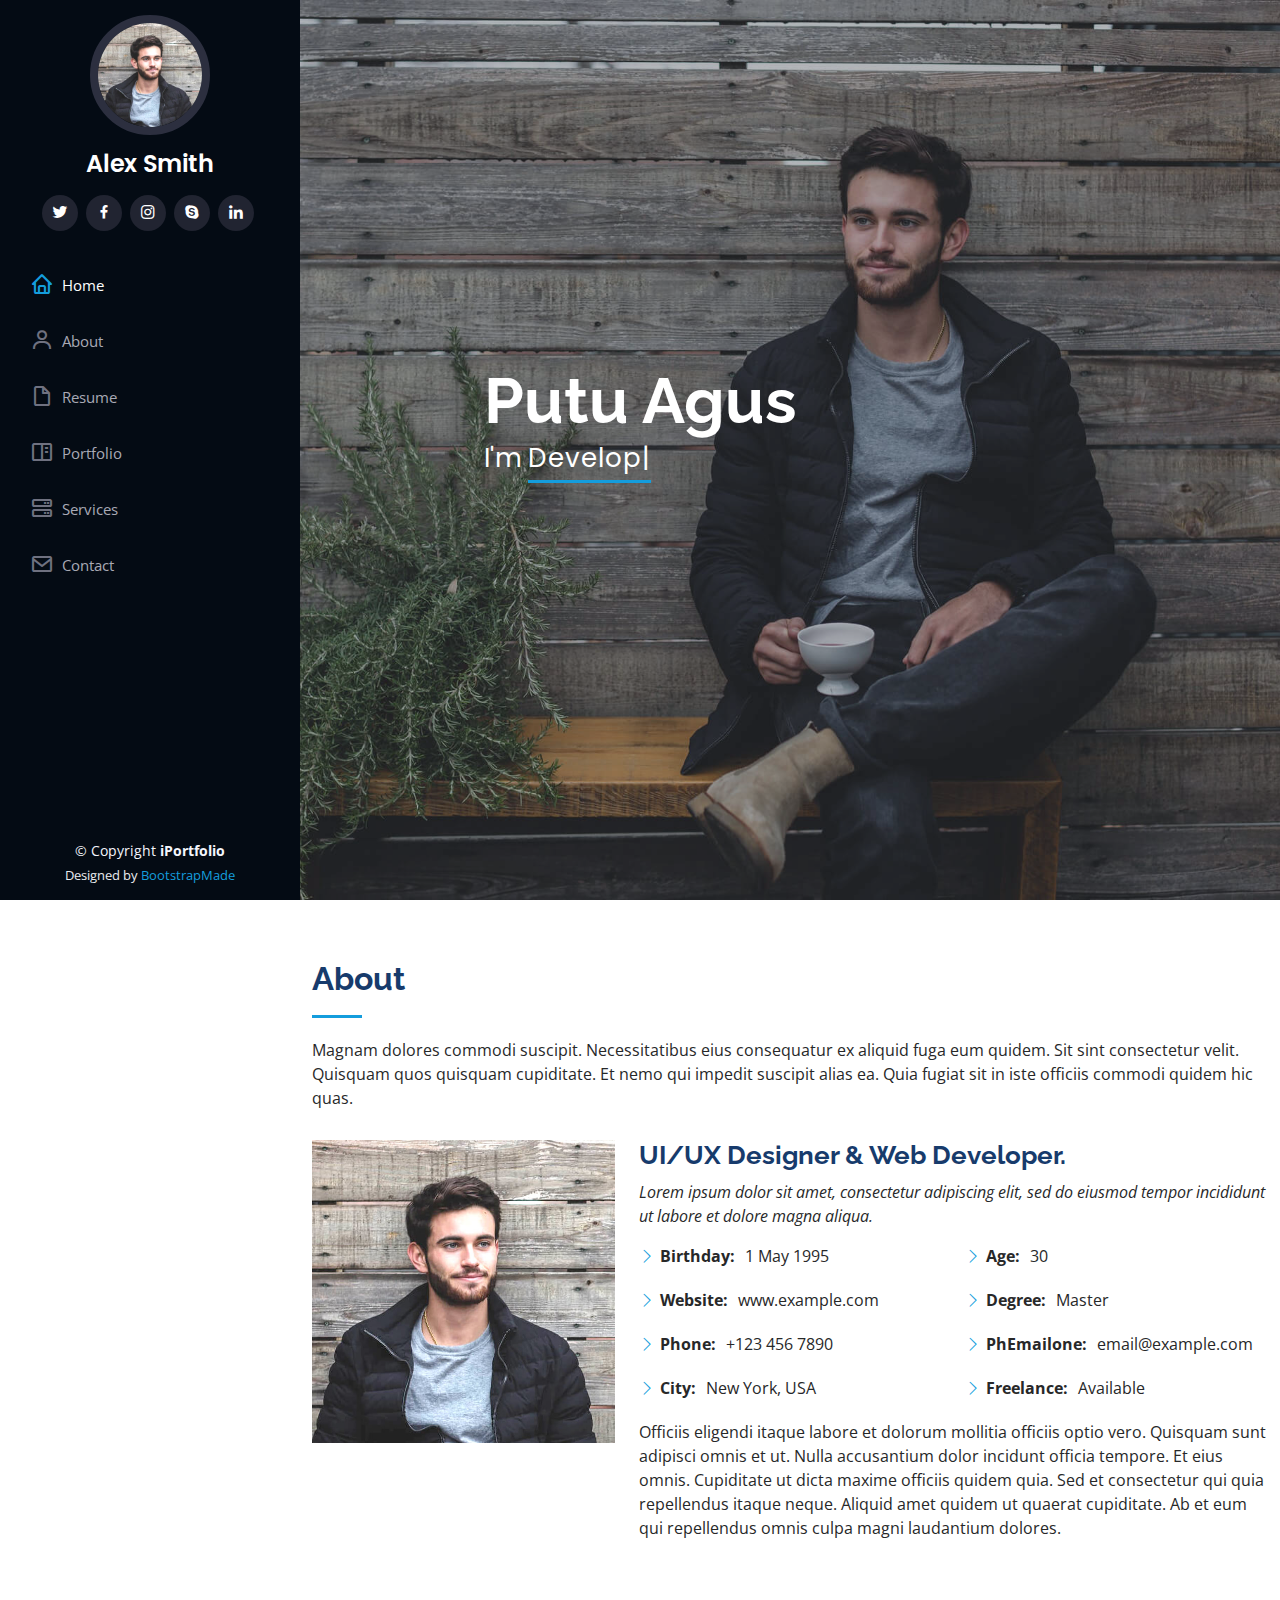
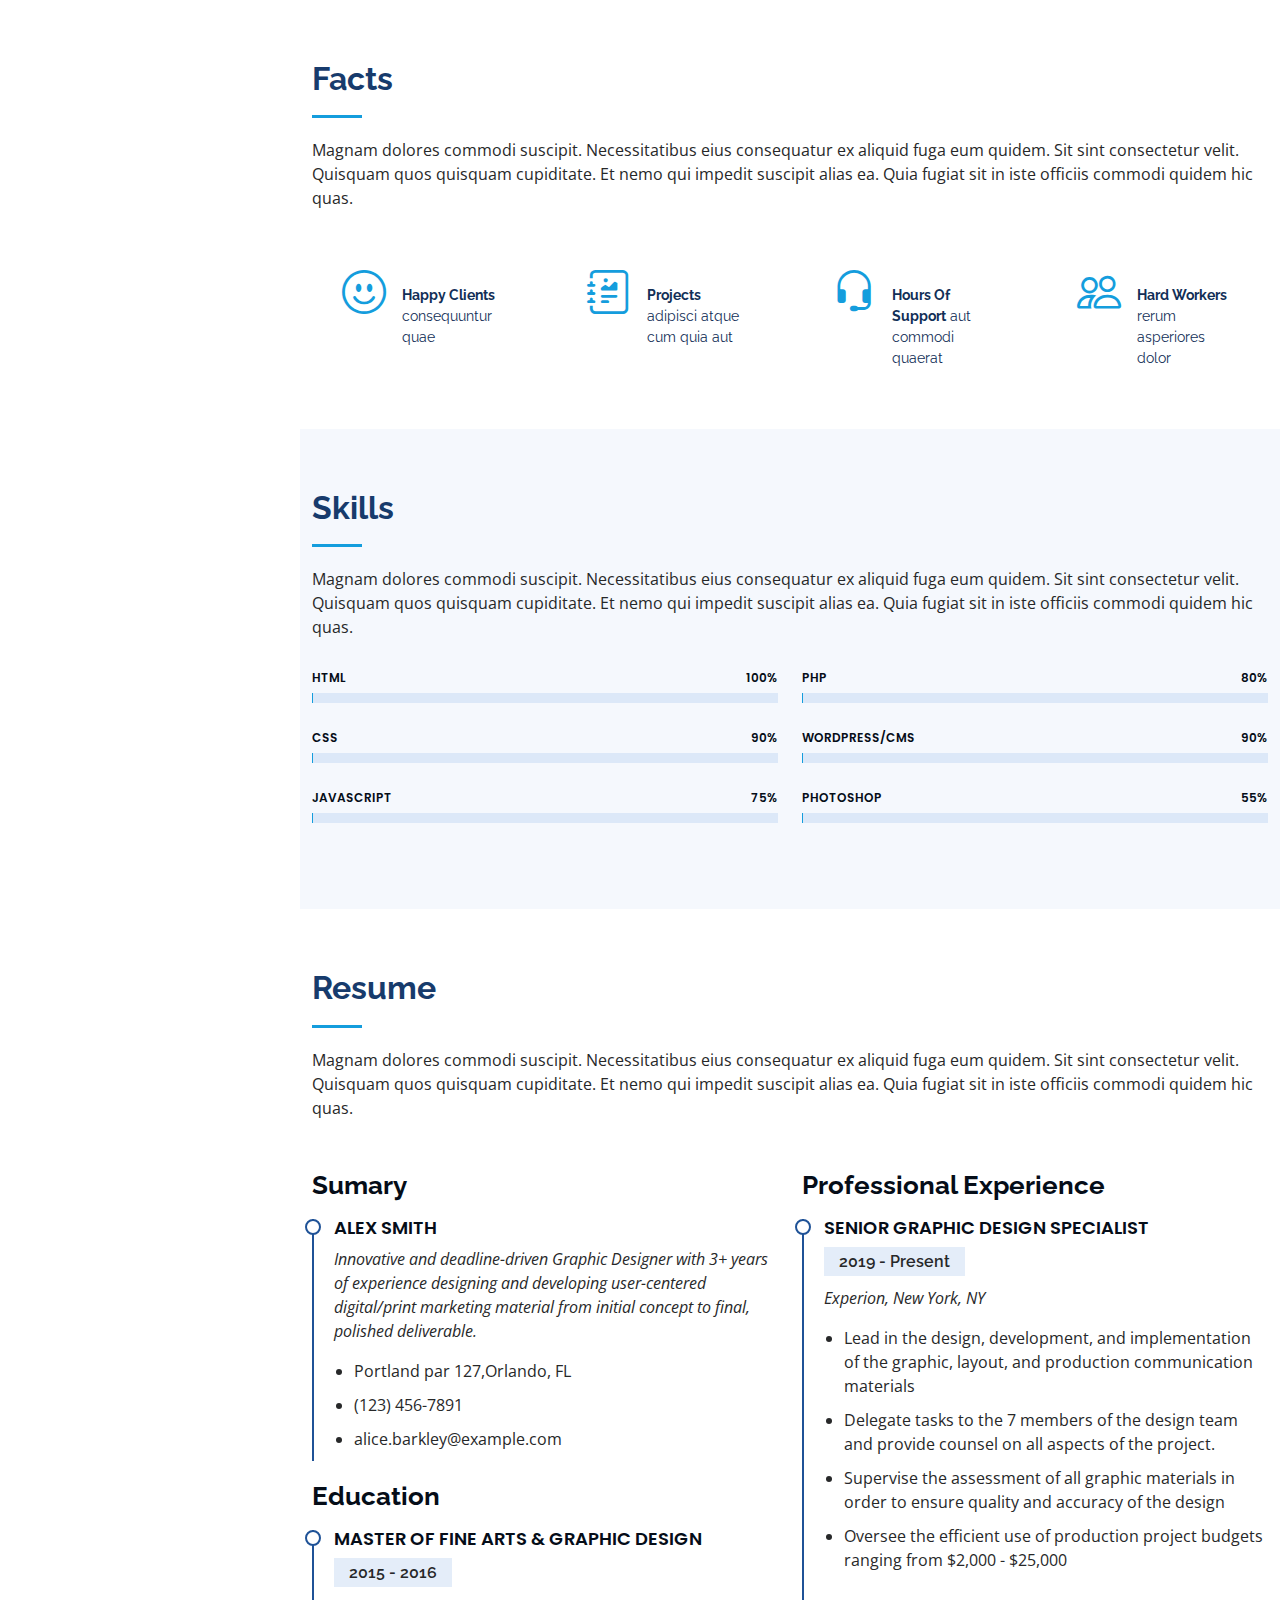
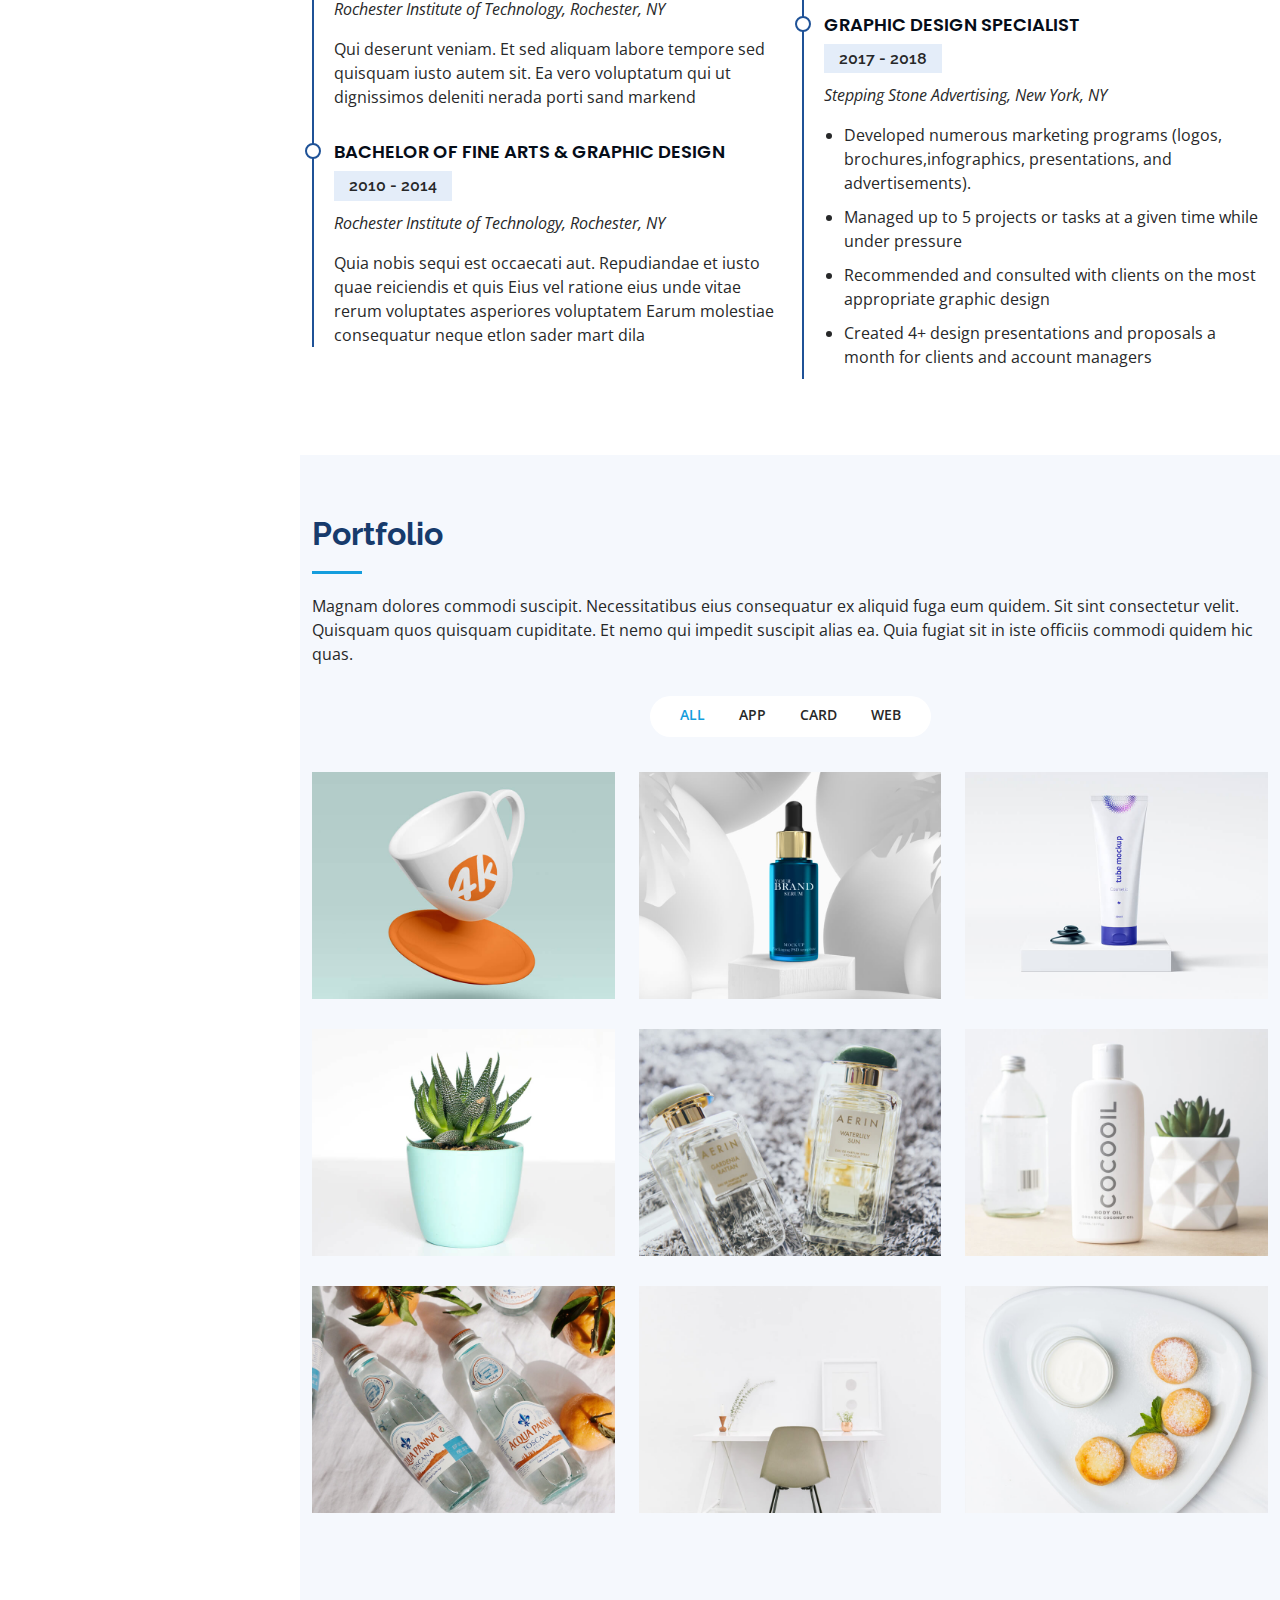
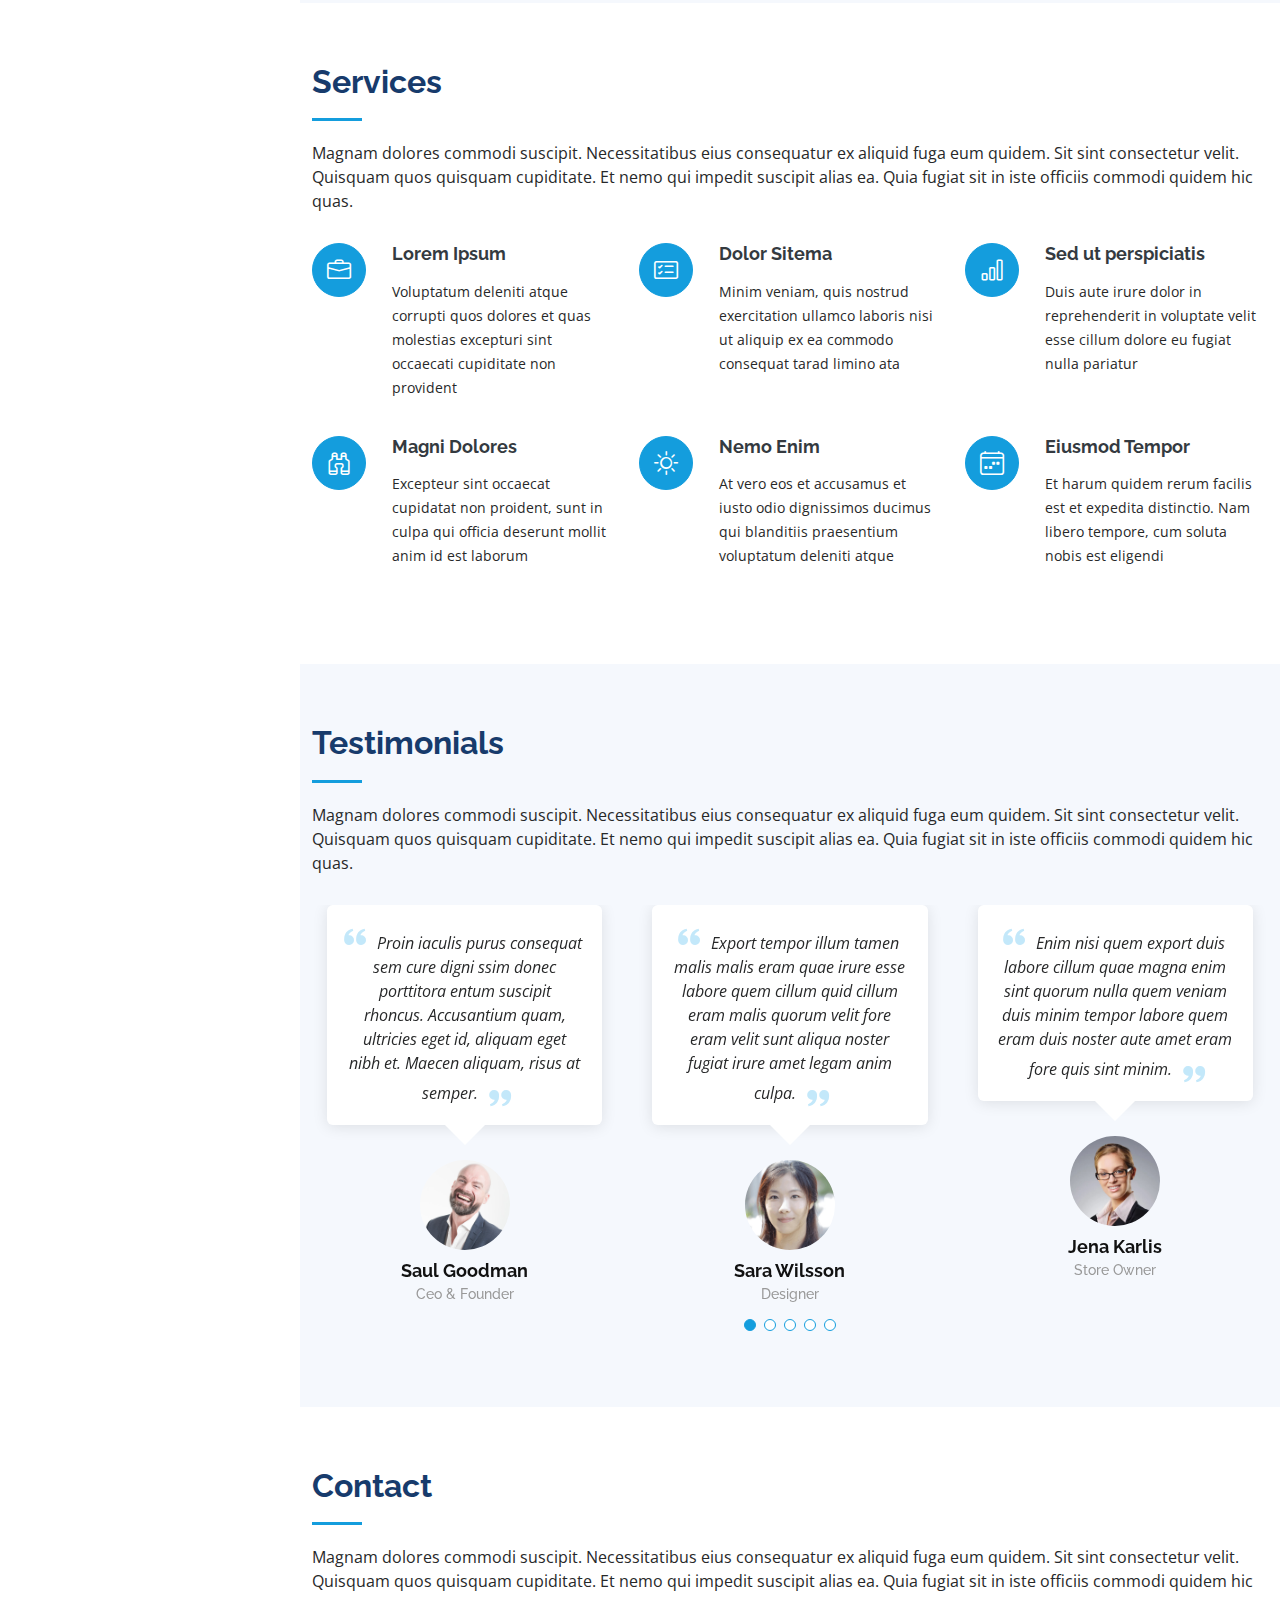
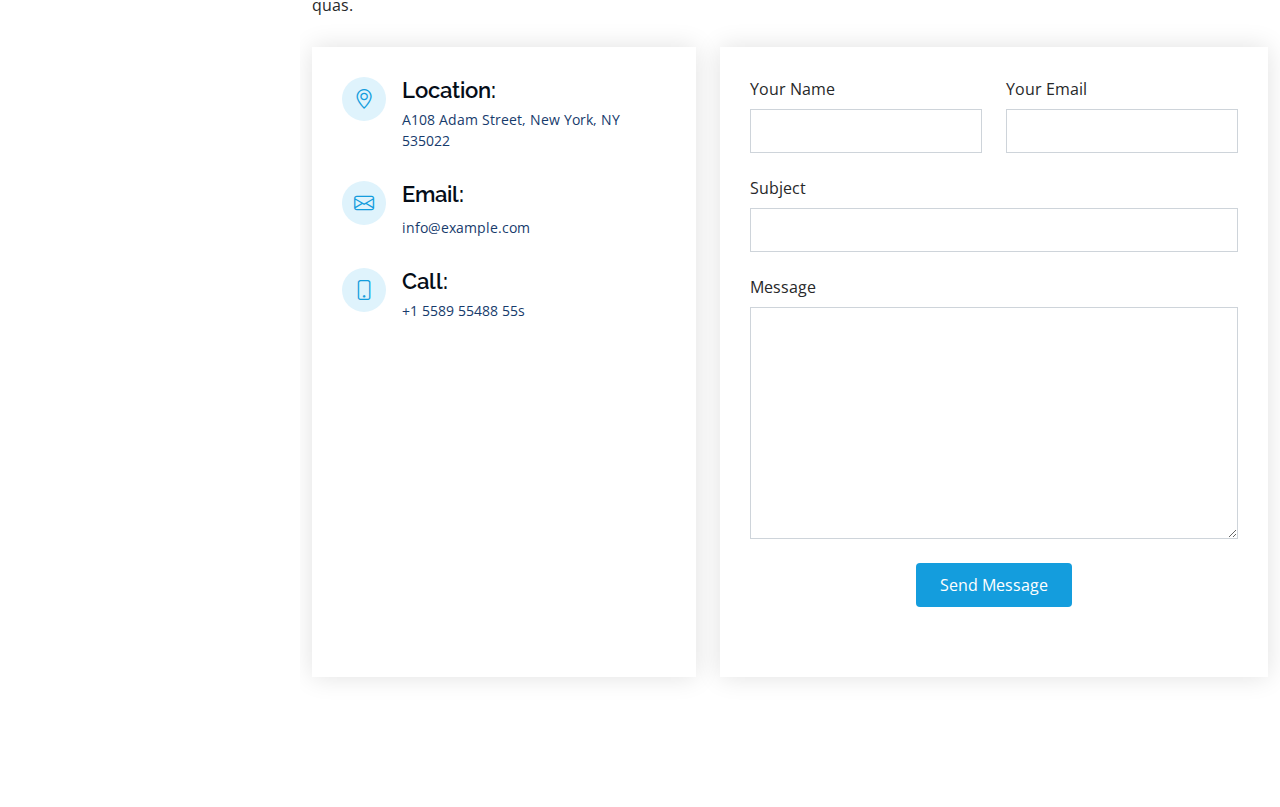
==== index.html @ 7d2d1678 "Update index.html" ====
<!DOCTYPE html>
<html lang="en">

<head>
  <meta charset="utf-8">
  <meta content="width=device-width, initial-scale=1.0" name="viewport">

  <title>iPortfolio Bootstrap Template - Index</title>
  <meta content="" name="description">
  <meta content="" name="keywords">

  <!-- Favicons -->
  <link href="assets/img/favicon.png" rel="icon">
  <link href="assets/img/apple-touch-icon.png" rel="apple-touch-icon">

  <!-- Google Fonts -->
  <link href="https://fonts.googleapis.com/css?family=Open+Sans:300,300i,400,400i,600,600i,700,700i|Raleway:300,300i,400,400i,500,500i,600,600i,700,700i|Poppins:300,300i,400,400i,500,500i,600,600i,700,700i" rel="stylesheet">

  <!-- Vendor CSS Files -->
  <link href="assets/vendor/aos/aos.css" rel="stylesheet">
  <link href="assets/vendor/bootstrap/css/bootstrap.min.css" rel="stylesheet">
  <link href="assets/vendor/bootstrap-icons/bootstrap-icons.css" rel="stylesheet">
  <link href="assets/vendor/boxicons/css/boxicons.min.css" rel="stylesheet">
  <link href="assets/vendor/glightbox/css/glightbox.min.css" rel="stylesheet">
  <link href="assets/vendor/swiper/swiper-bundle.min.css" rel="stylesheet">

  <!-- Template Main CSS File -->
  <link href="assets/css/style.css" rel="stylesheet">

  <!-- =======================================================
  * Template Name: iPortfolio - v3.9.0
  * Template URL: https://bootstrapmade.com/iportfolio-bootstrap-portfolio-websites-template/
  * Author: BootstrapMade.com
  * License: https://bootstrapmade.com/license/
  ======================================================== -->
</head>

<body>

  <!-- ======= Mobile nav toggle button ======= -->
  <i class="bi bi-list mobile-nav-toggle d-xl-none"></i>

  <!-- ======= Header ======= -->
  <header id="header">
    <div class="d-flex flex-column">

      <div class="profile">
        <img src="assets/img/profile-img.jpg" alt="" class="img-fluid rounded-circle">
        <h1 class="text-light"><a href="index.html">Alex Smith</a></h1>
        <div class="social-links mt-3 text-center">
          <a href="#" class="twitter"><i class="bx bxl-twitter"></i></a>
          <a href="#" class="facebook"><i class="bx bxl-facebook"></i></a>
          <a href="#" class="instagram"><i class="bx bxl-instagram"></i></a>
          <a href="#" class="google-plus"><i class="bx bxl-skype"></i></a>
          <a href="#" class="linkedin"><i class="bx bxl-linkedin"></i></a>
        </div>
      </div>

      <nav id="navbar" class="nav-menu navbar">
        <ul>
          <li><a href="#hero" class="nav-link scrollto active"><i class="bx bx-home"></i> <span>Home</span></a></li>
          <li><a href="#about" class="nav-link scrollto"><i class="bx bx-user"></i> <span>About</span></a></li>
          <li><a href="#resume" class="nav-link scrollto"><i class="bx bx-file-blank"></i> <span>Resume</span></a></li>
          <li><a href="#portfolio" class="nav-link scrollto"><i class="bx bx-book-content"></i> <span>Portfolio</span></a></li>
          <li><a href="#services" class="nav-link scrollto"><i class="bx bx-server"></i> <span>Services</span></a></li>
          <li><a href="#contact" class="nav-link scrollto"><i class="bx bx-envelope"></i> <span>Contact</span></a></li>
        </ul>
      </nav><!-- .nav-menu -->
    </div>
  </header><!-- End Header -->

  <!-- ======= Hero Section ======= -->
  <section id="hero" class="d-flex flex-column justify-content-center align-items-center">
    <div class="hero-container" data-aos="fade-in">
      <h1>Putu Agus</h1>
      <p>I'm <span class="typed" data-typed-items="Developer, Freelancer, Programmers"></span></p>
    </div>
  </section><!-- End Hero -->

  <main id="main">

    <!-- ======= About Section ======= -->
    <section id="about" class="about">
      <div class="container">

        <div class="section-title">
          <h2>About</h2>
          <p>Magnam dolores commodi suscipit. Necessitatibus eius consequatur ex aliquid fuga eum quidem. Sit sint consectetur velit. Quisquam quos quisquam cupiditate. Et nemo qui impedit suscipit alias ea. Quia fugiat sit in iste officiis commodi quidem hic quas.</p>
        </div>

        <div class="row">
          <div class="col-lg-4" data-aos="fade-right">
            <img src="assets/img/profile-img.jpg" class="img-fluid" alt="">
          </div>
          <div class="col-lg-8 pt-4 pt-lg-0 content" data-aos="fade-left">
            <h3>UI/UX Designer &amp; Web Developer.</h3>
            <p class="fst-italic">
              Lorem ipsum dolor sit amet, consectetur adipiscing elit, sed do eiusmod tempor incididunt ut labore et dolore
              magna aliqua.
            </p>
            <div class="row">
              <div class="col-lg-6">
                <ul>
                  <li><i class="bi bi-chevron-right"></i> <strong>Birthday:</strong> <span>1 May 1995</span></li>
                  <li><i class="bi bi-chevron-right"></i> <strong>Website:</strong> <span>www.example.com</span></li>
                  <li><i class="bi bi-chevron-right"></i> <strong>Phone:</strong> <span>+123 456 7890</span></li>
                  <li><i class="bi bi-chevron-right"></i> <strong>City:</strong> <span>New York, USA</span></li>
                </ul>
              </div>
              <div class="col-lg-6">
                <ul>
                  <li><i class="bi bi-chevron-right"></i> <strong>Age:</strong> <span>30</span></li>
                  <li><i class="bi bi-chevron-right"></i> <strong>Degree:</strong> <span>Master</span></li>
                  <li><i class="bi bi-chevron-right"></i> <strong>PhEmailone:</strong> <span>email@example.com</span></li>
                  <li><i class="bi bi-chevron-right"></i> <strong>Freelance:</strong> <span>Available</span></li>
                </ul>
              </div>
            </div>
            <p>
              Officiis eligendi itaque labore et dolorum mollitia officiis optio vero. Quisquam sunt adipisci omnis et ut. Nulla accusantium dolor incidunt officia tempore. Et eius omnis.
              Cupiditate ut dicta maxime officiis quidem quia. Sed et consectetur qui quia repellendus itaque neque. Aliquid amet quidem ut quaerat cupiditate. Ab et eum qui repellendus omnis culpa magni laudantium dolores.
            </p>
          </div>
        </div>

      </div>
    </section><!-- End About Section -->

    <!-- ======= Facts Section ======= -->
    <section id="facts" class="facts">
      <div class="container">

        <div class="section-title">
          <h2>Facts</h2>
          <p>Magnam dolores commodi suscipit. Necessitatibus eius consequatur ex aliquid fuga eum quidem. Sit sint consectetur velit. Quisquam quos quisquam cupiditate. Et nemo qui impedit suscipit alias ea. Quia fugiat sit in iste officiis commodi quidem hic quas.</p>
        </div>

        <div class="row no-gutters">

          <div class="col-lg-3 col-md-6 d-md-flex align-items-md-stretch" data-aos="fade-up">
            <div class="count-box">
              <i class="bi bi-emoji-smile"></i>
              <span data-purecounter-start="0" data-purecounter-end="232" data-purecounter-duration="1" class="purecounter"></span>
              <p><strong>Happy Clients</strong> consequuntur quae</p>
            </div>
          </div>

          <div class="col-lg-3 col-md-6 d-md-flex align-items-md-stretch" data-aos="fade-up" data-aos-delay="100">
            <div class="count-box">
              <i class="bi bi-journal-richtext"></i>
              <span data-purecounter-start="0" data-purecounter-end="521" data-purecounter-duration="1" class="purecounter"></span>
              <p><strong>Projects</strong> adipisci atque cum quia aut</p>
            </div>
          </div>

          <div class="col-lg-3 col-md-6 d-md-flex align-items-md-stretch" data-aos="fade-up" data-aos-delay="200">
            <div class="count-box">
              <i class="bi bi-headset"></i>
              <span data-purecounter-start="0" data-purecounter-end="1453" data-purecounter-duration="1" class="purecounter"></span>
              <p><strong>Hours Of Support</strong> aut commodi quaerat</p>
            </div>
          </div>

          <div class="col-lg-3 col-md-6 d-md-flex align-items-md-stretch" data-aos="fade-up" data-aos-delay="300">
            <div class="count-box">
              <i class="bi bi-people"></i>
              <span data-purecounter-start="0" data-purecounter-end="32" data-purecounter-duration="1" class="purecounter"></span>
              <p><strong>Hard Workers</strong> rerum asperiores dolor</p>
            </div>
          </div>

        </div>

      </div>
    </section><!-- End Facts Section -->

    <!-- ======= Skills Section ======= -->
    <section id="skills" class="skills section-bg">
      <div class="container">

        <div class="section-title">
          <h2>Skills</h2>
          <p>Magnam dolores commodi suscipit. Necessitatibus eius consequatur ex aliquid fuga eum quidem. Sit sint consectetur velit. Quisquam quos quisquam cupiditate. Et nemo qui impedit suscipit alias ea. Quia fugiat sit in iste officiis commodi quidem hic quas.</p>
        </div>

        <div class="row skills-content">

          <div class="col-lg-6" data-aos="fade-up">

            <div class="progress">
              <span class="skill">HTML <i class="val">100%</i></span>
              <div class="progress-bar-wrap">
                <div class="progress-bar" role="progressbar" aria-valuenow="100" aria-valuemin="0" aria-valuemax="100"></div>
              </div>
            </div>

            <div class="progress">
              <span class="skill">CSS <i class="val">90%</i></span>
              <div class="progress-bar-wrap">
                <div class="progress-bar" role="progressbar" aria-valuenow="90" aria-valuemin="0" aria-valuemax="100"></div>
              </div>
            </div>

            <div class="progress">
              <span class="skill">JavaScript <i class="val">75%</i></span>
              <div class="progress-bar-wrap">
                <div class="progress-bar" role="progressbar" aria-valuenow="75" aria-valuemin="0" aria-valuemax="100"></div>
              </div>
            </div>

          </div>

          <div class="col-lg-6" data-aos="fade-up" data-aos-delay="100">

            <div class="progress">
              <span class="skill">PHP <i class="val">80%</i></span>
              <div class="progress-bar-wrap">
                <div class="progress-bar" role="progressbar" aria-valuenow="80" aria-valuemin="0" aria-valuemax="100"></div>
              </div>
            </div>

            <div class="progress">
              <span class="skill">WordPress/CMS <i class="val">90%</i></span>
              <div class="progress-bar-wrap">
                <div class="progress-bar" role="progressbar" aria-valuenow="90" aria-valuemin="0" aria-valuemax="100"></div>
              </div>
            </div>

            <div class="progress">
              <span class="skill">Photoshop <i class="val">55%</i></span>
              <div class="progress-bar-wrap">
                <div class="progress-bar" role="progressbar" aria-valuenow="55" aria-valuemin="0" aria-valuemax="100"></div>
              </div>
            </div>

          </div>

        </div>

      </div>
    </section><!-- End Skills Section -->

    <!-- ======= Resume Section ======= -->
    <section id="resume" class="resume">
      <div class="container">

        <div class="section-title">
          <h2>Resume</h2>
          <p>Magnam dolores commodi suscipit. Necessitatibus eius consequatur ex aliquid fuga eum quidem. Sit sint consectetur velit. Quisquam quos quisquam cupiditate. Et nemo qui impedit suscipit alias ea. Quia fugiat sit in iste officiis commodi quidem hic quas.</p>
        </div>

        <div class="row">
          <div class="col-lg-6" data-aos="fade-up">
            <h3 class="resume-title">Sumary</h3>
            <div class="resume-item pb-0">
              <h4>Alex Smith</h4>
              <p><em>Innovative and deadline-driven Graphic Designer with 3+ years of experience designing and developing user-centered digital/print marketing material from initial concept to final, polished deliverable.</em></p>
              <ul>
                <li>Portland par 127,Orlando, FL</li>
                <li>(123) 456-7891</li>
                <li>alice.barkley@example.com</li>
              </ul>
            </div>

            <h3 class="resume-title">Education</h3>
            <div class="resume-item">
              <h4>Master of Fine Arts &amp; Graphic Design</h4>
              <h5>2015 - 2016</h5>
              <p><em>Rochester Institute of Technology, Rochester, NY</em></p>
              <p>Qui deserunt veniam. Et sed aliquam labore tempore sed quisquam iusto autem sit. Ea vero voluptatum qui ut dignissimos deleniti nerada porti sand markend</p>
            </div>
            <div class="resume-item">
              <h4>Bachelor of Fine Arts &amp; Graphic Design</h4>
              <h5>2010 - 2014</h5>
              <p><em>Rochester Institute of Technology, Rochester, NY</em></p>
              <p>Quia nobis sequi est occaecati aut. Repudiandae et iusto quae reiciendis et quis Eius vel ratione eius unde vitae rerum voluptates asperiores voluptatem Earum molestiae consequatur neque etlon sader mart dila</p>
            </div>
          </div>
          <div class="col-lg-6" data-aos="fade-up" data-aos-delay="100">
            <h3 class="resume-title">Professional Experience</h3>
            <div class="resume-item">
              <h4>Senior graphic design specialist</h4>
              <h5>2019 - Present</h5>
              <p><em>Experion, New York, NY </em></p>
              <ul>
                <li>Lead in the design, development, and implementation of the graphic, layout, and production communication materials</li>
                <li>Delegate tasks to the 7 members of the design team and provide counsel on all aspects of the project. </li>
                <li>Supervise the assessment of all graphic materials in order to ensure quality and accuracy of the design</li>
                <li>Oversee the efficient use of production project budgets ranging from $2,000 - $25,000</li>
              </ul>
            </div>
            <div class="resume-item">
              <h4>Graphic design specialist</h4>
              <h5>2017 - 2018</h5>
              <p><em>Stepping Stone Advertising, New York, NY</em></p>
              <ul>
                <li>Developed numerous marketing programs (logos, brochures,infographics, presentations, and advertisements).</li>
                <li>Managed up to 5 projects or tasks at a given time while under pressure</li>
                <li>Recommended and consulted with clients on the most appropriate graphic design</li>
                <li>Created 4+ design presentations and proposals a month for clients and account managers</li>
              </ul>
            </div>
          </div>
        </div>

      </div>
    </section><!-- End Resume Section -->

    <!-- ======= Portfolio Section ======= -->
    <section id="portfolio" class="portfolio section-bg">
      <div class="container">

        <div class="section-title">
          <h2>Portfolio</h2>
          <p>Magnam dolores commodi suscipit. Necessitatibus eius consequatur ex aliquid fuga eum quidem. Sit sint consectetur velit. Quisquam quos quisquam cupiditate. Et nemo qui impedit suscipit alias ea. Quia fugiat sit in iste officiis commodi quidem hic quas.</p>
        </div>

        <div class="row" data-aos="fade-up">
          <div class="col-lg-12 d-flex justify-content-center">
            <ul id="portfolio-flters">
              <li data-filter="*" class="filter-active">All</li>
              <li data-filter=".filter-app">App</li>
              <li data-filter=".filter-card">Card</li>
              <li data-filter=".filter-web">Web</li>
            </ul>
          </div>
        </div>

        <div class="row portfolio-container" data-aos="fade-up" data-aos-delay="100">

          <div class="col-lg-4 col-md-6 portfolio-item filter-app">
            <div class="portfolio-wrap">
              <img src="assets/img/portfolio/portfolio-1.jpg" class="img-fluid" alt="">
              <div class="portfolio-links">
                <a href="assets/img/portfolio/portfolio-1.jpg" data-gallery="portfolioGallery" class="portfolio-lightbox" title="App 1"><i class="bx bx-plus"></i></a>
                <a href="portfolio-details.html" title="More Details"><i class="bx bx-link"></i></a>
              </div>
            </div>
          </div>

          <div class="col-lg-4 col-md-6 portfolio-item filter-web">
            <div class="portfolio-wrap">
              <img src="assets/img/portfolio/portfolio-2.jpg" class="img-fluid" alt="">
              <div class="portfolio-links">
                <a href="assets/img/portfolio/portfolio-2.jpg" data-gallery="portfolioGallery" class="portfolio-lightbox" title="Web 3"><i class="bx bx-plus"></i></a>
                <a href="portfolio-details.html" title="More Details"><i class="bx bx-link"></i></a>
              </div>
            </div>
          </div>

          <div class="col-lg-4 col-md-6 portfolio-item filter-app">
            <div class="portfolio-wrap">
              <img src="assets/img/portfolio/portfolio-3.jpg" class="img-fluid" alt="">
              <div class="portfolio-links">
                <a href="assets/img/portfolio/portfolio-3.jpg" data-gallery="portfolioGallery" class="portfolio-lightbox" title="App 2"><i class="bx bx-plus"></i></a>
                <a href="portfolio-details.html" title="More Details"><i class="bx bx-link"></i></a>
              </div>
            </div>
          </div>

          <div class="col-lg-4 col-md-6 portfolio-item filter-card">
            <div class="portfolio-wrap">
              <img src="assets/img/portfolio/portfolio-4.jpg" class="img-fluid" alt="">
              <div class="portfolio-links">
                <a href="assets/img/portfolio/portfolio-4.jpg" data-gallery="portfolioGallery" class="portfolio-lightbox" title="Card 2"><i class="bx bx-plus"></i></a>
                <a href="portfolio-details.html" title="More Details"><i class="bx bx-link"></i></a>
              </div>
            </div>
          </div>

          <div class="col-lg-4 col-md-6 portfolio-item filter-web">
            <div class="portfolio-wrap">
              <img src="assets/img/portfolio/portfolio-5.jpg" class="img-fluid" alt="">
              <div class="portfolio-links">
                <a href="assets/img/portfolio/portfolio-5.jpg" data-gallery="portfolioGallery" class="portfolio-lightbox" title="Web 2"><i class="bx bx-plus"></i></a>
                <a href="portfolio-details.html" title="More Details"><i class="bx bx-link"></i></a>
              </div>
            </div>
          </div>

          <div class="col-lg-4 col-md-6 portfolio-item filter-app">
            <div class="portfolio-wrap">
              <img src="assets/img/portfolio/portfolio-6.jpg" class="img-fluid" alt="">
              <div class="portfolio-links">
                <a href="assets/img/portfolio/portfolio-6.jpg" data-gallery="portfolioGallery" class="portfolio-lightbox" title="App 3"><i class="bx bx-plus"></i></a>
                <a href="portfolio-details.html" title="More Details"><i class="bx bx-link"></i></a>
              </div>
            </div>
          </div>

          <div class="col-lg-4 col-md-6 portfolio-item filter-card">
            <div class="portfolio-wrap">
              <img src="assets/img/portfolio/portfolio-7.jpg" class="img-fluid" alt="">
              <div class="portfolio-links">
                <a href="assets/img/portfolio/portfolio-7.jpg" data-gallery="portfolioGallery" class="portfolio-lightbox" title="Card 1"><i class="bx bx-plus"></i></a>
                <a href="portfolio-details.html" title="More Details"><i class="bx bx-link"></i></a>
              </div>
            </div>
          </div>

          <div class="col-lg-4 col-md-6 portfolio-item filter-card">
            <div class="portfolio-wrap">
              <img src="assets/img/portfolio/portfolio-8.jpg" class="img-fluid" alt="">
              <div class="portfolio-links">
                <a href="assets/img/portfolio/portfolio-8.jpg" data-gallery="portfolioGallery" class="portfolio-lightbox" title="Card 3"><i class="bx bx-plus"></i></a>
                <a href="portfolio-details.html" title="More Details"><i class="bx bx-link"></i></a>
              </div>
            </div>
          </div>

          <div class="col-lg-4 col-md-6 portfolio-item filter-web">
            <div class="portfolio-wrap">
              <img src="assets/img/portfolio/portfolio-9.jpg" class="img-fluid" alt="">
              <div class="portfolio-links">
                <a href="assets/img/portfolio/portfolio-9.jpg" data-gallery="portfolioGallery" class="portfolio-lightbox" title="Web 3"><i class="bx bx-plus"></i></a>
                <a href="portfolio-details.html" title="More Details"><i class="bx bx-link"></i></a>
              </div>
            </div>
          </div>

        </div>

      </div>
    </section><!-- End Portfolio Section -->

    <!-- ======= Services Section ======= -->
    <section id="services" class="services">
      <div class="container">

        <div class="section-title">
          <h2>Services</h2>
          <p>Magnam dolores commodi suscipit. Necessitatibus eius consequatur ex aliquid fuga eum quidem. Sit sint consectetur velit. Quisquam quos quisquam cupiditate. Et nemo qui impedit suscipit alias ea. Quia fugiat sit in iste officiis commodi quidem hic quas.</p>
        </div>

        <div class="row">
          <div class="col-lg-4 col-md-6 icon-box" data-aos="fade-up">
            <div class="icon"><i class="bi bi-briefcase"></i></div>
            <h4 class="title"><a href="">Lorem Ipsum</a></h4>
            <p class="description">Voluptatum deleniti atque corrupti quos dolores et quas molestias excepturi sint occaecati cupiditate non provident</p>
          </div>
          <div class="col-lg-4 col-md-6 icon-box" data-aos="fade-up" data-aos-delay="100">
            <div class="icon"><i class="bi bi-card-checklist"></i></div>
            <h4 class="title"><a href="">Dolor Sitema</a></h4>
            <p class="description">Minim veniam, quis nostrud exercitation ullamco laboris nisi ut aliquip ex ea commodo consequat tarad limino ata</p>
          </div>
          <div class="col-lg-4 col-md-6 icon-box" data-aos="fade-up" data-aos-delay="200">
            <div class="icon"><i class="bi bi-bar-chart"></i></div>
            <h4 class="title"><a href="">Sed ut perspiciatis</a></h4>
            <p class="description">Duis aute irure dolor in reprehenderit in voluptate velit esse cillum dolore eu fugiat nulla pariatur</p>
          </div>
          <div class="col-lg-4 col-md-6 icon-box" data-aos="fade-up" data-aos-delay="300">
            <div class="icon"><i class="bi bi-binoculars"></i></div>
            <h4 class="title"><a href="">Magni Dolores</a></h4>
            <p class="description">Excepteur sint occaecat cupidatat non proident, sunt in culpa qui officia deserunt mollit anim id est laborum</p>
          </div>
          <div class="col-lg-4 col-md-6 icon-box" data-aos="fade-up" data-aos-delay="400">
            <div class="icon"><i class="bi bi-brightness-high"></i></div>
            <h4 class="title"><a href="">Nemo Enim</a></h4>
            <p class="description">At vero eos et accusamus et iusto odio dignissimos ducimus qui blanditiis praesentium voluptatum deleniti atque</p>
          </div>
          <div class="col-lg-4 col-md-6 icon-box" data-aos="fade-up" data-aos-delay="500">
            <div class="icon"><i class="bi bi-calendar4-week"></i></div>
            <h4 class="title"><a href="">Eiusmod Tempor</a></h4>
            <p class="description">Et harum quidem rerum facilis est et expedita distinctio. Nam libero tempore, cum soluta nobis est eligendi</p>
          </div>
        </div>

      </div>
    </section><!-- End Services Section -->

    <!-- ======= Testimonials Section ======= -->
    <section id="testimonials" class="testimonials section-bg">
      <div class="container">

        <div class="section-title">
          <h2>Testimonials</h2>
          <p>Magnam dolores commodi suscipit. Necessitatibus eius consequatur ex aliquid fuga eum quidem. Sit sint consectetur velit. Quisquam quos quisquam cupiditate. Et nemo qui impedit suscipit alias ea. Quia fugiat sit in iste officiis commodi quidem hic quas.</p>
        </div>

        <div class="testimonials-slider swiper" data-aos="fade-up" data-aos-delay="100">
          <div class="swiper-wrapper">

            <div class="swiper-slide">
              <div class="testimonial-item" data-aos="fade-up">
                <p>
                  <i class="bx bxs-quote-alt-left quote-icon-left"></i>
                  Proin iaculis purus consequat sem cure digni ssim donec porttitora entum suscipit rhoncus. Accusantium quam, ultricies eget id, aliquam eget nibh et. Maecen aliquam, risus at semper.
                  <i class="bx bxs-quote-alt-right quote-icon-right"></i>
                </p>
                <img src="assets/img/testimonials/testimonials-1.jpg" class="testimonial-img" alt="">
                <h3>Saul Goodman</h3>
                <h4>Ceo &amp; Founder</h4>
              </div>
            </div><!-- End testimonial item -->

            <div class="swiper-slide">
              <div class="testimonial-item" data-aos="fade-up" data-aos-delay="100">
                <p>
                  <i class="bx bxs-quote-alt-left quote-icon-left"></i>
                  Export tempor illum tamen malis malis eram quae irure esse labore quem cillum quid cillum eram malis quorum velit fore eram velit sunt aliqua noster fugiat irure amet legam anim culpa.
                  <i class="bx bxs-quote-alt-right quote-icon-right"></i>
                </p>
                <img src="assets/img/testimonials/testimonials-2.jpg" class="testimonial-img" alt="">
                <h3>Sara Wilsson</h3>
                <h4>Designer</h4>
              </div>
            </div><!-- End testimonial item -->

            <div class="swiper-slide">
              <div class="testimonial-item" data-aos="fade-up" data-aos-delay="200">
                <p>
                  <i class="bx bxs-quote-alt-left quote-icon-left"></i>
                  Enim nisi quem export duis labore cillum quae magna enim sint quorum nulla quem veniam duis minim tempor labore quem eram duis noster aute amet eram fore quis sint minim.
                  <i class="bx bxs-quote-alt-right quote-icon-right"></i>
                </p>
                <img src="assets/img/testimonials/testimonials-3.jpg" class="testimonial-img" alt="">
                <h3>Jena Karlis</h3>
                <h4>Store Owner</h4>
              </div>
            </div><!-- End testimonial item -->

            <div class="swiper-slide">
              <div class="testimonial-item" data-aos="fade-up" data-aos-delay="300">
                <p>
                  <i class="bx bxs-quote-alt-left quote-icon-left"></i>
                  Fugiat enim eram quae cillum dolore dolor amet nulla culpa multos export minim fugiat minim velit minim dolor enim duis veniam ipsum anim magna sunt elit fore quem dolore labore illum veniam.
                  <i class="bx bxs-quote-alt-right quote-icon-right"></i>
                </p>
                <img src="assets/img/testimonials/testimonials-4.jpg" class="testimonial-img" alt="">
                <h3>Matt Brandon</h3>
                <h4>Freelancer</h4>
              </div>
            </div><!-- End testimonial item -->

            <div class="swiper-slide">
              <div class="testimonial-item" data-aos="fade-up" data-aos-delay="400">
                <p>
                  <i class="bx bxs-quote-alt-left quote-icon-left"></i>
                  Quis quorum aliqua sint quem legam fore sunt eram irure aliqua veniam tempor noster veniam enim culpa labore duis sunt culpa nulla illum cillum fugiat legam esse veniam culpa fore nisi cillum quid.
                  <i class="bx bxs-quote-alt-right quote-icon-right"></i>
                </p>
                <img src="assets/img/testimonials/testimonials-5.jpg" class="testimonial-img" alt="">
                <h3>John Larson</h3>
                <h4>Entrepreneur</h4>
              </div>
            </div><!-- End testimonial item -->

          </div>
          <div class="swiper-pagination"></div>
        </div>

      </div>
    </section><!-- End Testimonials Section -->

    <!-- ======= Contact Section ======= -->
    <section id="contact" class="contact">
      <div class="container">

        <div class="section-title">
          <h2>Contact</h2>
          <p>Magnam dolores commodi suscipit. Necessitatibus eius consequatur ex aliquid fuga eum quidem. Sit sint consectetur velit. Quisquam quos quisquam cupiditate. Et nemo qui impedit suscipit alias ea. Quia fugiat sit in iste officiis commodi quidem hic quas.</p>
        </div>

        <div class="row" data-aos="fade-in">

          <div class="col-lg-5 d-flex align-items-stretch">
            <div class="info">
              <div class="address">
                <i class="bi bi-geo-alt"></i>
                <h4>Location:</h4>
                <p>A108 Adam Street, New York, NY 535022</p>
              </div>

              <div class="email">
                <i class="bi bi-envelope"></i>
                <h4>Email:</h4>
                <p>info@example.com</p>
              </div>

              <div class="phone">
                <i class="bi bi-phone"></i>
                <h4>Call:</h4>
                <p>+1 5589 55488 55s</p>
              </div>

              <iframe src="https://www.google.com/maps/embed?pb=!1m14!1m8!1m3!1d12097.433213460943!2d-74.0062269!3d40.7101282!3m2!1i1024!2i768!4f13.1!3m3!1m2!1s0x0%3A0xb89d1fe6bc499443!2sDowntown+Conference+Center!5e0!3m2!1smk!2sbg!4v1539943755621" frameborder="0" style="border:0; width: 100%; height: 290px;" allowfullscreen></iframe>
            </div>

          </div>

          <div class="col-lg-7 mt-5 mt-lg-0 d-flex align-items-stretch">
            <form action="forms/contact.php" method="post" role="form" class="php-email-form">
              <div class="row">
                <div class="form-group col-md-6">
                  <label for="name">Your Name</label>
                  <input type="text" name="name" class="form-control" id="name" required>
                </div>
                <div class="form-group col-md-6">
                  <label for="name">Your Email</label>
                  <input type="email" class="form-control" name="email" id="email" required>
                </div>
              </div>
              <div class="form-group">
                <label for="name">Subject</label>
                <input type="text" class="form-control" name="subject" id="subject" required>
              </div>
              <div class="form-group">
                <label for="name">Message</label>
                <textarea class="form-control" name="message" rows="10" required></textarea>
              </div>
              <div class="my-3">
                <div class="loading">Loading</div>
                <div class="error-message"></div>
                <div class="sent-message">Your message has been sent. Thank you!</div>
              </div>
              <div class="text-center"><button type="submit">Send Message</button></div>
            </form>
          </div>

        </div>

      </div>
    </section><!-- End Contact Section -->

  </main><!-- End #main -->

  <!-- ======= Footer ======= -->
  <footer id="footer">
    <div class="container">
      <div class="copyright">
        &copy; Copyright <strong><span>iPortfolio</span></strong>
      </div>
      <div class="credits">
        <!-- All the links in the footer should remain intact. -->
        <!-- You can delete the links only if you purchased the pro version. -->
        <!-- Licensing information: https://bootstrapmade.com/license/ -->
        <!-- Purchase the pro version with working PHP/AJAX contact form: https://bootstrapmade.com/iportfolio-bootstrap-portfolio-websites-template/ -->
        Designed by <a href="https://bootstrapmade.com/">BootstrapMade</a>
      </div>
    </div>
  </footer><!-- End  Footer -->

  <a href="#" class="back-to-top d-flex align-items-center justify-content-center"><i class="bi bi-arrow-up-short"></i></a>

  <!-- Vendor JS Files -->
  <script src="assets/vendor/purecounter/purecounter_vanilla.js"></script>
  <script src="assets/vendor/aos/aos.js"></script>
  <script src="assets/vendor/bootstrap/js/bootstrap.bundle.min.js"></script>
  <script src="assets/vendor/glightbox/js/glightbox.min.js"></script>
  <script src="assets/vendor/isotope-layout/isotope.pkgd.min.js"></script>
  <script src="assets/vendor/swiper/swiper-bundle.min.js"></script>
  <script src="assets/vendor/typed.js/typed.min.js"></script>
  <script src="assets/vendor/waypoints/noframework.waypoints.js"></script>
  <script src="assets/vendor/php-email-form/validate.js"></script>

  <!-- Template Main JS File -->
  <script src="assets/js/main.js"></script>

</body>

</html>
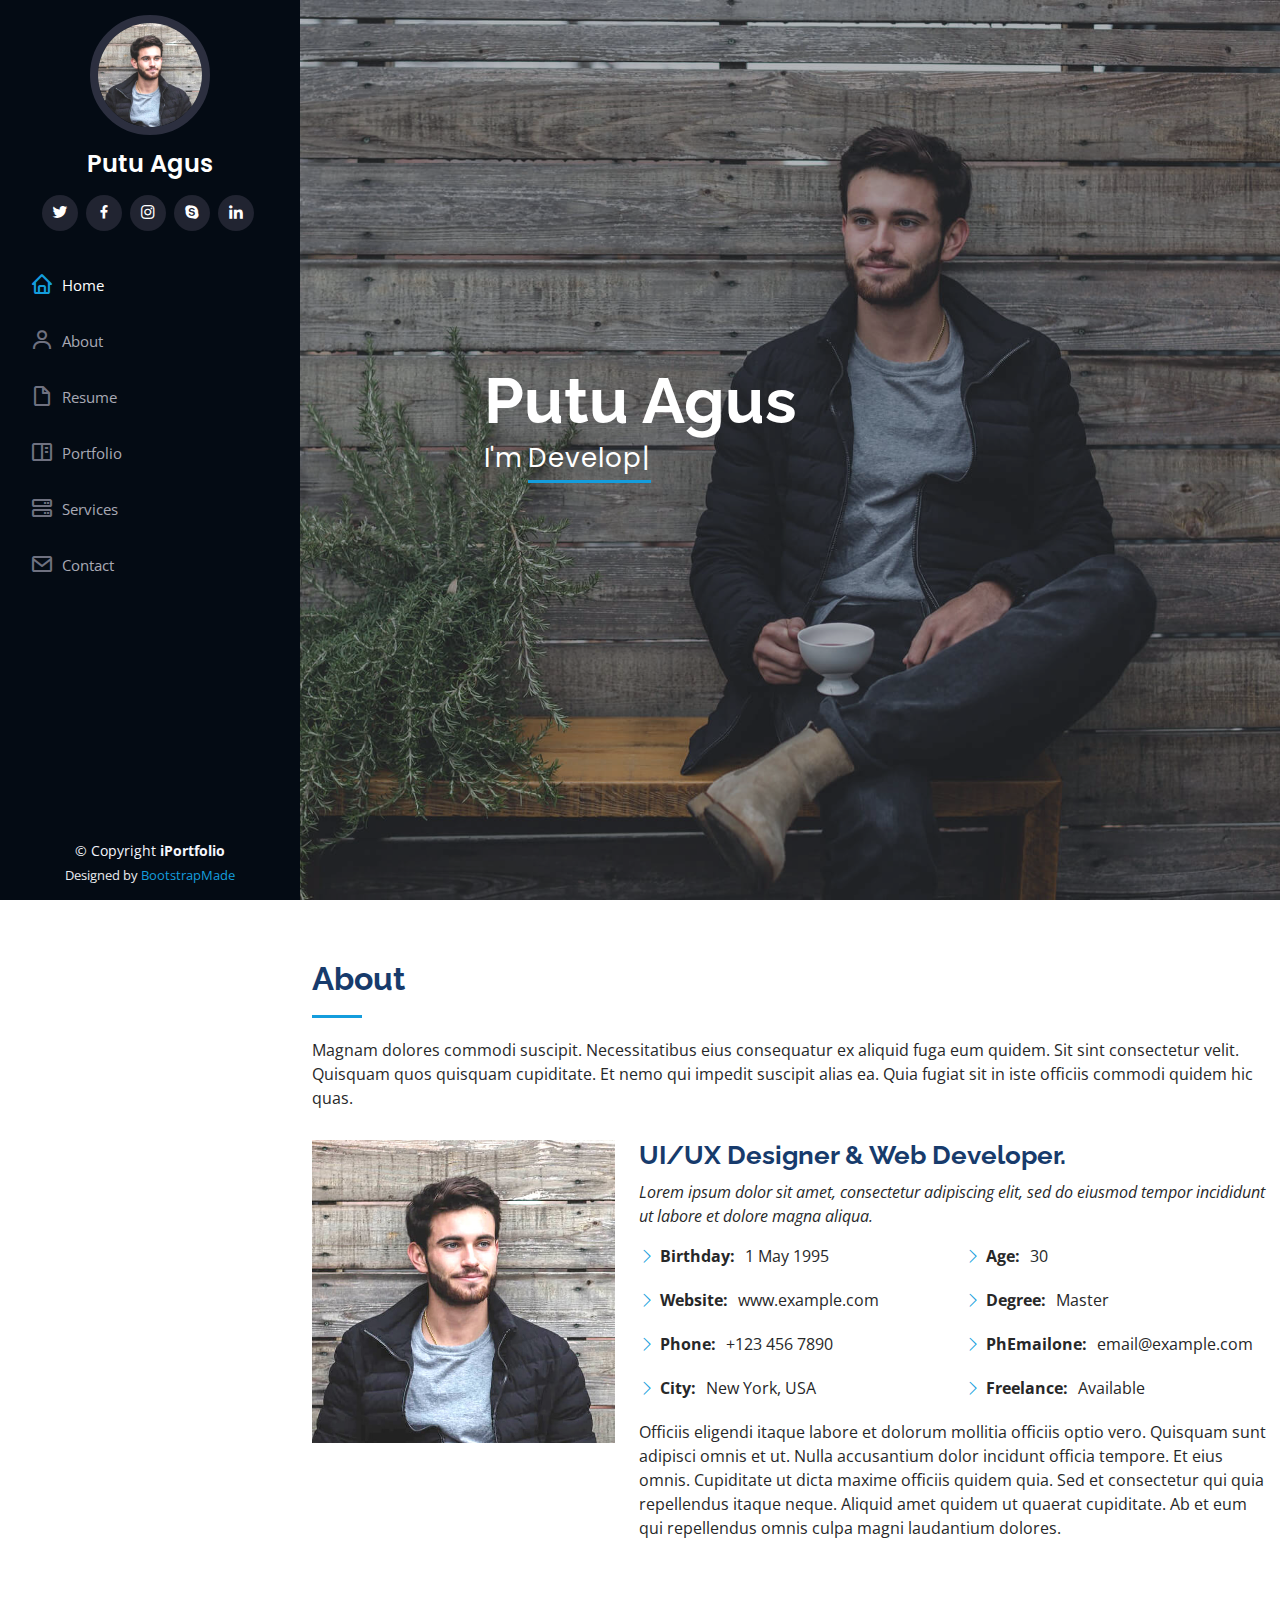
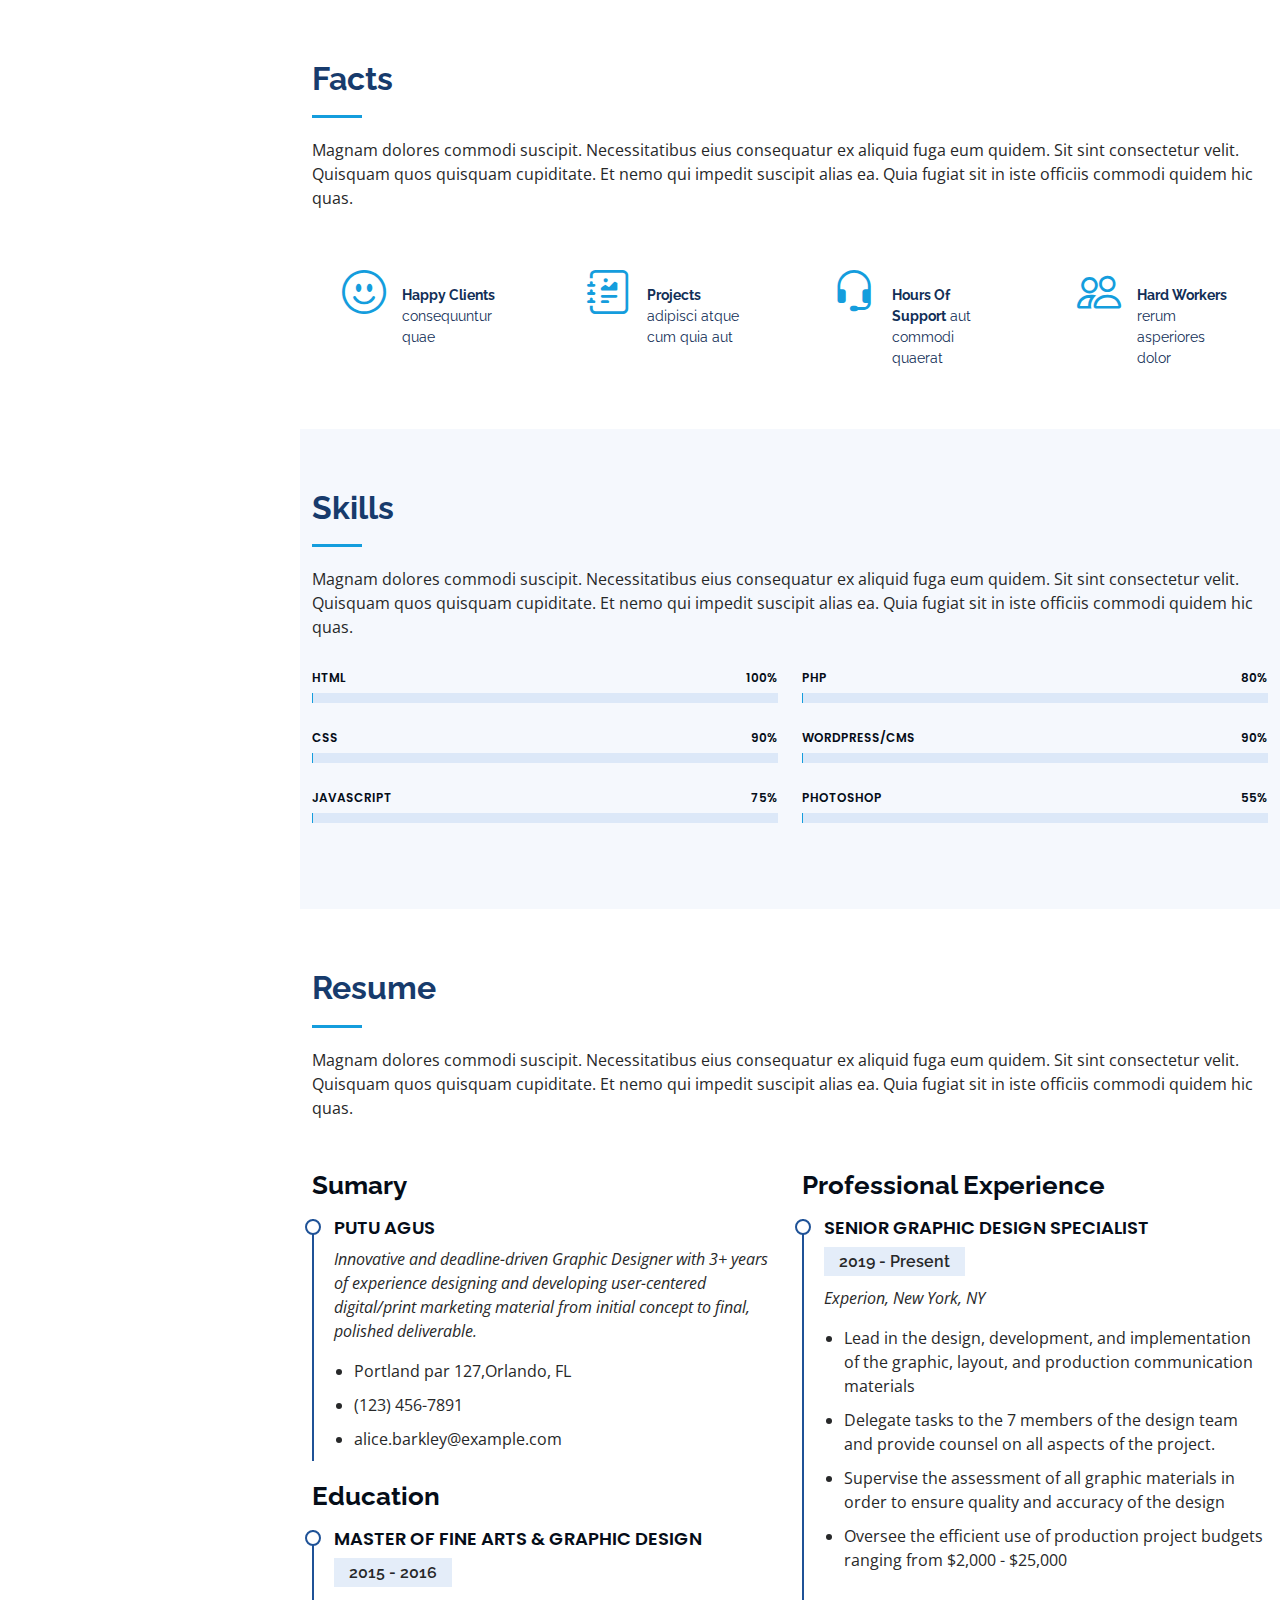
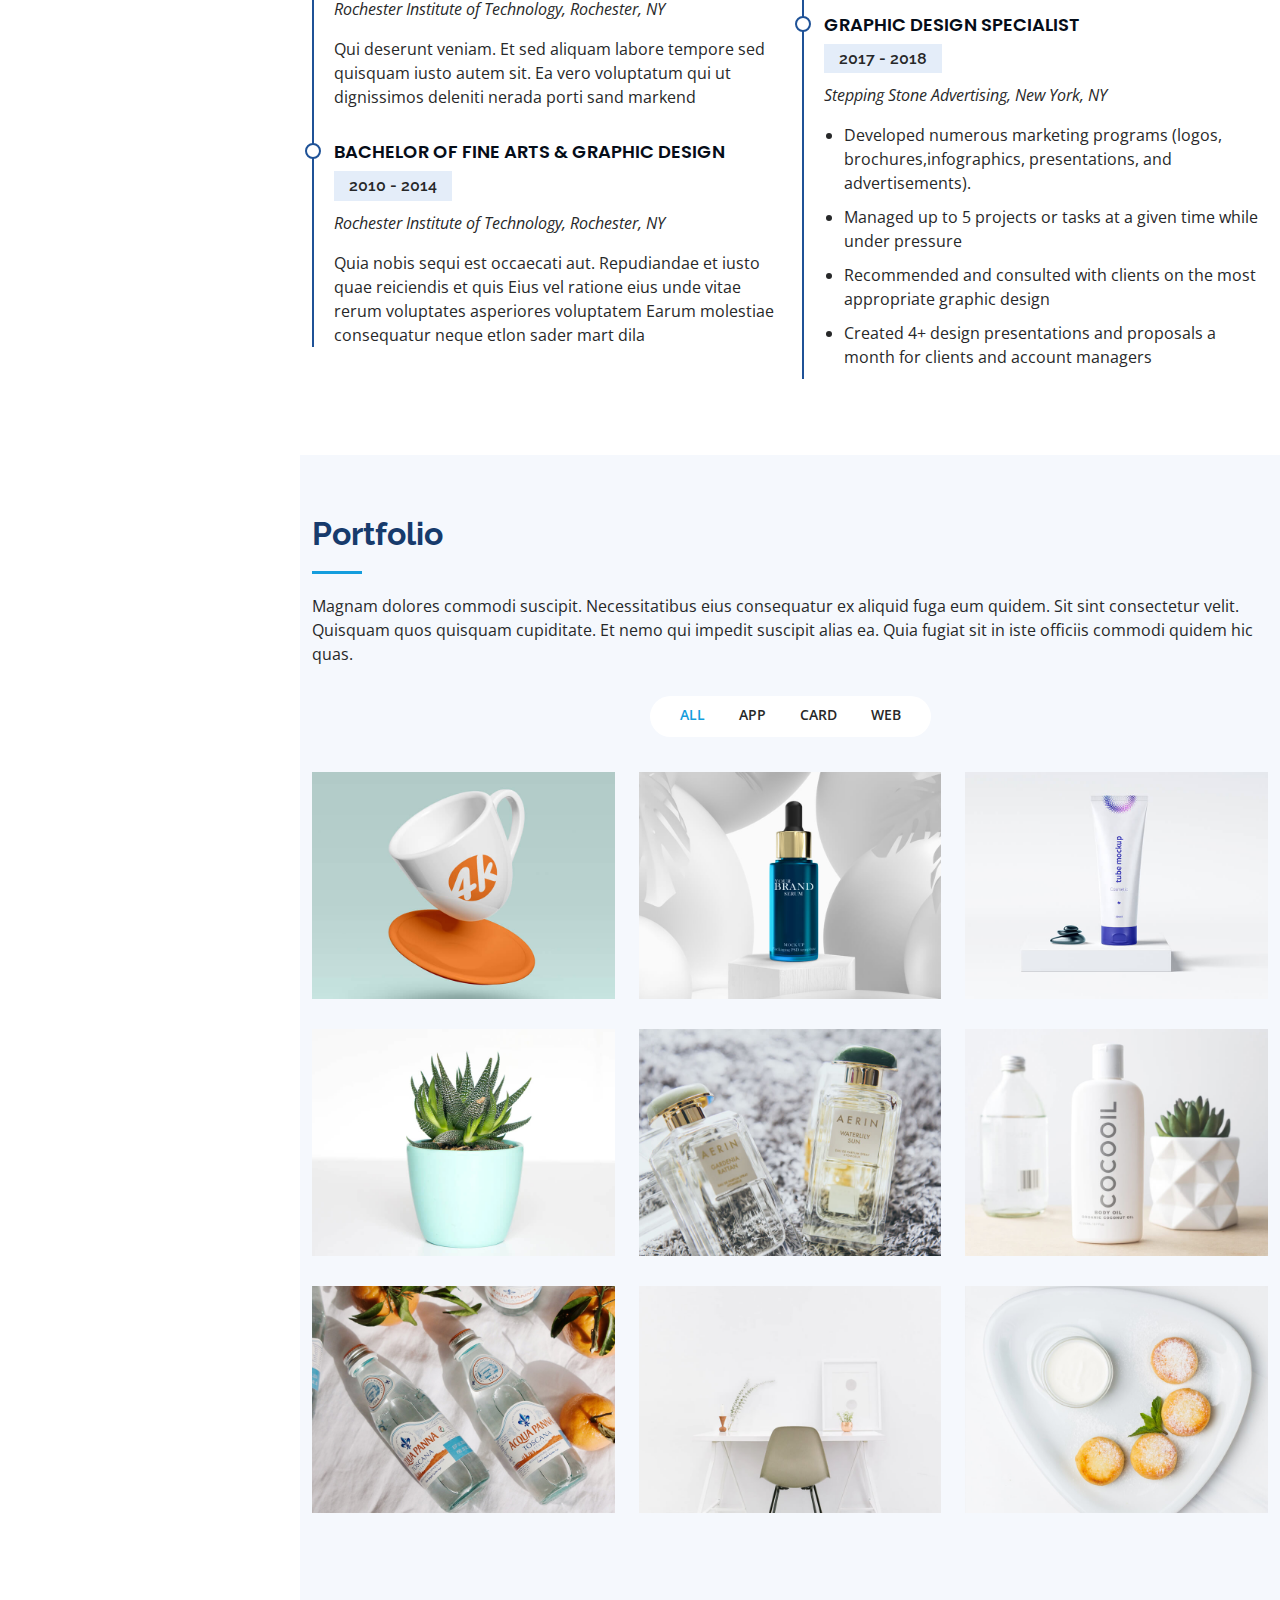
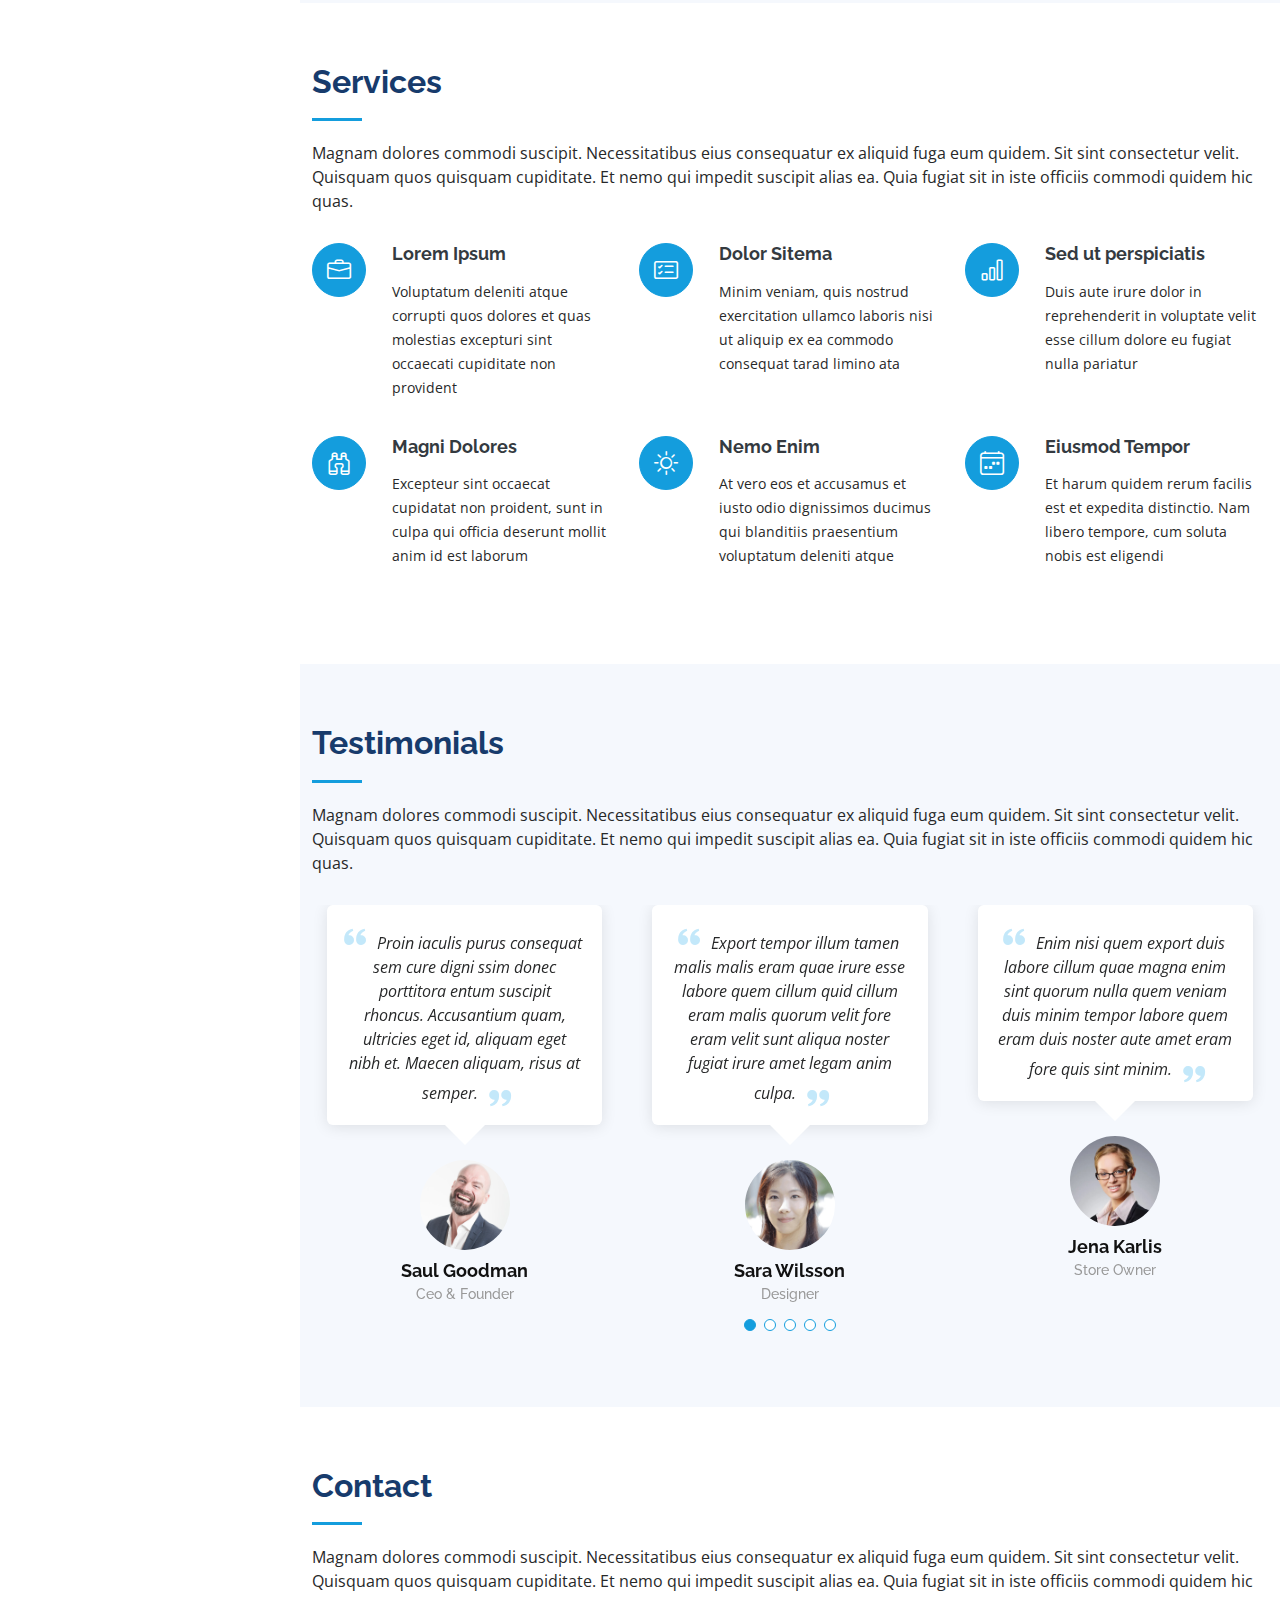
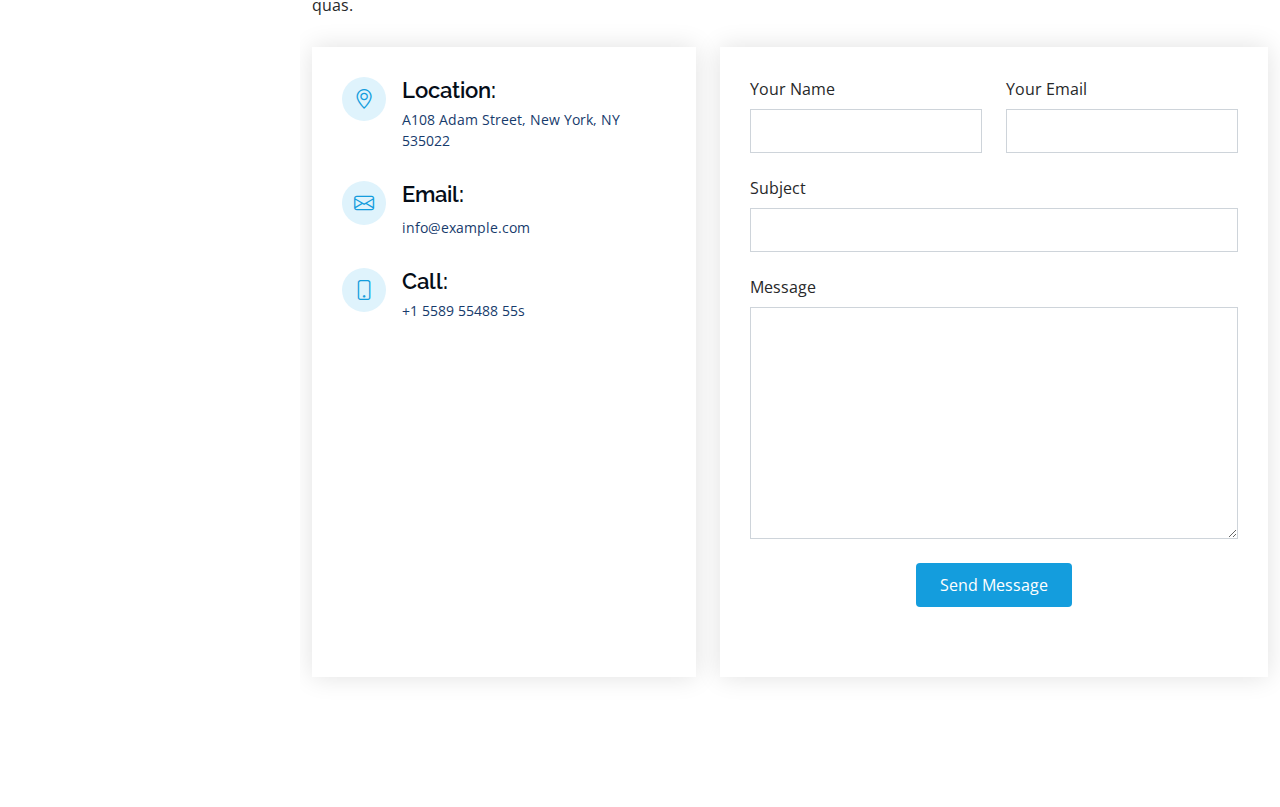
==== commit c93ff4d7: "rubah lagi" ====
--- a/index.html
+++ b/index.html
@@ -1,661 +1,1116 @@
 <!DOCTYPE html>
 <html lang="en">
-
-<head>
-  <meta charset="utf-8">
-  <meta content="width=device-width, initial-scale=1.0" name="viewport">
-
-  <title>iPortfolio Bootstrap Template - Index</title>
-  <meta content="" name="description">
-  <meta content="" name="keywords">
-
-  <!-- Favicons -->
-  <link href="assets/img/favicon.png" rel="icon">
-  <link href="assets/img/apple-touch-icon.png" rel="apple-touch-icon">
-
-  <!-- Google Fonts -->
-  <link href="https://fonts.googleapis.com/css?family=Open+Sans:300,300i,400,400i,600,600i,700,700i|Raleway:300,300i,400,400i,500,500i,600,600i,700,700i|Poppins:300,300i,400,400i,500,500i,600,600i,700,700i" rel="stylesheet">
-
-  <!-- Vendor CSS Files -->
-  <link href="assets/vendor/aos/aos.css" rel="stylesheet">
-  <link href="assets/vendor/bootstrap/css/bootstrap.min.css" rel="stylesheet">
-  <link href="assets/vendor/bootstrap-icons/bootstrap-icons.css" rel="stylesheet">
-  <link href="assets/vendor/boxicons/css/boxicons.min.css" rel="stylesheet">
-  <link href="assets/vendor/glightbox/css/glightbox.min.css" rel="stylesheet">
-  <link href="assets/vendor/swiper/swiper-bundle.min.css" rel="stylesheet">
-
-  <!-- Template Main CSS File -->
-  <link href="assets/css/style.css" rel="stylesheet">
-
-  <!-- =======================================================
+  <head>
+    <meta charset="utf-8" />
+    <meta content="width=device-width, initial-scale=1.0" name="viewport" />
+
+    <title>Portfolio - Putu Agus Aditya</title>
+    <meta content="" name="description" />
+    <meta content="" name="keywords" />
+
+    <!-- Favicons -->
+    <link href="assets/img/favicon.png" rel="icon" />
+    <link href="assets/img/apple-touch-icon.png" rel="apple-touch-icon" />
+
+    <!-- Google Fonts -->
+    <link
+      href="https://fonts.googleapis.com/css?family=Open+Sans:300,300i,400,400i,600,600i,700,700i|Raleway:300,300i,400,400i,500,500i,600,600i,700,700i|Poppins:300,300i,400,400i,500,500i,600,600i,700,700i"
+      rel="stylesheet"
+    />
+
+    <!-- Vendor CSS Files -->
+    <link href="assets/vendor/aos/aos.css" rel="stylesheet" />
+    <link
+      href="assets/vendor/bootstrap/css/bootstrap.min.css"
+      rel="stylesheet"
+    />
+    <link
+      href="assets/vendor/bootstrap-icons/bootstrap-icons.css"
+      rel="stylesheet"
+    />
+    <link href="assets/vendor/boxicons/css/boxicons.min.css" rel="stylesheet" />
+    <link
+      href="assets/vendor/glightbox/css/glightbox.min.css"
+      rel="stylesheet"
+    />
+    <link href="assets/vendor/swiper/swiper-bundle.min.css" rel="stylesheet" />
+
+    <!-- Template Main CSS File -->
+    <link href="assets/css/style.css" rel="stylesheet" />
+
+    <!-- =======================================================
   * Template Name: iPortfolio - v3.9.0
   * Template URL: https://bootstrapmade.com/iportfolio-bootstrap-portfolio-websites-template/
   * Author: BootstrapMade.com
   * License: https://bootstrapmade.com/license/
   ======================================================== -->
-</head>
-
-<body>
-
-  <!-- ======= Mobile nav toggle button ======= -->
-  <i class="bi bi-list mobile-nav-toggle d-xl-none"></i>
-
-  <!-- ======= Header ======= -->
-  <header id="header">
-    <div class="d-flex flex-column">
-
-      <div class="profile">
-        <img src="assets/img/profile-img.jpg" alt="" class="img-fluid rounded-circle">
-        <h1 class="text-light"><a href="index.html">Alex Smith</a></h1>
-        <div class="social-links mt-3 text-center">
-          <a href="#" class="twitter"><i class="bx bxl-twitter"></i></a>
-          <a href="#" class="facebook"><i class="bx bxl-facebook"></i></a>
-          <a href="#" class="instagram"><i class="bx bxl-instagram"></i></a>
-          <a href="#" class="google-plus"><i class="bx bxl-skype"></i></a>
-          <a href="#" class="linkedin"><i class="bx bxl-linkedin"></i></a>
+  </head>
+
+  <body>
+    <!-- ======= Mobile nav toggle button ======= -->
+    <i class="bi bi-list mobile-nav-toggle d-xl-none"></i>
+
+    <!-- ======= Header ======= -->
+    <header id="header">
+      <div class="d-flex flex-column">
+        <div class="profile">
+          <img
+            src="assets/img/profile-img.jpg"
+            alt=""
+            class="img-fluid rounded-circle"
+          />
+          <h1 class="text-light"><a href="index.html">Putu Agus</a></h1>
+          <div class="social-links mt-3 text-center">
+            <a href="#" class="twitter"><i class="bx bxl-twitter"></i></a>
+            <a href="#" class="facebook"><i class="bx bxl-facebook"></i></a>
+            <a href="#" class="instagram"><i class="bx bxl-instagram"></i></a>
+            <a href="#" class="google-plus"><i class="bx bxl-skype"></i></a>
+            <a href="#" class="linkedin"><i class="bx bxl-linkedin"></i></a>
+          </div>
+        </div>
+
+        <nav id="navbar" class="nav-menu navbar">
+          <ul>
+            <li>
+              <a href="#hero" class="nav-link scrollto active"
+                ><i class="bx bx-home"></i> <span>Home</span></a
+              >
+            </li>
+            <li>
+              <a href="#about" class="nav-link scrollto"
+                ><i class="bx bx-user"></i> <span>About</span></a
+              >
+            </li>
+            <li>
+              <a href="#resume" class="nav-link scrollto"
+                ><i class="bx bx-file-blank"></i> <span>Resume</span></a
+              >
+            </li>
+            <li>
+              <a href="#portfolio" class="nav-link scrollto"
+                ><i class="bx bx-book-content"></i> <span>Portfolio</span></a
+              >
+            </li>
+            <li>
+              <a href="#services" class="nav-link scrollto"
+                ><i class="bx bx-server"></i> <span>Services</span></a
+              >
+            </li>
+            <li>
+              <a href="#contact" class="nav-link scrollto"
+                ><i class="bx bx-envelope"></i> <span>Contact</span></a
+              >
+            </li>
+          </ul>
+        </nav>
+        <!-- .nav-menu -->
+      </div>
+    </header>
+    <!-- End Header -->
+
+    <!-- ======= Hero Section ======= -->
+    <section
+      id="hero"
+      class="d-flex flex-column justify-content-center align-items-center"
+    >
+      <div class="hero-container" data-aos="fade-in">
+        <h1>Putu Agus</h1>
+        <p>
+          I'm
+          <span
+            class="typed"
+            data-typed-items="Developer, Freelancer, Programmers"
+          ></span>
+        </p>
+      </div>
+    </section>
+    <!-- End Hero -->
+
+    <main id="main">
+      <!-- ======= About Section ======= -->
+      <section id="about" class="about">
+        <div class="container">
+          <div class="section-title">
+            <h2>About</h2>
+            <p>
+              Magnam dolores commodi suscipit. Necessitatibus eius consequatur
+              ex aliquid fuga eum quidem. Sit sint consectetur velit. Quisquam
+              quos quisquam cupiditate. Et nemo qui impedit suscipit alias ea.
+              Quia fugiat sit in iste officiis commodi quidem hic quas.
+            </p>
+          </div>
+
+          <div class="row">
+            <div class="col-lg-4" data-aos="fade-right">
+              <img src="assets/img/profile-img.jpg" class="img-fluid" alt="" />
+            </div>
+            <div class="col-lg-8 pt-4 pt-lg-0 content" data-aos="fade-left">
+              <h3>UI/UX Designer &amp; Web Developer.</h3>
+              <p class="fst-italic">
+                Lorem ipsum dolor sit amet, consectetur adipiscing elit, sed do
+                eiusmod tempor incididunt ut labore et dolore magna aliqua.
+              </p>
+              <div class="row">
+                <div class="col-lg-6">
+                  <ul>
+                    <li>
+                      <i class="bi bi-chevron-right"></i>
+                      <strong>Birthday:</strong> <span>1 May 1995</span>
+                    </li>
+                    <li>
+                      <i class="bi bi-chevron-right"></i>
+                      <strong>Website:</strong> <span>www.example.com</span>
+                    </li>
+                    <li>
+                      <i class="bi bi-chevron-right"></i>
+                      <strong>Phone:</strong> <span>+123 456 7890</span>
+                    </li>
+                    <li>
+                      <i class="bi bi-chevron-right"></i>
+                      <strong>City:</strong> <span>New York, USA</span>
+                    </li>
+                  </ul>
+                </div>
+                <div class="col-lg-6">
+                  <ul>
+                    <li>
+                      <i class="bi bi-chevron-right"></i> <strong>Age:</strong>
+                      <span>30</span>
+                    </li>
+                    <li>
+                      <i class="bi bi-chevron-right"></i>
+                      <strong>Degree:</strong> <span>Master</span>
+                    </li>
+                    <li>
+                      <i class="bi bi-chevron-right"></i>
+                      <strong>PhEmailone:</strong>
+                      <span>email@example.com</span>
+                    </li>
+                    <li>
+                      <i class="bi bi-chevron-right"></i>
+                      <strong>Freelance:</strong> <span>Available</span>
+                    </li>
+                  </ul>
+                </div>
+              </div>
+              <p>
+                Officiis eligendi itaque labore et dolorum mollitia officiis
+                optio vero. Quisquam sunt adipisci omnis et ut. Nulla
+                accusantium dolor incidunt officia tempore. Et eius omnis.
+                Cupiditate ut dicta maxime officiis quidem quia. Sed et
+                consectetur qui quia repellendus itaque neque. Aliquid amet
+                quidem ut quaerat cupiditate. Ab et eum qui repellendus omnis
+                culpa magni laudantium dolores.
+              </p>
+            </div>
+          </div>
+        </div>
+      </section>
+      <!-- End About Section -->
+
+      <!-- ======= Facts Section ======= -->
+      <section id="facts" class="facts">
+        <div class="container">
+          <div class="section-title">
+            <h2>Facts</h2>
+            <p>
+              Magnam dolores commodi suscipit. Necessitatibus eius consequatur
+              ex aliquid fuga eum quidem. Sit sint consectetur velit. Quisquam
+              quos quisquam cupiditate. Et nemo qui impedit suscipit alias ea.
+              Quia fugiat sit in iste officiis commodi quidem hic quas.
+            </p>
+          </div>
+
+          <div class="row no-gutters">
+            <div
+              class="col-lg-3 col-md-6 d-md-flex align-items-md-stretch"
+              data-aos="fade-up"
+            >
+              <div class="count-box">
+                <i class="bi bi-emoji-smile"></i>
+                <span
+                  data-purecounter-start="0"
+                  data-purecounter-end="232"
+                  data-purecounter-duration="1"
+                  class="purecounter"
+                ></span>
+                <p><strong>Happy Clients</strong> consequuntur quae</p>
+              </div>
+            </div>
+
+            <div
+              class="col-lg-3 col-md-6 d-md-flex align-items-md-stretch"
+              data-aos="fade-up"
+              data-aos-delay="100"
+            >
+              <div class="count-box">
+                <i class="bi bi-journal-richtext"></i>
+                <span
+                  data-purecounter-start="0"
+                  data-purecounter-end="521"
+                  data-purecounter-duration="1"
+                  class="purecounter"
+                ></span>
+                <p><strong>Projects</strong> adipisci atque cum quia aut</p>
+              </div>
+            </div>
+
+            <div
+              class="col-lg-3 col-md-6 d-md-flex align-items-md-stretch"
+              data-aos="fade-up"
+              data-aos-delay="200"
+            >
+              <div class="count-box">
+                <i class="bi bi-headset"></i>
+                <span
+                  data-purecounter-start="0"
+                  data-purecounter-end="1453"
+                  data-purecounter-duration="1"
+                  class="purecounter"
+                ></span>
+                <p><strong>Hours Of Support</strong> aut commodi quaerat</p>
+              </div>
+            </div>
+
+            <div
+              class="col-lg-3 col-md-6 d-md-flex align-items-md-stretch"
+              data-aos="fade-up"
+              data-aos-delay="300"
+            >
+              <div class="count-box">
+                <i class="bi bi-people"></i>
+                <span
+                  data-purecounter-start="0"
+                  data-purecounter-end="32"
+                  data-purecounter-duration="1"
+                  class="purecounter"
+                ></span>
+                <p><strong>Hard Workers</strong> rerum asperiores dolor</p>
+              </div>
+            </div>
+          </div>
+        </div>
+      </section>
+      <!-- End Facts Section -->
+
+      <!-- ======= Skills Section ======= -->
+      <section id="skills" class="skills section-bg">
+        <div class="container">
+          <div class="section-title">
+            <h2>Skills</h2>
+            <p>
+              Magnam dolores commodi suscipit. Necessitatibus eius consequatur
+              ex aliquid fuga eum quidem. Sit sint consectetur velit. Quisquam
+              quos quisquam cupiditate. Et nemo qui impedit suscipit alias ea.
+              Quia fugiat sit in iste officiis commodi quidem hic quas.
+            </p>
+          </div>
+
+          <div class="row skills-content">
+            <div class="col-lg-6" data-aos="fade-up">
+              <div class="progress">
+                <span class="skill">HTML <i class="val">100%</i></span>
+                <div class="progress-bar-wrap">
+                  <div
+                    class="progress-bar"
+                    role="progressbar"
+                    aria-valuenow="100"
+                    aria-valuemin="0"
+                    aria-valuemax="100"
+                  ></div>
+                </div>
+              </div>
+
+              <div class="progress">
+                <span class="skill">CSS <i class="val">90%</i></span>
+                <div class="progress-bar-wrap">
+                  <div
+                    class="progress-bar"
+                    role="progressbar"
+                    aria-valuenow="90"
+                    aria-valuemin="0"
+                    aria-valuemax="100"
+                  ></div>
+                </div>
+              </div>
+
+              <div class="progress">
+                <span class="skill">JavaScript <i class="val">75%</i></span>
+                <div class="progress-bar-wrap">
+                  <div
+                    class="progress-bar"
+                    role="progressbar"
+                    aria-valuenow="75"
+                    aria-valuemin="0"
+                    aria-valuemax="100"
+                  ></div>
+                </div>
+              </div>
+            </div>
+
+            <div class="col-lg-6" data-aos="fade-up" data-aos-delay="100">
+              <div class="progress">
+                <span class="skill">PHP <i class="val">80%</i></span>
+                <div class="progress-bar-wrap">
+                  <div
+                    class="progress-bar"
+                    role="progressbar"
+                    aria-valuenow="80"
+                    aria-valuemin="0"
+                    aria-valuemax="100"
+                  ></div>
+                </div>
+              </div>
+
+              <div class="progress">
+                <span class="skill">WordPress/CMS <i class="val">90%</i></span>
+                <div class="progress-bar-wrap">
+                  <div
+                    class="progress-bar"
+                    role="progressbar"
+                    aria-valuenow="90"
+                    aria-valuemin="0"
+                    aria-valuemax="100"
+                  ></div>
+                </div>
+              </div>
+
+              <div class="progress">
+                <span class="skill">Photoshop <i class="val">55%</i></span>
+                <div class="progress-bar-wrap">
+                  <div
+                    class="progress-bar"
+                    role="progressbar"
+                    aria-valuenow="55"
+                    aria-valuemin="0"
+                    aria-valuemax="100"
+                  ></div>
+                </div>
+              </div>
+            </div>
+          </div>
+        </div>
+      </section>
+      <!-- End Skills Section -->
+
+      <!-- ======= Resume Section ======= -->
+      <section id="resume" class="resume">
+        <div class="container">
+          <div class="section-title">
+            <h2>Resume</h2>
+            <p>
+              Magnam dolores commodi suscipit. Necessitatibus eius consequatur
+              ex aliquid fuga eum quidem. Sit sint consectetur velit. Quisquam
+              quos quisquam cupiditate. Et nemo qui impedit suscipit alias ea.
+              Quia fugiat sit in iste officiis commodi quidem hic quas.
+            </p>
+          </div>
+
+          <div class="row">
+            <div class="col-lg-6" data-aos="fade-up">
+              <h3 class="resume-title">Sumary</h3>
+              <div class="resume-item pb-0">
+                <h4>Putu Agus</h4>
+                <p>
+                  <em
+                    >Innovative and deadline-driven Graphic Designer with 3+
+                    years of experience designing and developing user-centered
+                    digital/print marketing material from initial concept to
+                    final, polished deliverable.</em
+                  >
+                </p>
+                <ul>
+                  <li>Portland par 127,Orlando, FL</li>
+                  <li>(123) 456-7891</li>
+                  <li>alice.barkley@example.com</li>
+                </ul>
+              </div>
+
+              <h3 class="resume-title">Education</h3>
+              <div class="resume-item">
+                <h4>Master of Fine Arts &amp; Graphic Design</h4>
+                <h5>2015 - 2016</h5>
+                <p><em>Rochester Institute of Technology, Rochester, NY</em></p>
+                <p>
+                  Qui deserunt veniam. Et sed aliquam labore tempore sed
+                  quisquam iusto autem sit. Ea vero voluptatum qui ut
+                  dignissimos deleniti nerada porti sand markend
+                </p>
+              </div>
+              <div class="resume-item">
+                <h4>Bachelor of Fine Arts &amp; Graphic Design</h4>
+                <h5>2010 - 2014</h5>
+                <p><em>Rochester Institute of Technology, Rochester, NY</em></p>
+                <p>
+                  Quia nobis sequi est occaecati aut. Repudiandae et iusto quae
+                  reiciendis et quis Eius vel ratione eius unde vitae rerum
+                  voluptates asperiores voluptatem Earum molestiae consequatur
+                  neque etlon sader mart dila
+                </p>
+              </div>
+            </div>
+            <div class="col-lg-6" data-aos="fade-up" data-aos-delay="100">
+              <h3 class="resume-title">Professional Experience</h3>
+              <div class="resume-item">
+                <h4>Senior graphic design specialist</h4>
+                <h5>2019 - Present</h5>
+                <p><em>Experion, New York, NY </em></p>
+                <ul>
+                  <li>
+                    Lead in the design, development, and implementation of the
+                    graphic, layout, and production communication materials
+                  </li>
+                  <li>
+                    Delegate tasks to the 7 members of the design team and
+                    provide counsel on all aspects of the project.
+                  </li>
+                  <li>
+                    Supervise the assessment of all graphic materials in order
+                    to ensure quality and accuracy of the design
+                  </li>
+                  <li>
+                    Oversee the efficient use of production project budgets
+                    ranging from $2,000 - $25,000
+                  </li>
+                </ul>
+              </div>
+              <div class="resume-item">
+                <h4>Graphic design specialist</h4>
+                <h5>2017 - 2018</h5>
+                <p><em>Stepping Stone Advertising, New York, NY</em></p>
+                <ul>
+                  <li>
+                    Developed numerous marketing programs (logos,
+                    brochures,infographics, presentations, and advertisements).
+                  </li>
+                  <li>
+                    Managed up to 5 projects or tasks at a given time while
+                    under pressure
+                  </li>
+                  <li>
+                    Recommended and consulted with clients on the most
+                    appropriate graphic design
+                  </li>
+                  <li>
+                    Created 4+ design presentations and proposals a month for
+                    clients and account managers
+                  </li>
+                </ul>
+              </div>
+            </div>
+          </div>
+        </div>
+      </section>
+      <!-- End Resume Section -->
+
+      <!-- ======= Portfolio Section ======= -->
+      <section id="portfolio" class="portfolio section-bg">
+        <div class="container">
+          <div class="section-title">
+            <h2>Portfolio</h2>
+            <p>
+              Magnam dolores commodi suscipit. Necessitatibus eius consequatur
+              ex aliquid fuga eum quidem. Sit sint consectetur velit. Quisquam
+              quos quisquam cupiditate. Et nemo qui impedit suscipit alias ea.
+              Quia fugiat sit in iste officiis commodi quidem hic quas.
+            </p>
+          </div>
+
+          <div class="row" data-aos="fade-up">
+            <div class="col-lg-12 d-flex justify-content-center">
+              <ul id="portfolio-flters">
+                <li data-filter="*" class="filter-active">All</li>
+                <li data-filter=".filter-app">App</li>
+                <li data-filter=".filter-card">Card</li>
+                <li data-filter=".filter-web">Web</li>
+              </ul>
+            </div>
+          </div>
+
+          <div
+            class="row portfolio-container"
+            data-aos="fade-up"
+            data-aos-delay="100"
+          >
+            <div class="col-lg-4 col-md-6 portfolio-item filter-app">
+              <div class="portfolio-wrap">
+                <img
+                  src="assets/img/portfolio/portfolio-1.jpg"
+                  class="img-fluid"
+                  alt=""
+                />
+                <div class="portfolio-links">
+                  <a
+                    href="assets/img/portfolio/portfolio-1.jpg"
+                    data-gallery="portfolioGallery"
+                    class="portfolio-lightbox"
+                    title="App 1"
+                    ><i class="bx bx-plus"></i
+                  ></a>
+                  <a href="portfolio-details.html" title="More Details"
+                    ><i class="bx bx-link"></i
+                  ></a>
+                </div>
+              </div>
+            </div>
+
+            <div class="col-lg-4 col-md-6 portfolio-item filter-web">
+              <div class="portfolio-wrap">
+                <img
+                  src="assets/img/portfolio/portfolio-2.jpg"
+                  class="img-fluid"
+                  alt=""
+                />
+                <div class="portfolio-links">
+                  <a
+                    href="assets/img/portfolio/portfolio-2.jpg"
+                    data-gallery="portfolioGallery"
+                    class="portfolio-lightbox"
+                    title="Web 3"
+                    ><i class="bx bx-plus"></i
+                  ></a>
+                  <a href="portfolio-details.html" title="More Details"
+                    ><i class="bx bx-link"></i
+                  ></a>
+                </div>
+              </div>
+            </div>
+
+            <div class="col-lg-4 col-md-6 portfolio-item filter-app">
+              <div class="portfolio-wrap">
+                <img
+                  src="assets/img/portfolio/portfolio-3.jpg"
+                  class="img-fluid"
+                  alt=""
+                />
+                <div class="portfolio-links">
+                  <a
+                    href="assets/img/portfolio/portfolio-3.jpg"
+                    data-gallery="portfolioGallery"
+                    class="portfolio-lightbox"
+                    title="App 2"
+                    ><i class="bx bx-plus"></i
+                  ></a>
+                  <a href="portfolio-details.html" title="More Details"
+                    ><i class="bx bx-link"></i
+                  ></a>
+                </div>
+              </div>
+            </div>
+
+            <div class="col-lg-4 col-md-6 portfolio-item filter-card">
+              <div class="portfolio-wrap">
+                <img
+                  src="assets/img/portfolio/portfolio-4.jpg"
+                  class="img-fluid"
+                  alt=""
+                />
+                <div class="portfolio-links">
+                  <a
+                    href="assets/img/portfolio/portfolio-4.jpg"
+                    data-gallery="portfolioGallery"
+                    class="portfolio-lightbox"
+                    title="Card 2"
+                    ><i class="bx bx-plus"></i
+                  ></a>
+                  <a href="portfolio-details.html" title="More Details"
+                    ><i class="bx bx-link"></i
+                  ></a>
+                </div>
+              </div>
+            </div>
+
+            <div class="col-lg-4 col-md-6 portfolio-item filter-web">
+              <div class="portfolio-wrap">
+                <img
+                  src="assets/img/portfolio/portfolio-5.jpg"
+                  class="img-fluid"
+                  alt=""
+                />
+                <div class="portfolio-links">
+                  <a
+                    href="assets/img/portfolio/portfolio-5.jpg"
+                    data-gallery="portfolioGallery"
+                    class="portfolio-lightbox"
+                    title="Web 2"
+                    ><i class="bx bx-plus"></i
+                  ></a>
+                  <a href="portfolio-details.html" title="More Details"
+                    ><i class="bx bx-link"></i
+                  ></a>
+                </div>
+              </div>
+            </div>
+
+            <div class="col-lg-4 col-md-6 portfolio-item filter-app">
+              <div class="portfolio-wrap">
+                <img
+                  src="assets/img/portfolio/portfolio-6.jpg"
+                  class="img-fluid"
+                  alt=""
+                />
+                <div class="portfolio-links">
+                  <a
+                    href="assets/img/portfolio/portfolio-6.jpg"
+                    data-gallery="portfolioGallery"
+                    class="portfolio-lightbox"
+                    title="App 3"
+                    ><i class="bx bx-plus"></i
+                  ></a>
+                  <a href="portfolio-details.html" title="More Details"
+                    ><i class="bx bx-link"></i
+                  ></a>
+                </div>
+              </div>
+            </div>
+
+            <div class="col-lg-4 col-md-6 portfolio-item filter-card">
+              <div class="portfolio-wrap">
+                <img
+                  src="assets/img/portfolio/portfolio-7.jpg"
+                  class="img-fluid"
+                  alt=""
+                />
+                <div class="portfolio-links">
+                  <a
+                    href="assets/img/portfolio/portfolio-7.jpg"
+                    data-gallery="portfolioGallery"
+                    class="portfolio-lightbox"
+                    title="Card 1"
+                    ><i class="bx bx-plus"></i
+                  ></a>
+                  <a href="portfolio-details.html" title="More Details"
+                    ><i class="bx bx-link"></i
+                  ></a>
+                </div>
+              </div>
+            </div>
+
+            <div class="col-lg-4 col-md-6 portfolio-item filter-card">
+              <div class="portfolio-wrap">
+                <img
+                  src="assets/img/portfolio/portfolio-8.jpg"
+                  class="img-fluid"
+                  alt=""
+                />
+                <div class="portfolio-links">
+                  <a
+                    href="assets/img/portfolio/portfolio-8.jpg"
+                    data-gallery="portfolioGallery"
+                    class="portfolio-lightbox"
+                    title="Card 3"
+                    ><i class="bx bx-plus"></i
+                  ></a>
+                  <a href="portfolio-details.html" title="More Details"
+                    ><i class="bx bx-link"></i
+                  ></a>
+                </div>
+              </div>
+            </div>
+
+            <div class="col-lg-4 col-md-6 portfolio-item filter-web">
+              <div class="portfolio-wrap">
+                <img
+                  src="assets/img/portfolio/portfolio-9.jpg"
+                  class="img-fluid"
+                  alt=""
+                />
+                <div class="portfolio-links">
+                  <a
+                    href="assets/img/portfolio/portfolio-9.jpg"
+                    data-gallery="portfolioGallery"
+                    class="portfolio-lightbox"
+                    title="Web 3"
+                    ><i class="bx bx-plus"></i
+                  ></a>
+                  <a href="portfolio-details.html" title="More Details"
+                    ><i class="bx bx-link"></i
+                  ></a>
+                </div>
+              </div>
+            </div>
+          </div>
+        </div>
+      </section>
+      <!-- End Portfolio Section -->
+
+      <!-- ======= Services Section ======= -->
+      <section id="services" class="services">
+        <div class="container">
+          <div class="section-title">
+            <h2>Services</h2>
+            <p>
+              Magnam dolores commodi suscipit. Necessitatibus eius consequatur
+              ex aliquid fuga eum quidem. Sit sint consectetur velit. Quisquam
+              quos quisquam cupiditate. Et nemo qui impedit suscipit alias ea.
+              Quia fugiat sit in iste officiis commodi quidem hic quas.
+            </p>
+          </div>
+
+          <div class="row">
+            <div class="col-lg-4 col-md-6 icon-box" data-aos="fade-up">
+              <div class="icon"><i class="bi bi-briefcase"></i></div>
+              <h4 class="title"><a href="">Lorem Ipsum</a></h4>
+              <p class="description">
+                Voluptatum deleniti atque corrupti quos dolores et quas
+                molestias excepturi sint occaecati cupiditate non provident
+              </p>
+            </div>
+            <div
+              class="col-lg-4 col-md-6 icon-box"
+              data-aos="fade-up"
+              data-aos-delay="100"
+            >
+              <div class="icon"><i class="bi bi-card-checklist"></i></div>
+              <h4 class="title"><a href="">Dolor Sitema</a></h4>
+              <p class="description">
+                Minim veniam, quis nostrud exercitation ullamco laboris nisi ut
+                aliquip ex ea commodo consequat tarad limino ata
+              </p>
+            </div>
+            <div
+              class="col-lg-4 col-md-6 icon-box"
+              data-aos="fade-up"
+              data-aos-delay="200"
+            >
+              <div class="icon"><i class="bi bi-bar-chart"></i></div>
+              <h4 class="title"><a href="">Sed ut perspiciatis</a></h4>
+              <p class="description">
+                Duis aute irure dolor in reprehenderit in voluptate velit esse
+                cillum dolore eu fugiat nulla pariatur
+              </p>
+            </div>
+            <div
+              class="col-lg-4 col-md-6 icon-box"
+              data-aos="fade-up"
+              data-aos-delay="300"
+            >
+              <div class="icon"><i class="bi bi-binoculars"></i></div>
+              <h4 class="title"><a href="">Magni Dolores</a></h4>
+              <p class="description">
+                Excepteur sint occaecat cupidatat non proident, sunt in culpa
+                qui officia deserunt mollit anim id est laborum
+              </p>
+            </div>
+            <div
+              class="col-lg-4 col-md-6 icon-box"
+              data-aos="fade-up"
+              data-aos-delay="400"
+            >
+              <div class="icon"><i class="bi bi-brightness-high"></i></div>
+              <h4 class="title"><a href="">Nemo Enim</a></h4>
+              <p class="description">
+                At vero eos et accusamus et iusto odio dignissimos ducimus qui
+                blanditiis praesentium voluptatum deleniti atque
+              </p>
+            </div>
+            <div
+              class="col-lg-4 col-md-6 icon-box"
+              data-aos="fade-up"
+              data-aos-delay="500"
+            >
+              <div class="icon"><i class="bi bi-calendar4-week"></i></div>
+              <h4 class="title"><a href="">Eiusmod Tempor</a></h4>
+              <p class="description">
+                Et harum quidem rerum facilis est et expedita distinctio. Nam
+                libero tempore, cum soluta nobis est eligendi
+              </p>
+            </div>
+          </div>
+        </div>
+      </section>
+      <!-- End Services Section -->
+
+      <!-- ======= Testimonials Section ======= -->
+      <section id="testimonials" class="testimonials section-bg">
+        <div class="container">
+          <div class="section-title">
+            <h2>Testimonials</h2>
+            <p>
+              Magnam dolores commodi suscipit. Necessitatibus eius consequatur
+              ex aliquid fuga eum quidem. Sit sint consectetur velit. Quisquam
+              quos quisquam cupiditate. Et nemo qui impedit suscipit alias ea.
+              Quia fugiat sit in iste officiis commodi quidem hic quas.
+            </p>
+          </div>
+
+          <div
+            class="testimonials-slider swiper"
+            data-aos="fade-up"
+            data-aos-delay="100"
+          >
+            <div class="swiper-wrapper">
+              <div class="swiper-slide">
+                <div class="testimonial-item" data-aos="fade-up">
+                  <p>
+                    <i class="bx bxs-quote-alt-left quote-icon-left"></i>
+                    Proin iaculis purus consequat sem cure digni ssim donec
+                    porttitora entum suscipit rhoncus. Accusantium quam,
+                    ultricies eget id, aliquam eget nibh et. Maecen aliquam,
+                    risus at semper.
+                    <i class="bx bxs-quote-alt-right quote-icon-right"></i>
+                  </p>
+                  <img
+                    src="assets/img/testimonials/testimonials-1.jpg"
+                    class="testimonial-img"
+                    alt=""
+                  />
+                  <h3>Saul Goodman</h3>
+                  <h4>Ceo &amp; Founder</h4>
+                </div>
+              </div>
+              <!-- End testimonial item -->
+
+              <div class="swiper-slide">
+                <div
+                  class="testimonial-item"
+                  data-aos="fade-up"
+                  data-aos-delay="100"
+                >
+                  <p>
+                    <i class="bx bxs-quote-alt-left quote-icon-left"></i>
+                    Export tempor illum tamen malis malis eram quae irure esse
+                    labore quem cillum quid cillum eram malis quorum velit fore
+                    eram velit sunt aliqua noster fugiat irure amet legam anim
+                    culpa.
+                    <i class="bx bxs-quote-alt-right quote-icon-right"></i>
+                  </p>
+                  <img
+                    src="assets/img/testimonials/testimonials-2.jpg"
+                    class="testimonial-img"
+                    alt=""
+                  />
+                  <h3>Sara Wilsson</h3>
+                  <h4>Designer</h4>
+                </div>
+              </div>
+              <!-- End testimonial item -->
+
+              <div class="swiper-slide">
+                <div
+                  class="testimonial-item"
+                  data-aos="fade-up"
+                  data-aos-delay="200"
+                >
+                  <p>
+                    <i class="bx bxs-quote-alt-left quote-icon-left"></i>
+                    Enim nisi quem export duis labore cillum quae magna enim
+                    sint quorum nulla quem veniam duis minim tempor labore quem
+                    eram duis noster aute amet eram fore quis sint minim.
+                    <i class="bx bxs-quote-alt-right quote-icon-right"></i>
+                  </p>
+                  <img
+                    src="assets/img/testimonials/testimonials-3.jpg"
+                    class="testimonial-img"
+                    alt=""
+                  />
+                  <h3>Jena Karlis</h3>
+                  <h4>Store Owner</h4>
+                </div>
+              </div>
+              <!-- End testimonial item -->
+
+              <div class="swiper-slide">
+                <div
+                  class="testimonial-item"
+                  data-aos="fade-up"
+                  data-aos-delay="300"
+                >
+                  <p>
+                    <i class="bx bxs-quote-alt-left quote-icon-left"></i>
+                    Fugiat enim eram quae cillum dolore dolor amet nulla culpa
+                    multos export minim fugiat minim velit minim dolor enim duis
+                    veniam ipsum anim magna sunt elit fore quem dolore labore
+                    illum veniam.
+                    <i class="bx bxs-quote-alt-right quote-icon-right"></i>
+                  </p>
+                  <img
+                    src="assets/img/testimonials/testimonials-4.jpg"
+                    class="testimonial-img"
+                    alt=""
+                  />
+                  <h3>Matt Brandon</h3>
+                  <h4>Freelancer</h4>
+                </div>
+              </div>
+              <!-- End testimonial item -->
+
+              <div class="swiper-slide">
+                <div
+                  class="testimonial-item"
+                  data-aos="fade-up"
+                  data-aos-delay="400"
+                >
+                  <p>
+                    <i class="bx bxs-quote-alt-left quote-icon-left"></i>
+                    Quis quorum aliqua sint quem legam fore sunt eram irure
+                    aliqua veniam tempor noster veniam enim culpa labore duis
+                    sunt culpa nulla illum cillum fugiat legam esse veniam culpa
+                    fore nisi cillum quid.
+                    <i class="bx bxs-quote-alt-right quote-icon-right"></i>
+                  </p>
+                  <img
+                    src="assets/img/testimonials/testimonials-5.jpg"
+                    class="testimonial-img"
+                    alt=""
+                  />
+                  <h3>John Larson</h3>
+                  <h4>Entrepreneur</h4>
+                </div>
+              </div>
+              <!-- End testimonial item -->
+            </div>
+            <div class="swiper-pagination"></div>
+          </div>
+        </div>
+      </section>
+      <!-- End Testimonials Section -->
+
+      <!-- ======= Contact Section ======= -->
+      <section id="contact" class="contact">
+        <div class="container">
+          <div class="section-title">
+            <h2>Contact</h2>
+            <p>
+              Magnam dolores commodi suscipit. Necessitatibus eius consequatur
+              ex aliquid fuga eum quidem. Sit sint consectetur velit. Quisquam
+              quos quisquam cupiditate. Et nemo qui impedit suscipit alias ea.
+              Quia fugiat sit in iste officiis commodi quidem hic quas.
+            </p>
+          </div>
+
+          <div class="row" data-aos="fade-in">
+            <div class="col-lg-5 d-flex align-items-stretch">
+              <div class="info">
+                <div class="address">
+                  <i class="bi bi-geo-alt"></i>
+                  <h4>Location:</h4>
+                  <p>A108 Adam Street, New York, NY 535022</p>
+                </div>
+
+                <div class="email">
+                  <i class="bi bi-envelope"></i>
+                  <h4>Email:</h4>
+                  <p>info@example.com</p>
+                </div>
+
+                <div class="phone">
+                  <i class="bi bi-phone"></i>
+                  <h4>Call:</h4>
+                  <p>+1 5589 55488 55s</p>
+                </div>
+
+                <iframe
+                  src="https://www.google.com/maps/embed?pb=!1m14!1m8!1m3!1d12097.433213460943!2d-74.0062269!3d40.7101282!3m2!1i1024!2i768!4f13.1!3m3!1m2!1s0x0%3A0xb89d1fe6bc499443!2sDowntown+Conference+Center!5e0!3m2!1smk!2sbg!4v1539943755621"
+                  frameborder="0"
+                  style="border: 0; width: 100%; height: 290px"
+                  allowfullscreen
+                ></iframe>
+              </div>
+            </div>
+
+            <div class="col-lg-7 mt-5 mt-lg-0 d-flex align-items-stretch">
+              <form
+                action="forms/contact.php"
+                method="post"
+                role="form"
+                class="php-email-form"
+              >
+                <div class="row">
+                  <div class="form-group col-md-6">
+                    <label for="name">Your Name</label>
+                    <input
+                      type="text"
+                      name="name"
+                      class="form-control"
+                      id="name"
+                      required
+                    />
+                  </div>
+                  <div class="form-group col-md-6">
+                    <label for="name">Your Email</label>
+                    <input
+                      type="email"
+                      class="form-control"
+                      name="email"
+                      id="email"
+                      required
+                    />
+                  </div>
+                </div>
+                <div class="form-group">
+                  <label for="name">Subject</label>
+                  <input
+                    type="text"
+                    class="form-control"
+                    name="subject"
+                    id="subject"
+                    required
+                  />
+                </div>
+                <div class="form-group">
+                  <label for="name">Message</label>
+                  <textarea
+                    class="form-control"
+                    name="message"
+                    rows="10"
+                    required
+                  ></textarea>
+                </div>
+                <div class="my-3">
+                  <div class="loading">Loading</div>
+                  <div class="error-message"></div>
+                  <div class="sent-message">
+                    Your message has been sent. Thank you!
+                  </div>
+                </div>
+                <div class="text-center">
+                  <button type="submit">Send Message</button>
+                </div>
+              </form>
+            </div>
+          </div>
+        </div>
+      </section>
+      <!-- End Contact Section -->
+    </main>
+    <!-- End #main -->
+
+    <!-- ======= Footer ======= -->
+    <footer id="footer">
+      <div class="container">
+        <div class="copyright">
+          &copy; Copyright <strong><span>iPortfolio</span></strong>
+        </div>
+        <div class="credits">
+          <!-- All the links in the footer should remain intact. -->
+          <!-- You can delete the links only if you purchased the pro version. -->
+          <!-- Licensing information: https://bootstrapmade.com/license/ -->
+          <!-- Purchase the pro version with working PHP/AJAX contact form: https://bootstrapmade.com/iportfolio-bootstrap-portfolio-websites-template/ -->
+          Designed by <a href="https://bootstrapmade.com/">BootstrapMade</a>
         </div>
       </div>
-
-      <nav id="navbar" class="nav-menu navbar">
-        <ul>
-          <li><a href="#hero" class="nav-link scrollto active"><i class="bx bx-home"></i> <span>Home</span></a></li>
-          <li><a href="#about" class="nav-link scrollto"><i class="bx bx-user"></i> <span>About</span></a></li>
-          <li><a href="#resume" class="nav-link scrollto"><i class="bx bx-file-blank"></i> <span>Resume</span></a></li>
-          <li><a href="#portfolio" class="nav-link scrollto"><i class="bx bx-book-content"></i> <span>Portfolio</span></a></li>
-          <li><a href="#services" class="nav-link scrollto"><i class="bx bx-server"></i> <span>Services</span></a></li>
-          <li><a href="#contact" class="nav-link scrollto"><i class="bx bx-envelope"></i> <span>Contact</span></a></li>
-        </ul>
-      </nav><!-- .nav-menu -->
-    </div>
-  </header><!-- End Header -->
-
-  <!-- ======= Hero Section ======= -->
-  <section id="hero" class="d-flex flex-column justify-content-center align-items-center">
-    <div class="hero-container" data-aos="fade-in">
-      <h1>Putu Agus</h1>
-      <p>I'm <span class="typed" data-typed-items="Developer, Freelancer, Programmers"></span></p>
-    </div>
-  </section><!-- End Hero -->
-
-  <main id="main">
-
-    <!-- ======= About Section ======= -->
-    <section id="about" class="about">
-      <div class="container">
-
-        <div class="section-title">
-          <h2>About</h2>
-          <p>Magnam dolores commodi suscipit. Necessitatibus eius consequatur ex aliquid fuga eum quidem. Sit sint consectetur velit. Quisquam quos quisquam cupiditate. Et nemo qui impedit suscipit alias ea. Quia fugiat sit in iste officiis commodi quidem hic quas.</p>
-        </div>
-
-        <div class="row">
-          <div class="col-lg-4" data-aos="fade-right">
-            <img src="assets/img/profile-img.jpg" class="img-fluid" alt="">
-          </div>
-          <div class="col-lg-8 pt-4 pt-lg-0 content" data-aos="fade-left">
-            <h3>UI/UX Designer &amp; Web Developer.</h3>
-            <p class="fst-italic">
-              Lorem ipsum dolor sit amet, consectetur adipiscing elit, sed do eiusmod tempor incididunt ut labore et dolore
-              magna aliqua.
-            </p>
-            <div class="row">
-              <div class="col-lg-6">
-                <ul>
-                  <li><i class="bi bi-chevron-right"></i> <strong>Birthday:</strong> <span>1 May 1995</span></li>
-                  <li><i class="bi bi-chevron-right"></i> <strong>Website:</strong> <span>www.example.com</span></li>
-                  <li><i class="bi bi-chevron-right"></i> <strong>Phone:</strong> <span>+123 456 7890</span></li>
-                  <li><i class="bi bi-chevron-right"></i> <strong>City:</strong> <span>New York, USA</span></li>
-                </ul>
-              </div>
-              <div class="col-lg-6">
-                <ul>
-                  <li><i class="bi bi-chevron-right"></i> <strong>Age:</strong> <span>30</span></li>
-                  <li><i class="bi bi-chevron-right"></i> <strong>Degree:</strong> <span>Master</span></li>
-                  <li><i class="bi bi-chevron-right"></i> <strong>PhEmailone:</strong> <span>email@example.com</span></li>
-                  <li><i class="bi bi-chevron-right"></i> <strong>Freelance:</strong> <span>Available</span></li>
-                </ul>
-              </div>
-            </div>
-            <p>
-              Officiis eligendi itaque labore et dolorum mollitia officiis optio vero. Quisquam sunt adipisci omnis et ut. Nulla accusantium dolor incidunt officia tempore. Et eius omnis.
-              Cupiditate ut dicta maxime officiis quidem quia. Sed et consectetur qui quia repellendus itaque neque. Aliquid amet quidem ut quaerat cupiditate. Ab et eum qui repellendus omnis culpa magni laudantium dolores.
-            </p>
-          </div>
-        </div>
-
-      </div>
-    </section><!-- End About Section -->
-
-    <!-- ======= Facts Section ======= -->
-    <section id="facts" class="facts">
-      <div class="container">
-
-        <div class="section-title">
-          <h2>Facts</h2>
-          <p>Magnam dolores commodi suscipit. Necessitatibus eius consequatur ex aliquid fuga eum quidem. Sit sint consectetur velit. Quisquam quos quisquam cupiditate. Et nemo qui impedit suscipit alias ea. Quia fugiat sit in iste officiis commodi quidem hic quas.</p>
-        </div>
-
-        <div class="row no-gutters">
-
-          <div class="col-lg-3 col-md-6 d-md-flex align-items-md-stretch" data-aos="fade-up">
-            <div class="count-box">
-              <i class="bi bi-emoji-smile"></i>
-              <span data-purecounter-start="0" data-purecounter-end="232" data-purecounter-duration="1" class="purecounter"></span>
-              <p><strong>Happy Clients</strong> consequuntur quae</p>
-            </div>
-          </div>
-
-          <div class="col-lg-3 col-md-6 d-md-flex align-items-md-stretch" data-aos="fade-up" data-aos-delay="100">
-            <div class="count-box">
-              <i class="bi bi-journal-richtext"></i>
-              <span data-purecounter-start="0" data-purecounter-end="521" data-purecounter-duration="1" class="purecounter"></span>
-              <p><strong>Projects</strong> adipisci atque cum quia aut</p>
-            </div>
-          </div>
-
-          <div class="col-lg-3 col-md-6 d-md-flex align-items-md-stretch" data-aos="fade-up" data-aos-delay="200">
-            <div class="count-box">
-              <i class="bi bi-headset"></i>
-              <span data-purecounter-start="0" data-purecounter-end="1453" data-purecounter-duration="1" class="purecounter"></span>
-              <p><strong>Hours Of Support</strong> aut commodi quaerat</p>
-            </div>
-          </div>
-
-          <div class="col-lg-3 col-md-6 d-md-flex align-items-md-stretch" data-aos="fade-up" data-aos-delay="300">
-            <div class="count-box">
-              <i class="bi bi-people"></i>
-              <span data-purecounter-start="0" data-purecounter-end="32" data-purecounter-duration="1" class="purecounter"></span>
-              <p><strong>Hard Workers</strong> rerum asperiores dolor</p>
-            </div>
-          </div>
-
-        </div>
-
-      </div>
-    </section><!-- End Facts Section -->
-
-    <!-- ======= Skills Section ======= -->
-    <section id="skills" class="skills section-bg">
-      <div class="container">
-
-        <div class="section-title">
-          <h2>Skills</h2>
-          <p>Magnam dolores commodi suscipit. Necessitatibus eius consequatur ex aliquid fuga eum quidem. Sit sint consectetur velit. Quisquam quos quisquam cupiditate. Et nemo qui impedit suscipit alias ea. Quia fugiat sit in iste officiis commodi quidem hic quas.</p>
-        </div>
-
-        <div class="row skills-content">
-
-          <div class="col-lg-6" data-aos="fade-up">
-
-            <div class="progress">
-              <span class="skill">HTML <i class="val">100%</i></span>
-              <div class="progress-bar-wrap">
-                <div class="progress-bar" role="progressbar" aria-valuenow="100" aria-valuemin="0" aria-valuemax="100"></div>
-              </div>
-            </div>
-
-            <div class="progress">
-              <span class="skill">CSS <i class="val">90%</i></span>
-              <div class="progress-bar-wrap">
-                <div class="progress-bar" role="progressbar" aria-valuenow="90" aria-valuemin="0" aria-valuemax="100"></div>
-              </div>
-            </div>
-
-            <div class="progress">
-              <span class="skill">JavaScript <i class="val">75%</i></span>
-              <div class="progress-bar-wrap">
-                <div class="progress-bar" role="progressbar" aria-valuenow="75" aria-valuemin="0" aria-valuemax="100"></div>
-              </div>
-            </div>
-
-          </div>
-
-          <div class="col-lg-6" data-aos="fade-up" data-aos-delay="100">
-
-            <div class="progress">
-              <span class="skill">PHP <i class="val">80%</i></span>
-              <div class="progress-bar-wrap">
-                <div class="progress-bar" role="progressbar" aria-valuenow="80" aria-valuemin="0" aria-valuemax="100"></div>
-              </div>
-            </div>
-
-            <div class="progress">
-              <span class="skill">WordPress/CMS <i class="val">90%</i></span>
-              <div class="progress-bar-wrap">
-                <div class="progress-bar" role="progressbar" aria-valuenow="90" aria-valuemin="0" aria-valuemax="100"></div>
-              </div>
-            </div>
-
-            <div class="progress">
-              <span class="skill">Photoshop <i class="val">55%</i></span>
-              <div class="progress-bar-wrap">
-                <div class="progress-bar" role="progressbar" aria-valuenow="55" aria-valuemin="0" aria-valuemax="100"></div>
-              </div>
-            </div>
-
-          </div>
-
-        </div>
-
-      </div>
-    </section><!-- End Skills Section -->
-
-    <!-- ======= Resume Section ======= -->
-    <section id="resume" class="resume">
-      <div class="container">
-
-        <div class="section-title">
-          <h2>Resume</h2>
-          <p>Magnam dolores commodi suscipit. Necessitatibus eius consequatur ex aliquid fuga eum quidem. Sit sint consectetur velit. Quisquam quos quisquam cupiditate. Et nemo qui impedit suscipit alias ea. Quia fugiat sit in iste officiis commodi quidem hic quas.</p>
-        </div>
-
-        <div class="row">
-          <div class="col-lg-6" data-aos="fade-up">
-            <h3 class="resume-title">Sumary</h3>
-            <div class="resume-item pb-0">
-              <h4>Alex Smith</h4>
-              <p><em>Innovative and deadline-driven Graphic Designer with 3+ years of experience designing and developing user-centered digital/print marketing material from initial concept to final, polished deliverable.</em></p>
-              <ul>
-                <li>Portland par 127,Orlando, FL</li>
-                <li>(123) 456-7891</li>
-                <li>alice.barkley@example.com</li>
-              </ul>
-            </div>
-
-            <h3 class="resume-title">Education</h3>
-            <div class="resume-item">
-              <h4>Master of Fine Arts &amp; Graphic Design</h4>
-              <h5>2015 - 2016</h5>
-              <p><em>Rochester Institute of Technology, Rochester, NY</em></p>
-              <p>Qui deserunt veniam. Et sed aliquam labore tempore sed quisquam iusto autem sit. Ea vero voluptatum qui ut dignissimos deleniti nerada porti sand markend</p>
-            </div>
-            <div class="resume-item">
-              <h4>Bachelor of Fine Arts &amp; Graphic Design</h4>
-              <h5>2010 - 2014</h5>
-              <p><em>Rochester Institute of Technology, Rochester, NY</em></p>
-              <p>Quia nobis sequi est occaecati aut. Repudiandae et iusto quae reiciendis et quis Eius vel ratione eius unde vitae rerum voluptates asperiores voluptatem Earum molestiae consequatur neque etlon sader mart dila</p>
-            </div>
-          </div>
-          <div class="col-lg-6" data-aos="fade-up" data-aos-delay="100">
-            <h3 class="resume-title">Professional Experience</h3>
-            <div class="resume-item">
-              <h4>Senior graphic design specialist</h4>
-              <h5>2019 - Present</h5>
-              <p><em>Experion, New York, NY </em></p>
-              <ul>
-                <li>Lead in the design, development, and implementation of the graphic, layout, and production communication materials</li>
-                <li>Delegate tasks to the 7 members of the design team and provide counsel on all aspects of the project. </li>
-                <li>Supervise the assessment of all graphic materials in order to ensure quality and accuracy of the design</li>
-                <li>Oversee the efficient use of production project budgets ranging from $2,000 - $25,000</li>
-              </ul>
-            </div>
-            <div class="resume-item">
-              <h4>Graphic design specialist</h4>
-              <h5>2017 - 2018</h5>
-              <p><em>Stepping Stone Advertising, New York, NY</em></p>
-              <ul>
-                <li>Developed numerous marketing programs (logos, brochures,infographics, presentations, and advertisements).</li>
-                <li>Managed up to 5 projects or tasks at a given time while under pressure</li>
-                <li>Recommended and consulted with clients on the most appropriate graphic design</li>
-                <li>Created 4+ design presentations and proposals a month for clients and account managers</li>
-              </ul>
-            </div>
-          </div>
-        </div>
-
-      </div>
-    </section><!-- End Resume Section -->
-
-    <!-- ======= Portfolio Section ======= -->
-    <section id="portfolio" class="portfolio section-bg">
-      <div class="container">
-
-        <div class="section-title">
-          <h2>Portfolio</h2>
-          <p>Magnam dolores commodi suscipit. Necessitatibus eius consequatur ex aliquid fuga eum quidem. Sit sint consectetur velit. Quisquam quos quisquam cupiditate. Et nemo qui impedit suscipit alias ea. Quia fugiat sit in iste officiis commodi quidem hic quas.</p>
-        </div>
-
-        <div class="row" data-aos="fade-up">
-          <div class="col-lg-12 d-flex justify-content-center">
-            <ul id="portfolio-flters">
-              <li data-filter="*" class="filter-active">All</li>
-              <li data-filter=".filter-app">App</li>
-              <li data-filter=".filter-card">Card</li>
-              <li data-filter=".filter-web">Web</li>
-            </ul>
-          </div>
-        </div>
-
-        <div class="row portfolio-container" data-aos="fade-up" data-aos-delay="100">
-
-          <div class="col-lg-4 col-md-6 portfolio-item filter-app">
-            <div class="portfolio-wrap">
-              <img src="assets/img/portfolio/portfolio-1.jpg" class="img-fluid" alt="">
-              <div class="portfolio-links">
-                <a href="assets/img/portfolio/portfolio-1.jpg" data-gallery="portfolioGallery" class="portfolio-lightbox" title="App 1"><i class="bx bx-plus"></i></a>
-                <a href="portfolio-details.html" title="More Details"><i class="bx bx-link"></i></a>
-              </div>
-            </div>
-          </div>
-
-          <div class="col-lg-4 col-md-6 portfolio-item filter-web">
-            <div class="portfolio-wrap">
-              <img src="assets/img/portfolio/portfolio-2.jpg" class="img-fluid" alt="">
-              <div class="portfolio-links">
-                <a href="assets/img/portfolio/portfolio-2.jpg" data-gallery="portfolioGallery" class="portfolio-lightbox" title="Web 3"><i class="bx bx-plus"></i></a>
-                <a href="portfolio-details.html" title="More Details"><i class="bx bx-link"></i></a>
-              </div>
-            </div>
-          </div>
-
-          <div class="col-lg-4 col-md-6 portfolio-item filter-app">
-            <div class="portfolio-wrap">
-              <img src="assets/img/portfolio/portfolio-3.jpg" class="img-fluid" alt="">
-              <div class="portfolio-links">
-                <a href="assets/img/portfolio/portfolio-3.jpg" data-gallery="portfolioGallery" class="portfolio-lightbox" title="App 2"><i class="bx bx-plus"></i></a>
-                <a href="portfolio-details.html" title="More Details"><i class="bx bx-link"></i></a>
-              </div>
-            </div>
-          </div>
-
-          <div class="col-lg-4 col-md-6 portfolio-item filter-card">
-            <div class="portfolio-wrap">
-              <img src="assets/img/portfolio/portfolio-4.jpg" class="img-fluid" alt="">
-              <div class="portfolio-links">
-                <a href="assets/img/portfolio/portfolio-4.jpg" data-gallery="portfolioGallery" class="portfolio-lightbox" title="Card 2"><i class="bx bx-plus"></i></a>
-                <a href="portfolio-details.html" title="More Details"><i class="bx bx-link"></i></a>
-              </div>
-            </div>
-          </div>
-
-          <div class="col-lg-4 col-md-6 portfolio-item filter-web">
-            <div class="portfolio-wrap">
-              <img src="assets/img/portfolio/portfolio-5.jpg" class="img-fluid" alt="">
-              <div class="portfolio-links">
-                <a href="assets/img/portfolio/portfolio-5.jpg" data-gallery="portfolioGallery" class="portfolio-lightbox" title="Web 2"><i class="bx bx-plus"></i></a>
-                <a href="portfolio-details.html" title="More Details"><i class="bx bx-link"></i></a>
-              </div>
-            </div>
-          </div>
-
-          <div class="col-lg-4 col-md-6 portfolio-item filter-app">
-            <div class="portfolio-wrap">
-              <img src="assets/img/portfolio/portfolio-6.jpg" class="img-fluid" alt="">
-              <div class="portfolio-links">
-                <a href="assets/img/portfolio/portfolio-6.jpg" data-gallery="portfolioGallery" class="portfolio-lightbox" title="App 3"><i class="bx bx-plus"></i></a>
-                <a href="portfolio-details.html" title="More Details"><i class="bx bx-link"></i></a>
-              </div>
-            </div>
-          </div>
-
-          <div class="col-lg-4 col-md-6 portfolio-item filter-card">
-            <div class="portfolio-wrap">
-              <img src="assets/img/portfolio/portfolio-7.jpg" class="img-fluid" alt="">
-              <div class="portfolio-links">
-                <a href="assets/img/portfolio/portfolio-7.jpg" data-gallery="portfolioGallery" class="portfolio-lightbox" title="Card 1"><i class="bx bx-plus"></i></a>
-                <a href="portfolio-details.html" title="More Details"><i class="bx bx-link"></i></a>
-              </div>
-            </div>
-          </div>
-
-          <div class="col-lg-4 col-md-6 portfolio-item filter-card">
-            <div class="portfolio-wrap">
-              <img src="assets/img/portfolio/portfolio-8.jpg" class="img-fluid" alt="">
-              <div class="portfolio-links">
-                <a href="assets/img/portfolio/portfolio-8.jpg" data-gallery="portfolioGallery" class="portfolio-lightbox" title="Card 3"><i class="bx bx-plus"></i></a>
-                <a href="portfolio-details.html" title="More Details"><i class="bx bx-link"></i></a>
-              </div>
-            </div>
-          </div>
-
-          <div class="col-lg-4 col-md-6 portfolio-item filter-web">
-            <div class="portfolio-wrap">
-              <img src="assets/img/portfolio/portfolio-9.jpg" class="img-fluid" alt="">
-              <div class="portfolio-links">
-                <a href="assets/img/portfolio/portfolio-9.jpg" data-gallery="portfolioGallery" class="portfolio-lightbox" title="Web 3"><i class="bx bx-plus"></i></a>
-                <a href="portfolio-details.html" title="More Details"><i class="bx bx-link"></i></a>
-              </div>
-            </div>
-          </div>
-
-        </div>
-
-      </div>
-    </section><!-- End Portfolio Section -->
-
-    <!-- ======= Services Section ======= -->
-    <section id="services" class="services">
-      <div class="container">
-
-        <div class="section-title">
-          <h2>Services</h2>
-          <p>Magnam dolores commodi suscipit. Necessitatibus eius consequatur ex aliquid fuga eum quidem. Sit sint consectetur velit. Quisquam quos quisquam cupiditate. Et nemo qui impedit suscipit alias ea. Quia fugiat sit in iste officiis commodi quidem hic quas.</p>
-        </div>
-
-        <div class="row">
-          <div class="col-lg-4 col-md-6 icon-box" data-aos="fade-up">
-            <div class="icon"><i class="bi bi-briefcase"></i></div>
-            <h4 class="title"><a href="">Lorem Ipsum</a></h4>
-            <p class="description">Voluptatum deleniti atque corrupti quos dolores et quas molestias excepturi sint occaecati cupiditate non provident</p>
-          </div>
-          <div class="col-lg-4 col-md-6 icon-box" data-aos="fade-up" data-aos-delay="100">
-            <div class="icon"><i class="bi bi-card-checklist"></i></div>
-            <h4 class="title"><a href="">Dolor Sitema</a></h4>
-            <p class="description">Minim veniam, quis nostrud exercitation ullamco laboris nisi ut aliquip ex ea commodo consequat tarad limino ata</p>
-          </div>
-          <div class="col-lg-4 col-md-6 icon-box" data-aos="fade-up" data-aos-delay="200">
-            <div class="icon"><i class="bi bi-bar-chart"></i></div>
-            <h4 class="title"><a href="">Sed ut perspiciatis</a></h4>
-            <p class="description">Duis aute irure dolor in reprehenderit in voluptate velit esse cillum dolore eu fugiat nulla pariatur</p>
-          </div>
-          <div class="col-lg-4 col-md-6 icon-box" data-aos="fade-up" data-aos-delay="300">
-            <div class="icon"><i class="bi bi-binoculars"></i></div>
-            <h4 class="title"><a href="">Magni Dolores</a></h4>
-            <p class="description">Excepteur sint occaecat cupidatat non proident, sunt in culpa qui officia deserunt mollit anim id est laborum</p>
-          </div>
-          <div class="col-lg-4 col-md-6 icon-box" data-aos="fade-up" data-aos-delay="400">
-            <div class="icon"><i class="bi bi-brightness-high"></i></div>
-            <h4 class="title"><a href="">Nemo Enim</a></h4>
-            <p class="description">At vero eos et accusamus et iusto odio dignissimos ducimus qui blanditiis praesentium voluptatum deleniti atque</p>
-          </div>
-          <div class="col-lg-4 col-md-6 icon-box" data-aos="fade-up" data-aos-delay="500">
-            <div class="icon"><i class="bi bi-calendar4-week"></i></div>
-            <h4 class="title"><a href="">Eiusmod Tempor</a></h4>
-            <p class="description">Et harum quidem rerum facilis est et expedita distinctio. Nam libero tempore, cum soluta nobis est eligendi</p>
-          </div>
-        </div>
-
-      </div>
-    </section><!-- End Services Section -->
-
-    <!-- ======= Testimonials Section ======= -->
-    <section id="testimonials" class="testimonials section-bg">
-      <div class="container">
-
-        <div class="section-title">
-          <h2>Testimonials</h2>
-          <p>Magnam dolores commodi suscipit. Necessitatibus eius consequatur ex aliquid fuga eum quidem. Sit sint consectetur velit. Quisquam quos quisquam cupiditate. Et nemo qui impedit suscipit alias ea. Quia fugiat sit in iste officiis commodi quidem hic quas.</p>
-        </div>
-
-        <div class="testimonials-slider swiper" data-aos="fade-up" data-aos-delay="100">
-          <div class="swiper-wrapper">
-
-            <div class="swiper-slide">
-              <div class="testimonial-item" data-aos="fade-up">
-                <p>
-                  <i class="bx bxs-quote-alt-left quote-icon-left"></i>
-                  Proin iaculis purus consequat sem cure digni ssim donec porttitora entum suscipit rhoncus. Accusantium quam, ultricies eget id, aliquam eget nibh et. Maecen aliquam, risus at semper.
-                  <i class="bx bxs-quote-alt-right quote-icon-right"></i>
-                </p>
-                <img src="assets/img/testimonials/testimonials-1.jpg" class="testimonial-img" alt="">
-                <h3>Saul Goodman</h3>
-                <h4>Ceo &amp; Founder</h4>
-              </div>
-            </div><!-- End testimonial item -->
-
-            <div class="swiper-slide">
-              <div class="testimonial-item" data-aos="fade-up" data-aos-delay="100">
-                <p>
-                  <i class="bx bxs-quote-alt-left quote-icon-left"></i>
-                  Export tempor illum tamen malis malis eram quae irure esse labore quem cillum quid cillum eram malis quorum velit fore eram velit sunt aliqua noster fugiat irure amet legam anim culpa.
-                  <i class="bx bxs-quote-alt-right quote-icon-right"></i>
-                </p>
-                <img src="assets/img/testimonials/testimonials-2.jpg" class="testimonial-img" alt="">
-                <h3>Sara Wilsson</h3>
-                <h4>Designer</h4>
-              </div>
-            </div><!-- End testimonial item -->
-
-            <div class="swiper-slide">
-              <div class="testimonial-item" data-aos="fade-up" data-aos-delay="200">
-                <p>
-                  <i class="bx bxs-quote-alt-left quote-icon-left"></i>
-                  Enim nisi quem export duis labore cillum quae magna enim sint quorum nulla quem veniam duis minim tempor labore quem eram duis noster aute amet eram fore quis sint minim.
-                  <i class="bx bxs-quote-alt-right quote-icon-right"></i>
-                </p>
-                <img src="assets/img/testimonials/testimonials-3.jpg" class="testimonial-img" alt="">
-                <h3>Jena Karlis</h3>
-                <h4>Store Owner</h4>
-              </div>
-            </div><!-- End testimonial item -->
-
-            <div class="swiper-slide">
-              <div class="testimonial-item" data-aos="fade-up" data-aos-delay="300">
-                <p>
-                  <i class="bx bxs-quote-alt-left quote-icon-left"></i>
-                  Fugiat enim eram quae cillum dolore dolor amet nulla culpa multos export minim fugiat minim velit minim dolor enim duis veniam ipsum anim magna sunt elit fore quem dolore labore illum veniam.
-                  <i class="bx bxs-quote-alt-right quote-icon-right"></i>
-                </p>
-                <img src="assets/img/testimonials/testimonials-4.jpg" class="testimonial-img" alt="">
-                <h3>Matt Brandon</h3>
-                <h4>Freelancer</h4>
-              </div>
-            </div><!-- End testimonial item -->
-
-            <div class="swiper-slide">
-              <div class="testimonial-item" data-aos="fade-up" data-aos-delay="400">
-                <p>
-                  <i class="bx bxs-quote-alt-left quote-icon-left"></i>
-                  Quis quorum aliqua sint quem legam fore sunt eram irure aliqua veniam tempor noster veniam enim culpa labore duis sunt culpa nulla illum cillum fugiat legam esse veniam culpa fore nisi cillum quid.
-                  <i class="bx bxs-quote-alt-right quote-icon-right"></i>
-                </p>
-                <img src="assets/img/testimonials/testimonials-5.jpg" class="testimonial-img" alt="">
-                <h3>John Larson</h3>
-                <h4>Entrepreneur</h4>
-              </div>
-            </div><!-- End testimonial item -->
-
-          </div>
-          <div class="swiper-pagination"></div>
-        </div>
-
-      </div>
-    </section><!-- End Testimonials Section -->
-
-    <!-- ======= Contact Section ======= -->
-    <section id="contact" class="contact">
-      <div class="container">
-
-        <div class="section-title">
-          <h2>Contact</h2>
-          <p>Magnam dolores commodi suscipit. Necessitatibus eius consequatur ex aliquid fuga eum quidem. Sit sint consectetur velit. Quisquam quos quisquam cupiditate. Et nemo qui impedit suscipit alias ea. Quia fugiat sit in iste officiis commodi quidem hic quas.</p>
-        </div>
-
-        <div class="row" data-aos="fade-in">
-
-          <div class="col-lg-5 d-flex align-items-stretch">
-            <div class="info">
-              <div class="address">
-                <i class="bi bi-geo-alt"></i>
-                <h4>Location:</h4>
-                <p>A108 Adam Street, New York, NY 535022</p>
-              </div>
-
-              <div class="email">
-                <i class="bi bi-envelope"></i>
-                <h4>Email:</h4>
-                <p>info@example.com</p>
-              </div>
-
-              <div class="phone">
-                <i class="bi bi-phone"></i>
-                <h4>Call:</h4>
-                <p>+1 5589 55488 55s</p>
-              </div>
-
-              <iframe src="https://www.google.com/maps/embed?pb=!1m14!1m8!1m3!1d12097.433213460943!2d-74.0062269!3d40.7101282!3m2!1i1024!2i768!4f13.1!3m3!1m2!1s0x0%3A0xb89d1fe6bc499443!2sDowntown+Conference+Center!5e0!3m2!1smk!2sbg!4v1539943755621" frameborder="0" style="border:0; width: 100%; height: 290px;" allowfullscreen></iframe>
-            </div>
-
-          </div>
-
-          <div class="col-lg-7 mt-5 mt-lg-0 d-flex align-items-stretch">
-            <form action="forms/contact.php" method="post" role="form" class="php-email-form">
-              <div class="row">
-                <div class="form-group col-md-6">
-                  <label for="name">Your Name</label>
-                  <input type="text" name="name" class="form-control" id="name" required>
-                </div>
-                <div class="form-group col-md-6">
-                  <label for="name">Your Email</label>
-                  <input type="email" class="form-control" name="email" id="email" required>
-                </div>
-              </div>
-              <div class="form-group">
-                <label for="name">Subject</label>
-                <input type="text" class="form-control" name="subject" id="subject" required>
-              </div>
-              <div class="form-group">
-                <label for="name">Message</label>
-                <textarea class="form-control" name="message" rows="10" required></textarea>
-              </div>
-              <div class="my-3">
-                <div class="loading">Loading</div>
-                <div class="error-message"></div>
-                <div class="sent-message">Your message has been sent. Thank you!</div>
-              </div>
-              <div class="text-center"><button type="submit">Send Message</button></div>
-            </form>
-          </div>
-
-        </div>
-
-      </div>
-    </section><!-- End Contact Section -->
-
-  </main><!-- End #main -->
-
-  <!-- ======= Footer ======= -->
-  <footer id="footer">
-    <div class="container">
-      <div class="copyright">
-        &copy; Copyright <strong><span>iPortfolio</span></strong>
-      </div>
-      <div class="credits">
-        <!-- All the links in the footer should remain intact. -->
-        <!-- You can delete the links only if you purchased the pro version. -->
-        <!-- Licensing information: https://bootstrapmade.com/license/ -->
-        <!-- Purchase the pro version with working PHP/AJAX contact form: https://bootstrapmade.com/iportfolio-bootstrap-portfolio-websites-template/ -->
-        Designed by <a href="https://bootstrapmade.com/">BootstrapMade</a>
-      </div>
-    </div>
-  </footer><!-- End  Footer -->
-
-  <a href="#" class="back-to-top d-flex align-items-center justify-content-center"><i class="bi bi-arrow-up-short"></i></a>
-
-  <!-- Vendor JS Files -->
-  <script src="assets/vendor/purecounter/purecounter_vanilla.js"></script>
-  <script src="assets/vendor/aos/aos.js"></script>
-  <script src="assets/vendor/bootstrap/js/bootstrap.bundle.min.js"></script>
-  <script src="assets/vendor/glightbox/js/glightbox.min.js"></script>
-  <script src="assets/vendor/isotope-layout/isotope.pkgd.min.js"></script>
-  <script src="assets/vendor/swiper/swiper-bundle.min.js"></script>
-  <script src="assets/vendor/typed.js/typed.min.js"></script>
-  <script src="assets/vendor/waypoints/noframework.waypoints.js"></script>
-  <script src="assets/vendor/php-email-form/validate.js"></script>
-
-  <!-- Template Main JS File -->
-  <script src="assets/js/main.js"></script>
-
-</body>
-
+    </footer>
+    <!-- End  Footer -->
+
+    <a
+      href="#"
+      class="back-to-top d-flex align-items-center justify-content-center"
+      ><i class="bi bi-arrow-up-short"></i
+    ></a>
+
+    <!-- Vendor JS Files -->
+    <script src="assets/vendor/purecounter/purecounter_vanilla.js"></script>
+    <script src="assets/vendor/aos/aos.js"></script>
+    <script src="assets/vendor/bootstrap/js/bootstrap.bundle.min.js"></script>
+    <script src="assets/vendor/glightbox/js/glightbox.min.js"></script>
+    <script src="assets/vendor/isotope-layout/isotope.pkgd.min.js"></script>
+    <script src="assets/vendor/swiper/swiper-bundle.min.js"></script>
+    <script src="assets/vendor/typed.js/typed.min.js"></script>
+    <script src="assets/vendor/waypoints/noframework.waypoints.js"></script>
+    <script src="assets/vendor/php-email-form/validate.js"></script>
+
+    <!-- Template Main JS File -->
+    <script src="assets/js/main.js"></script>
+  </body>
 </html>
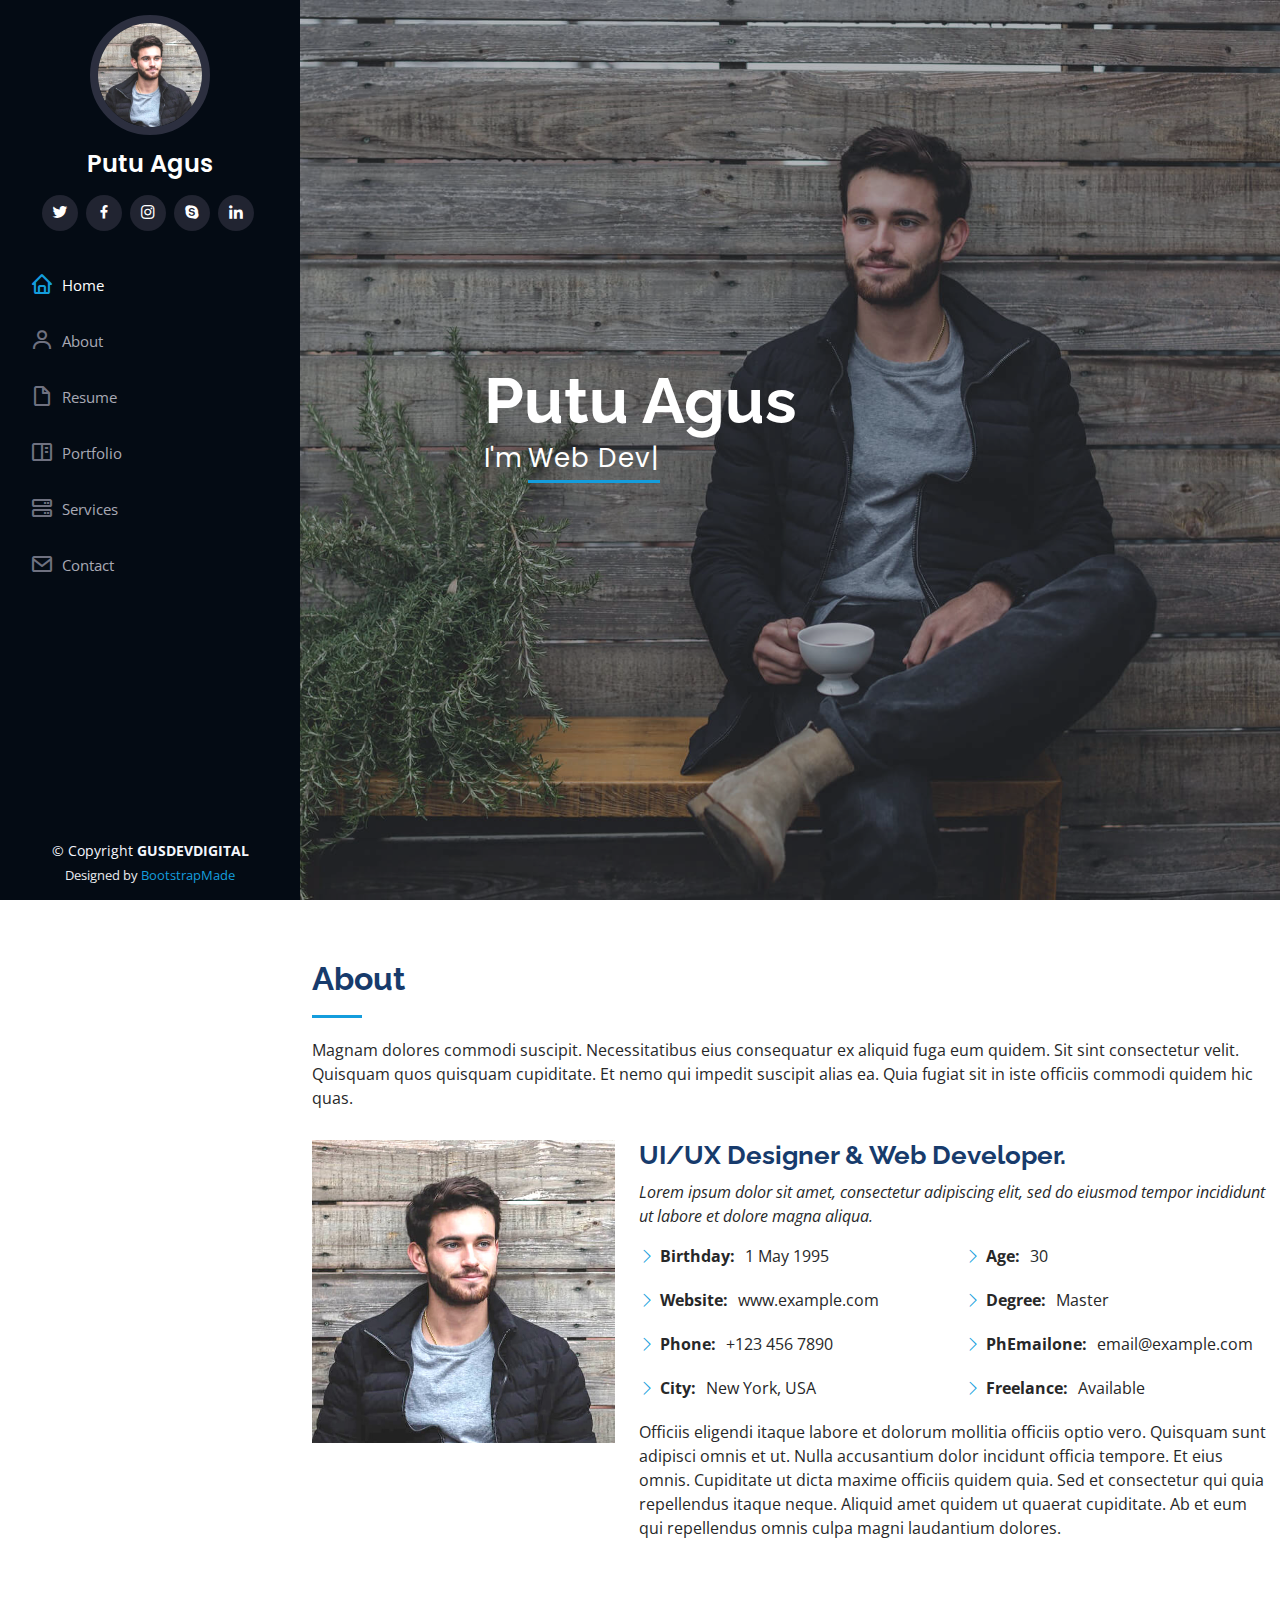
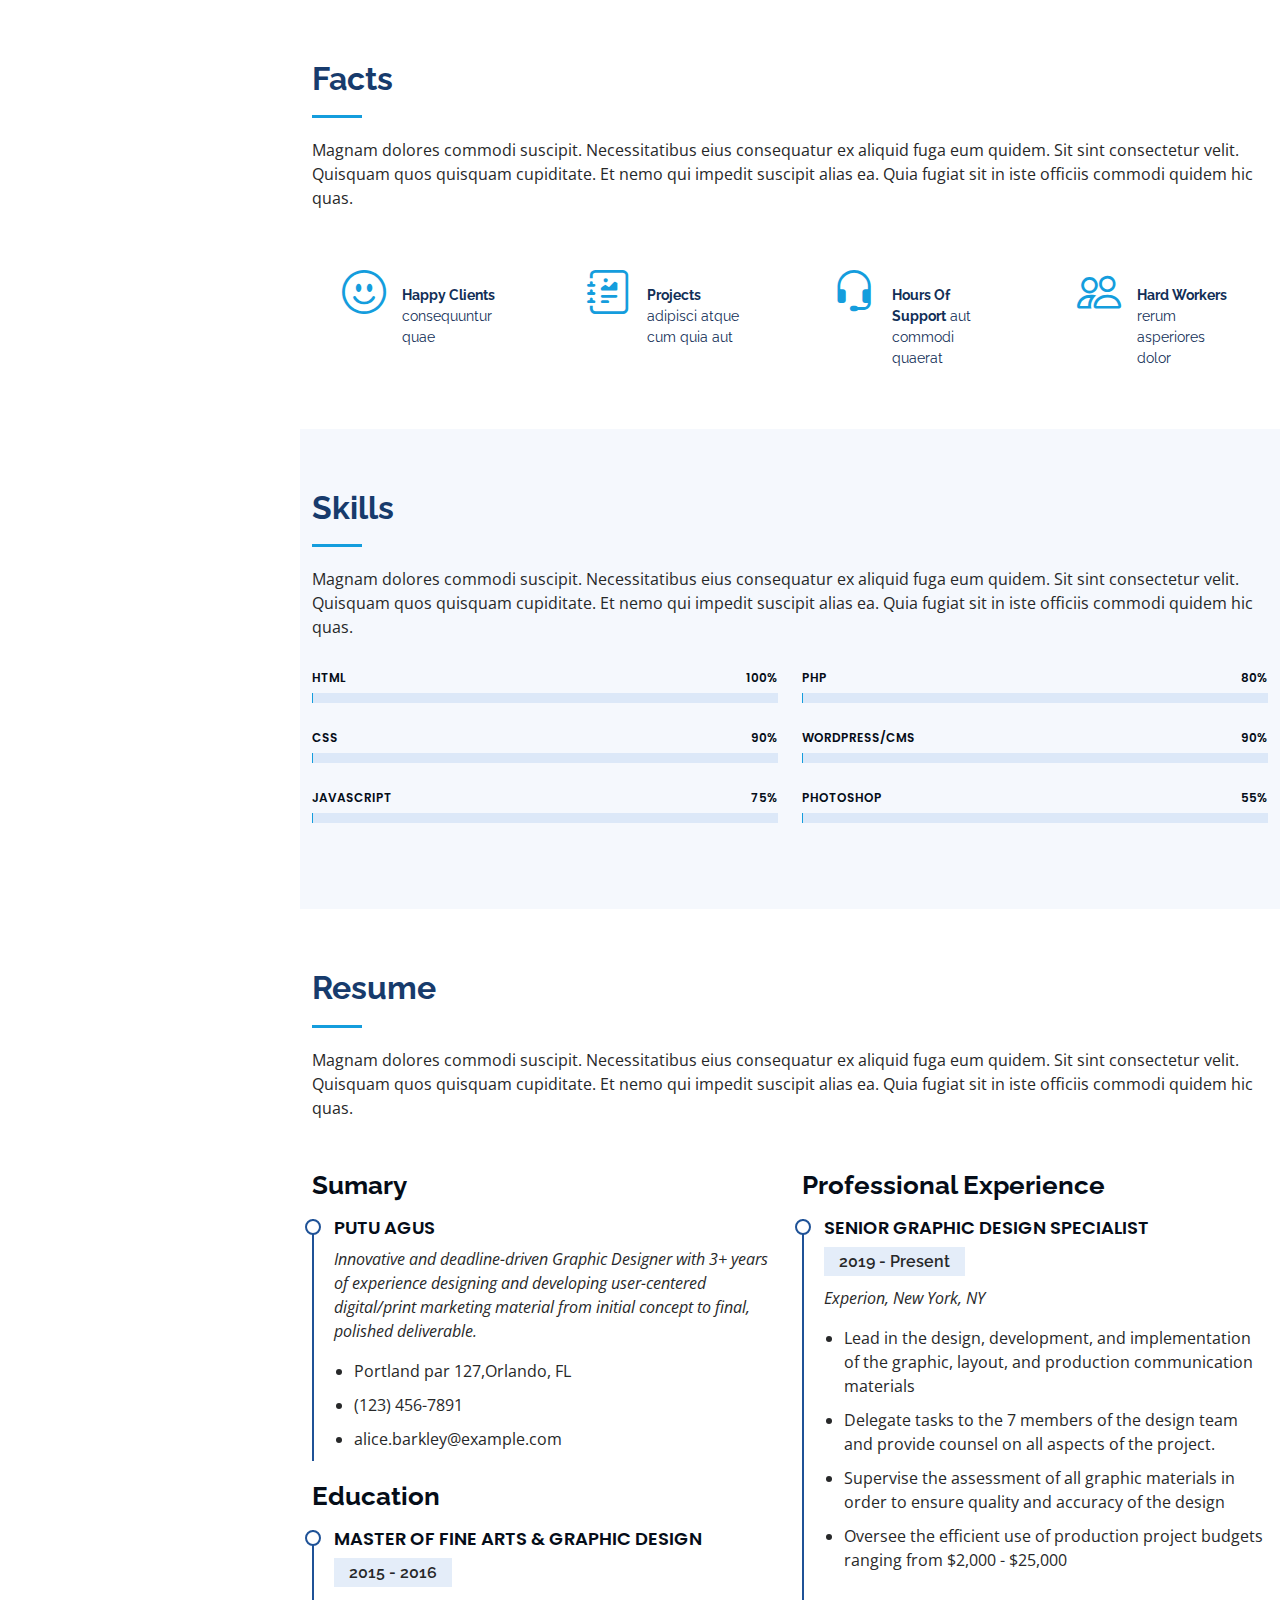
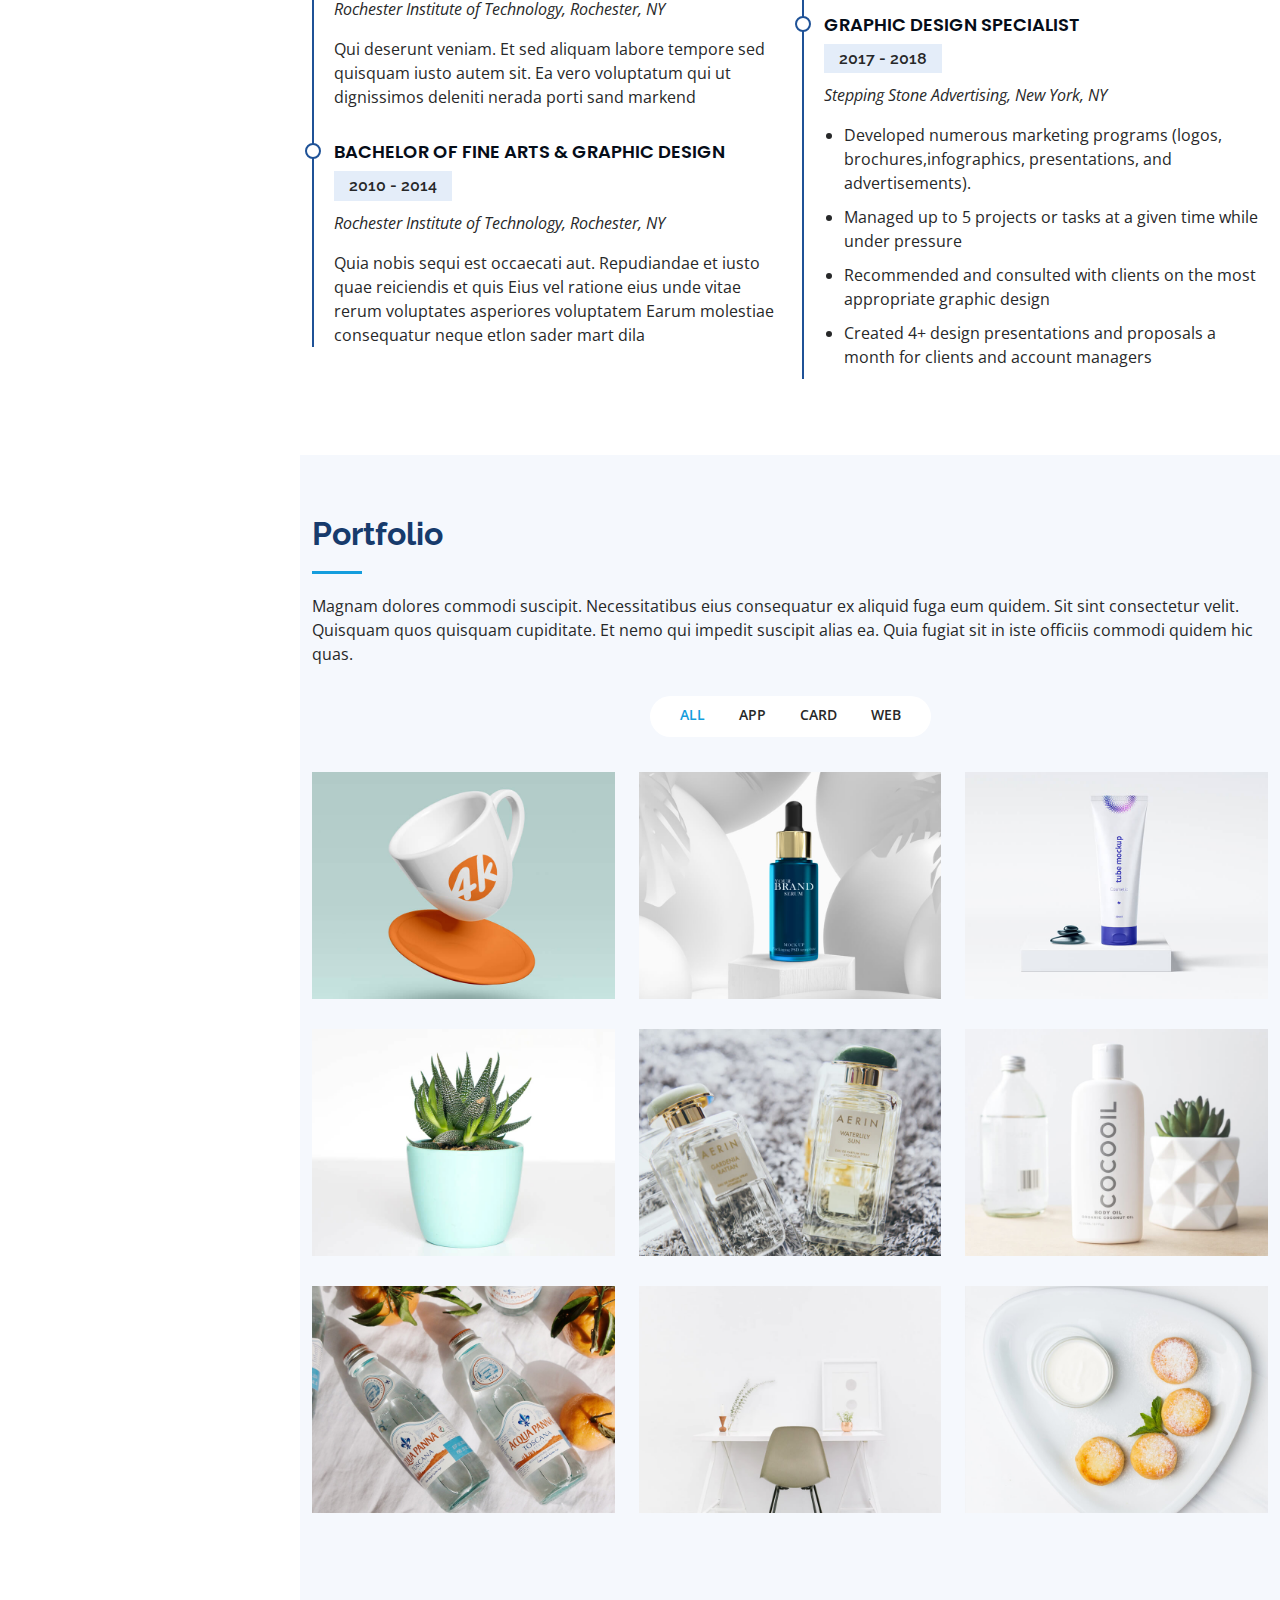
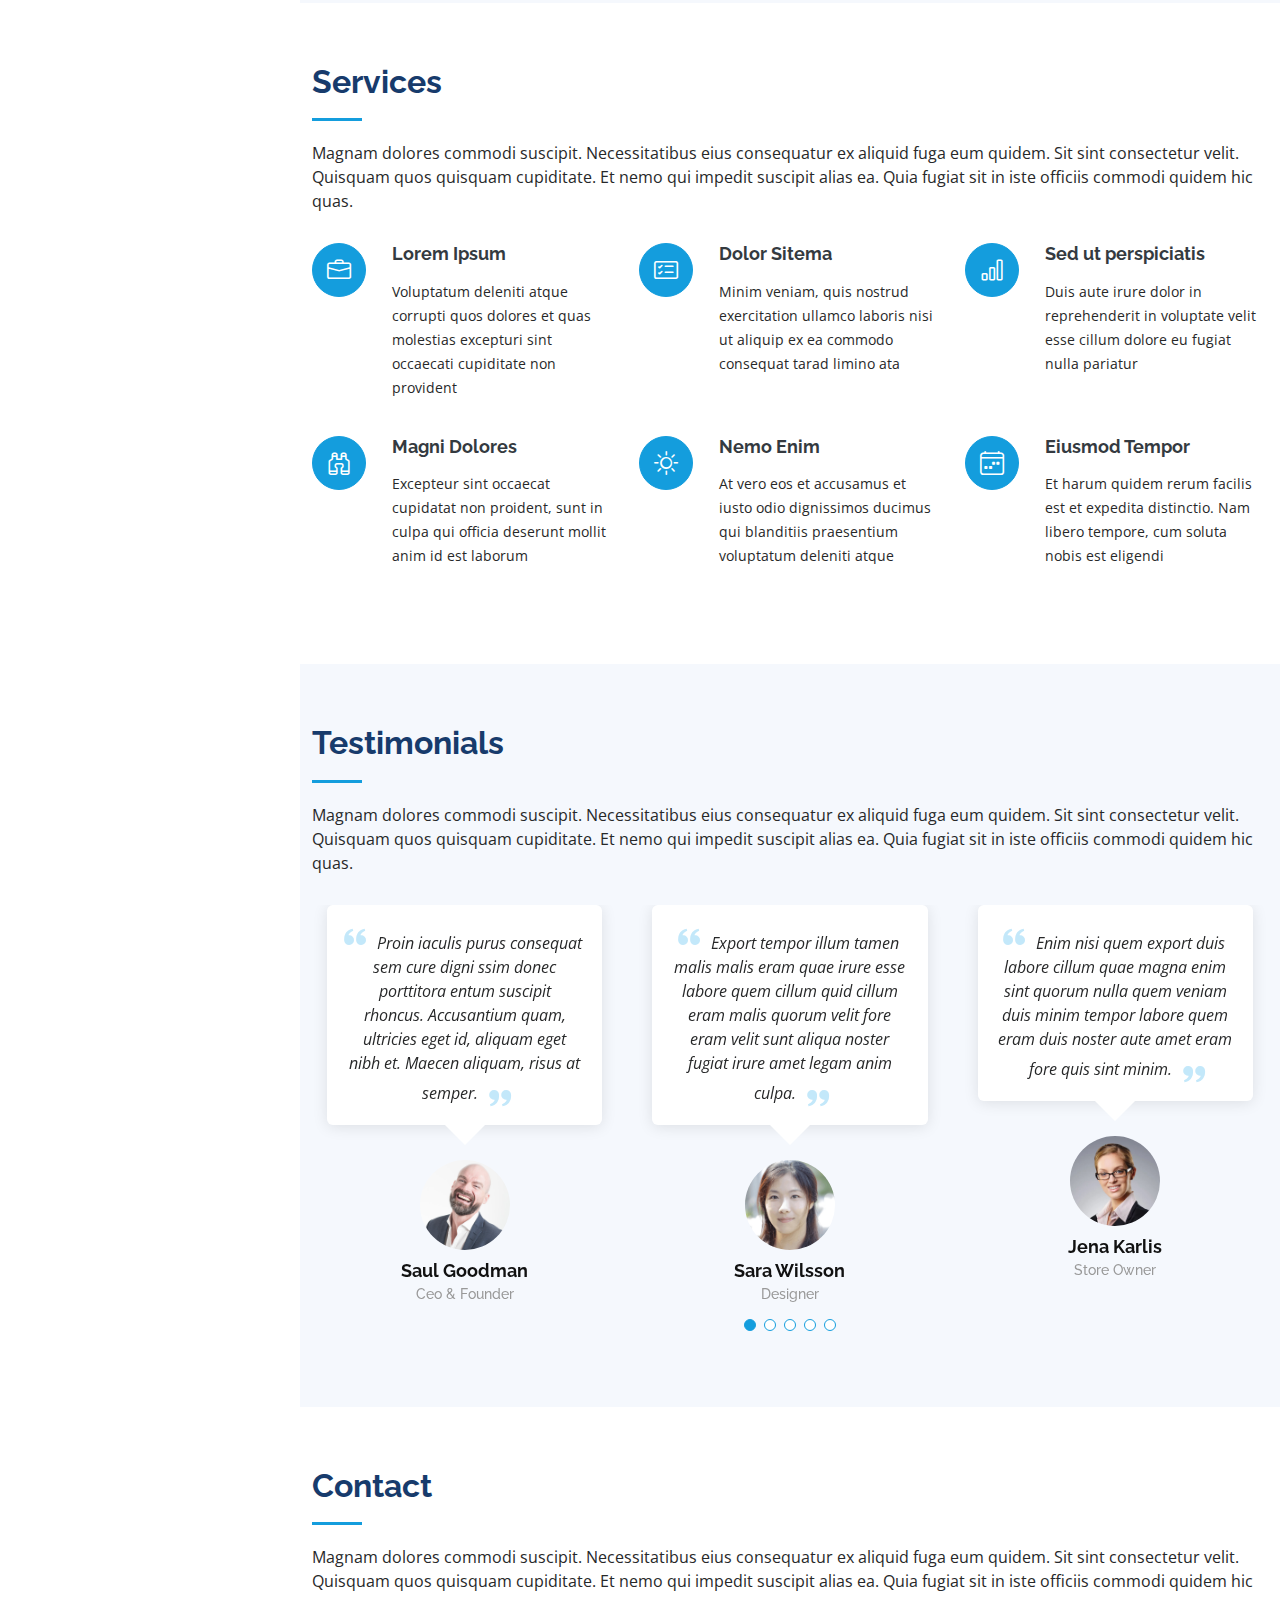
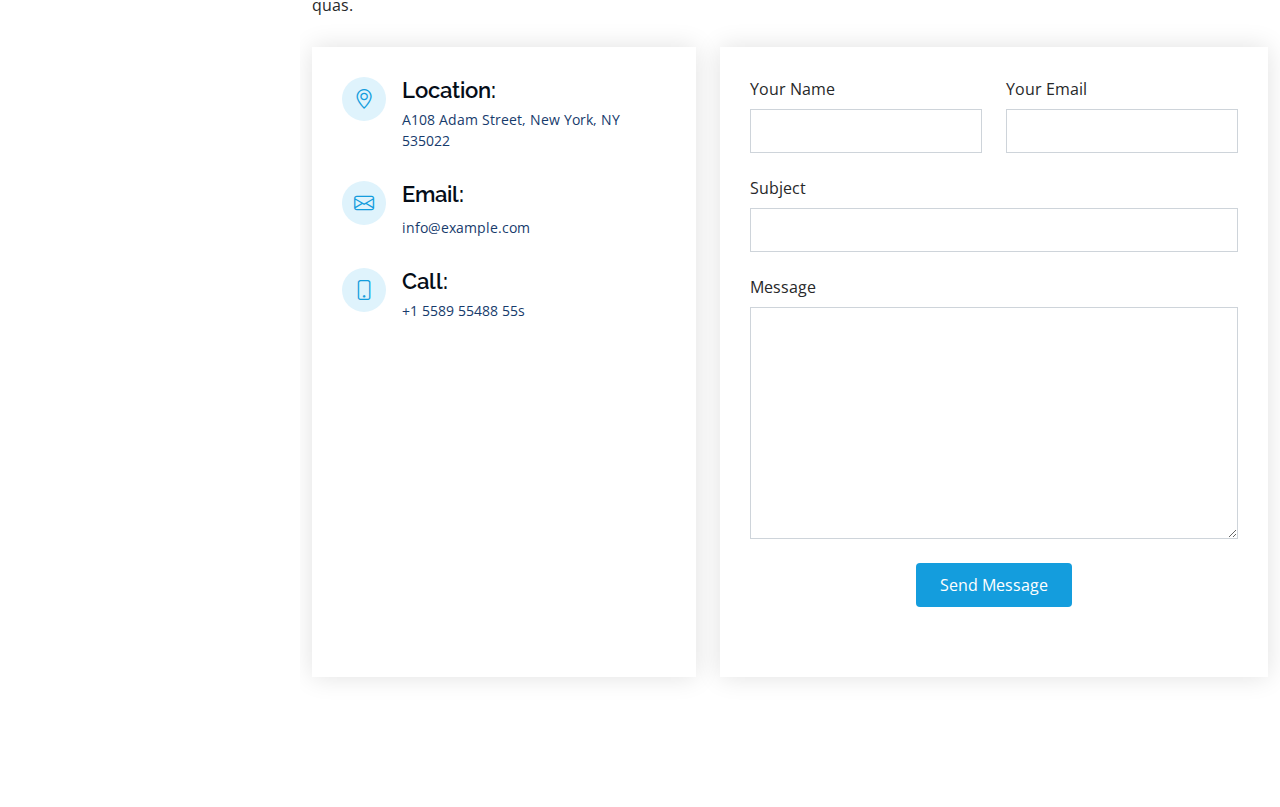
==== commit 0d6fe9f0: "rubah" ====
--- a/index.html
+++ b/index.html
@@ -119,7 +119,7 @@
           I'm
           <span
             class="typed"
-            data-typed-items="Developer, Freelancer, Programmers"
+            data-typed-items="Web Developer, Freelancer, Programmers"
           ></span>
         </p>
       </div>
@@ -1080,7 +1080,7 @@
     <footer id="footer">
       <div class="container">
         <div class="copyright">
-          &copy; Copyright <strong><span>iPortfolio</span></strong>
+          &copy; Copyright <strong><span>GUSDEVDIGITAL</span></strong>
         </div>
         <div class="credits">
           <!-- All the links in the footer should remain intact. -->
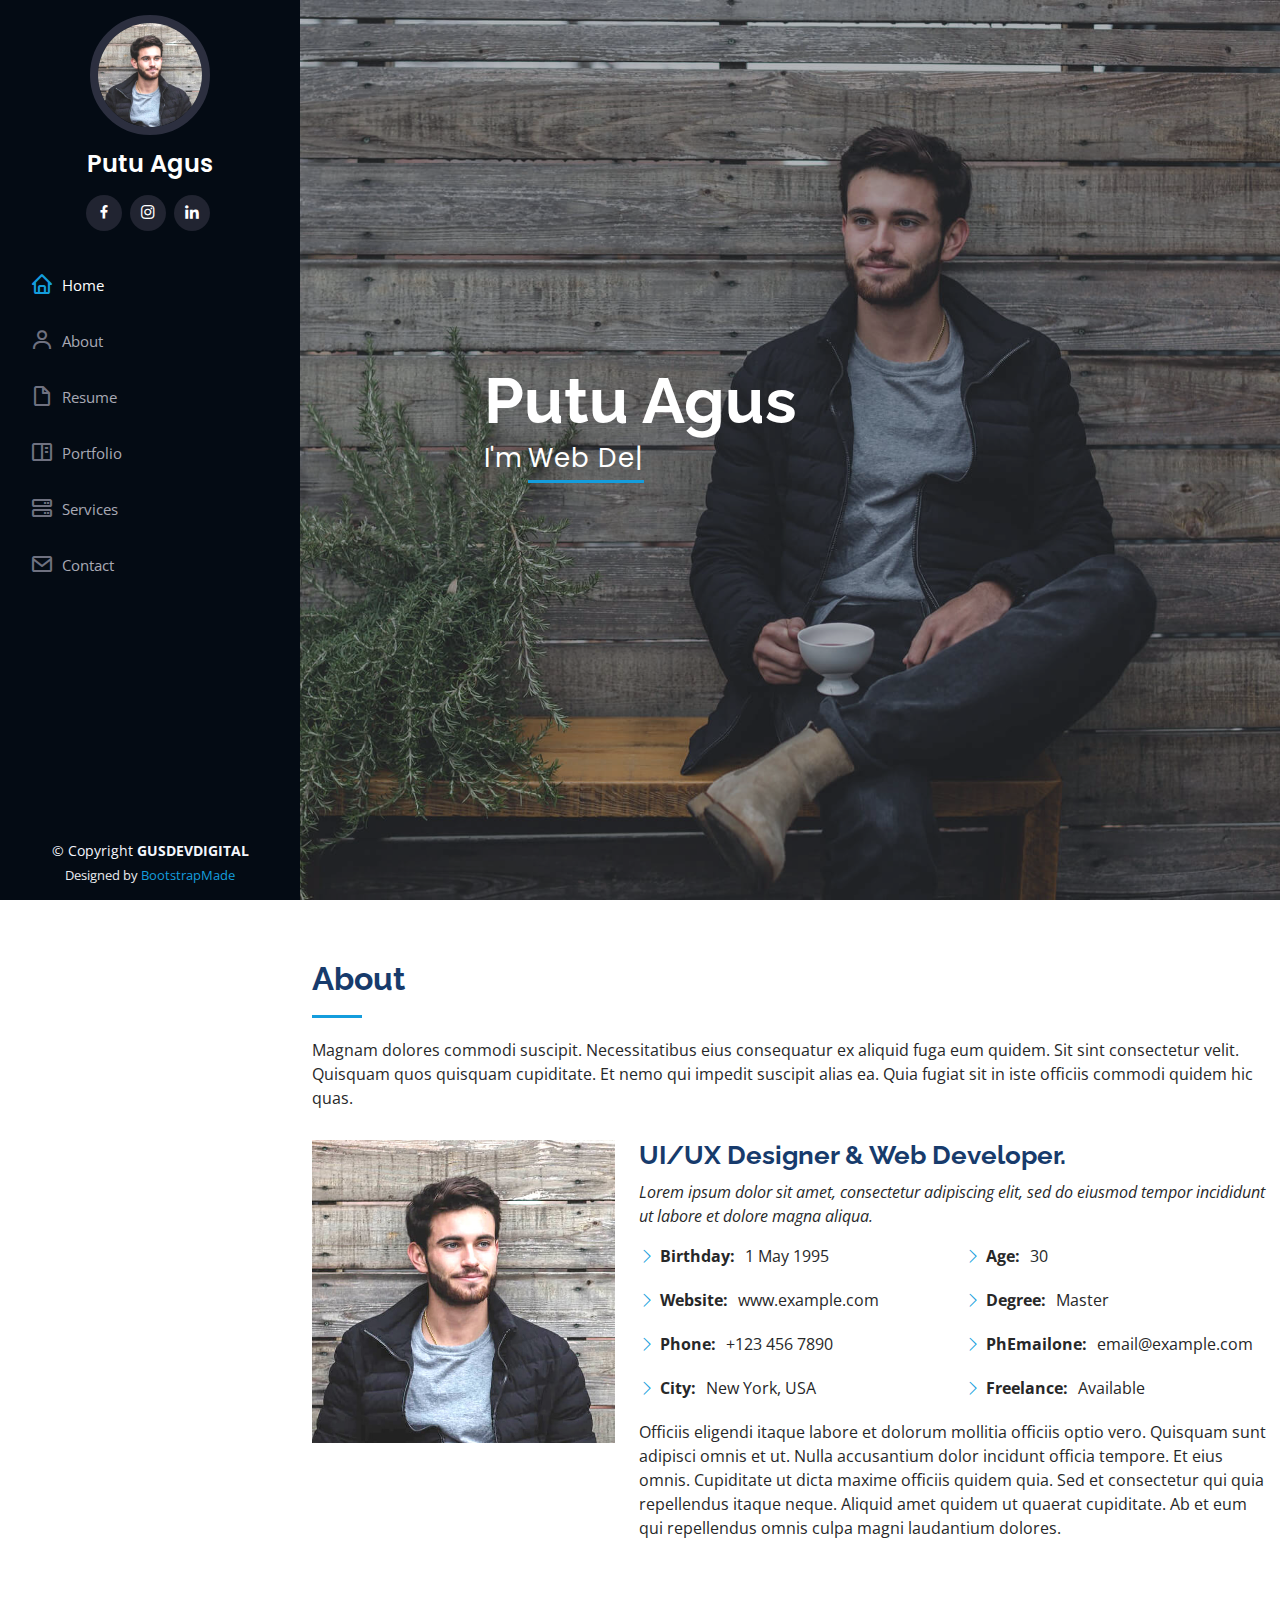
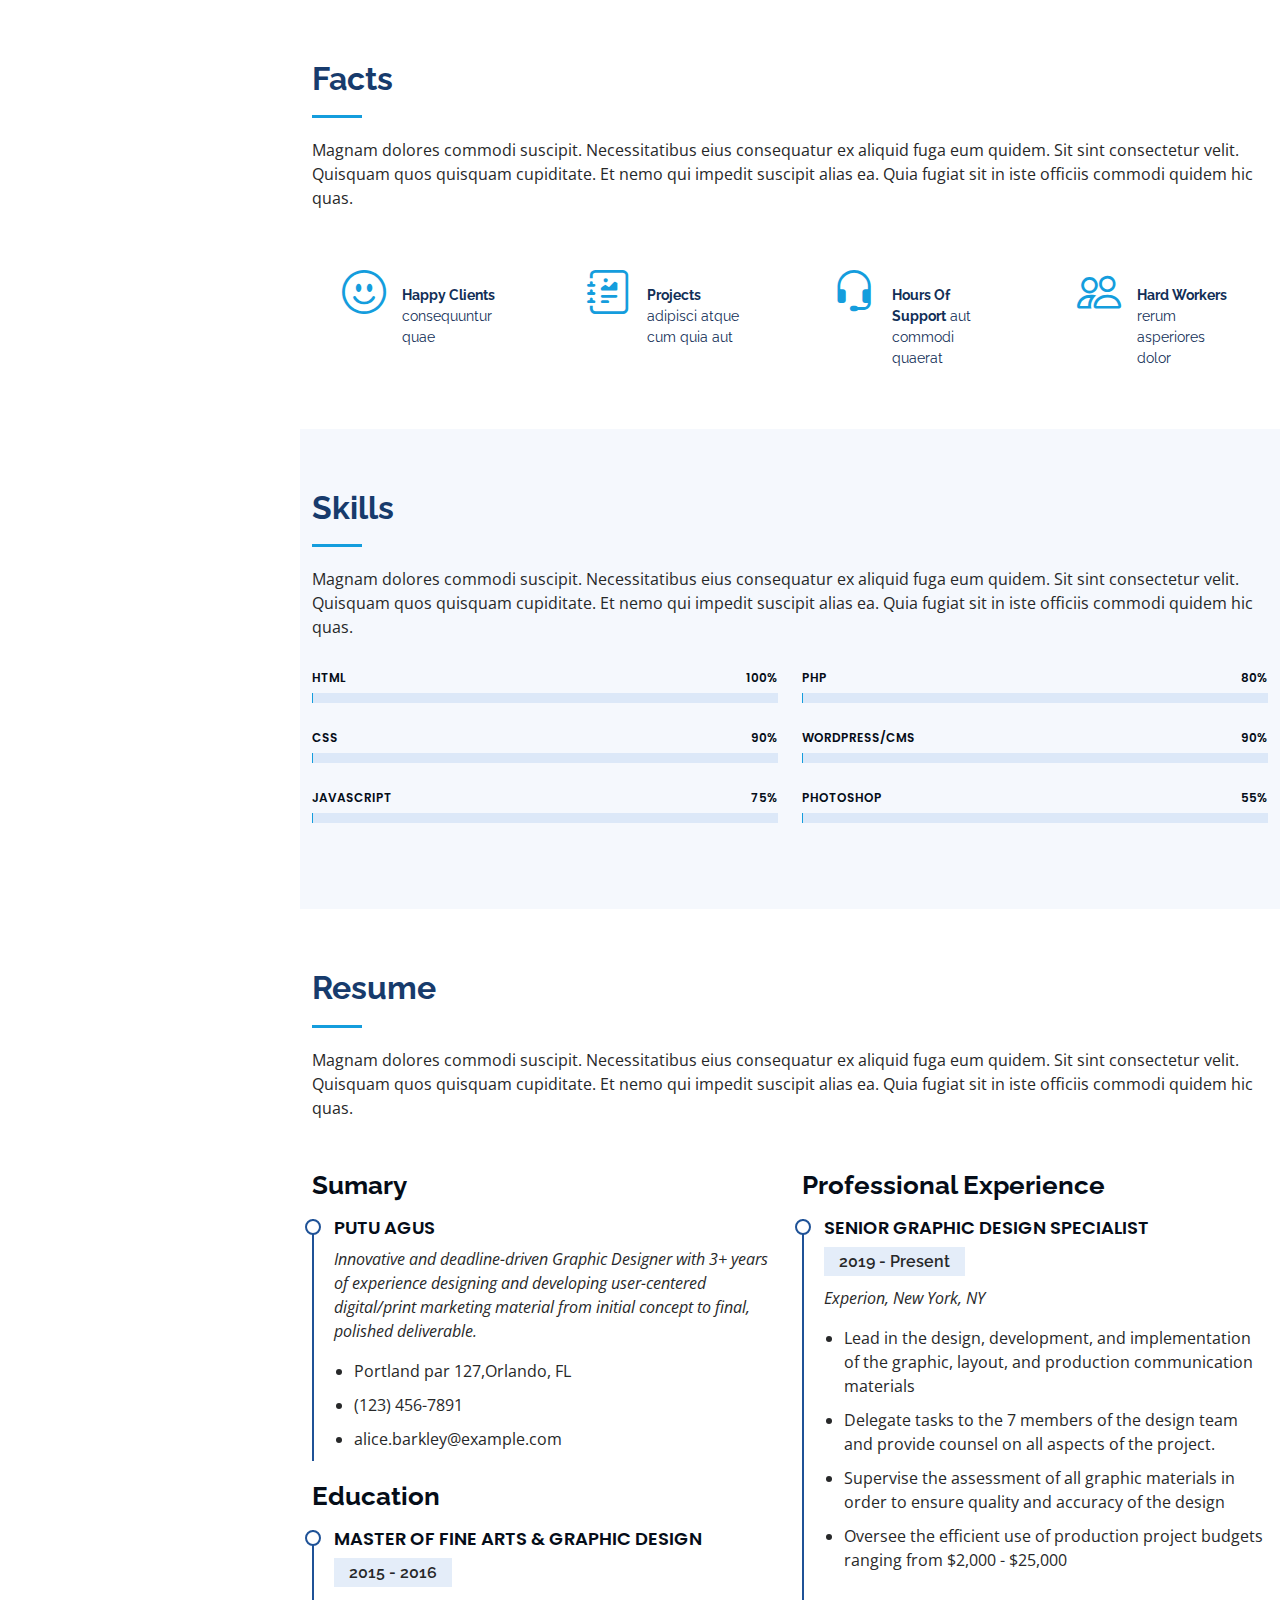
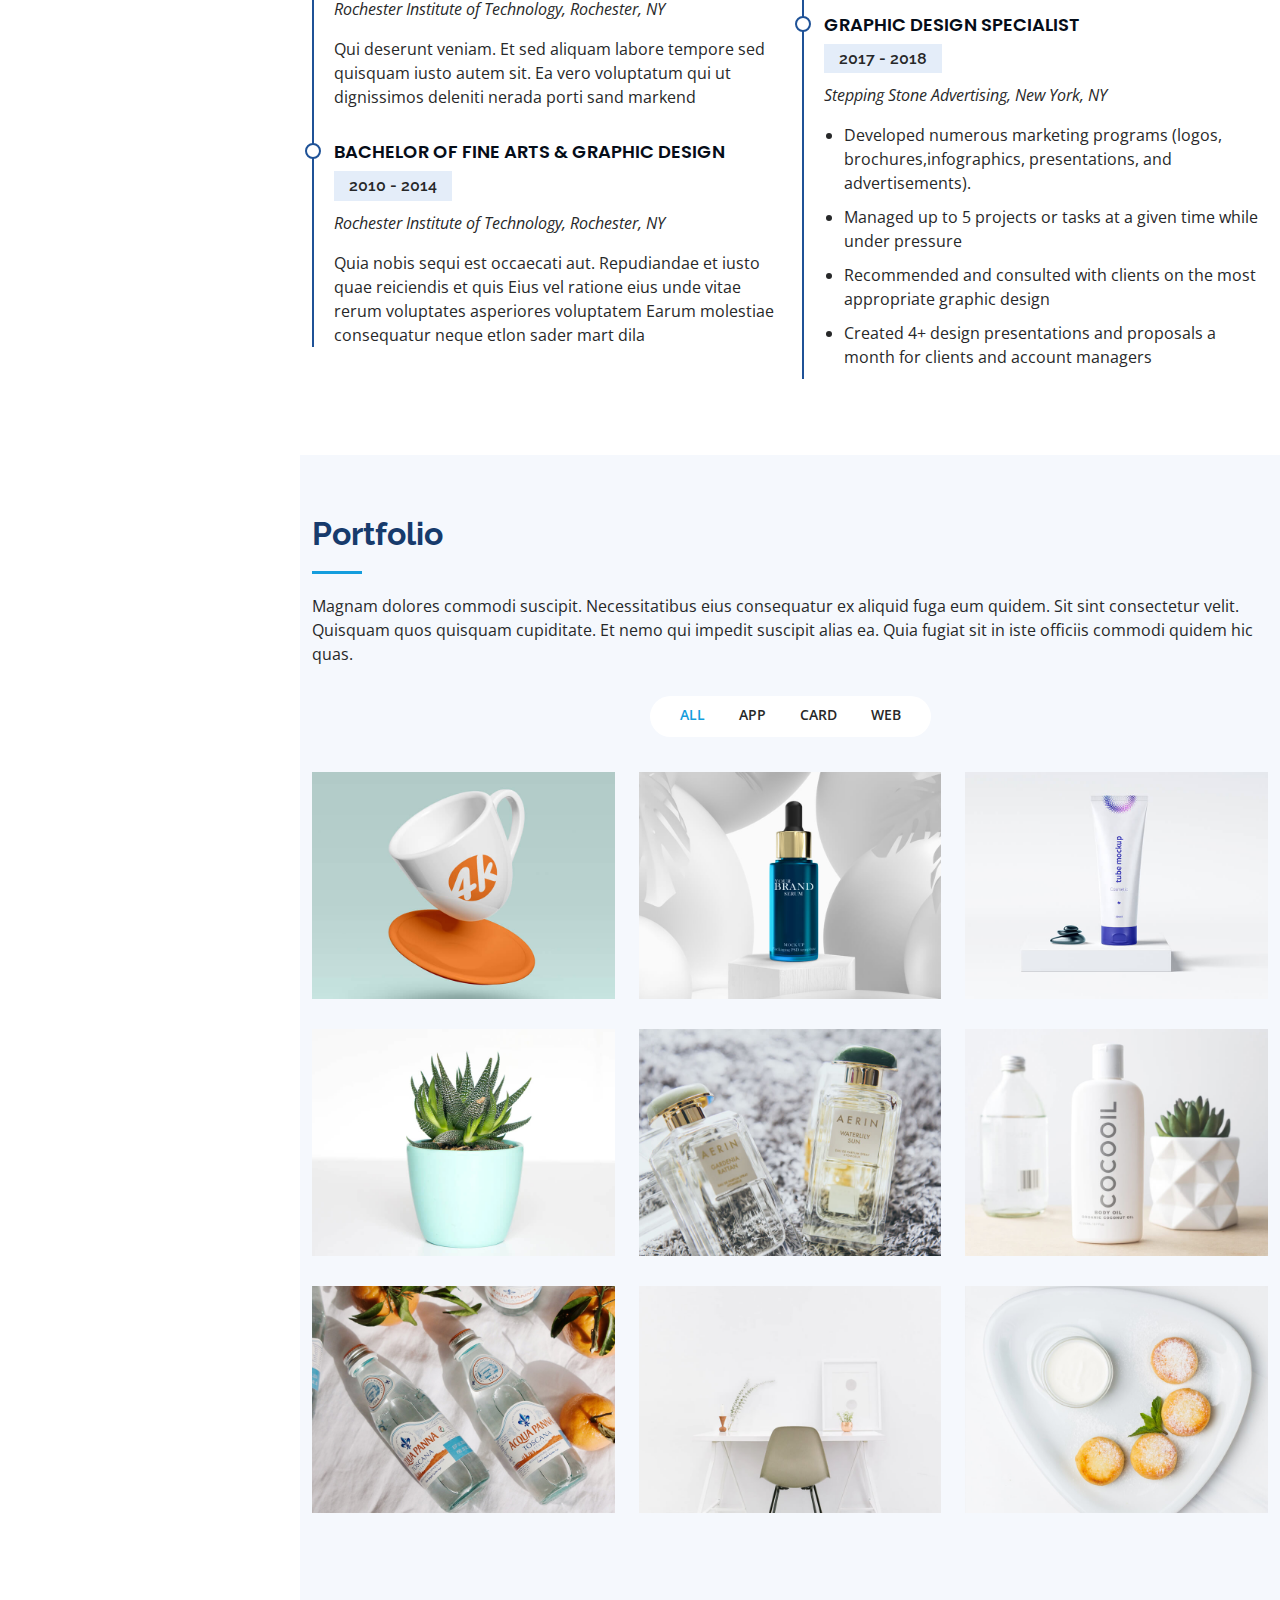
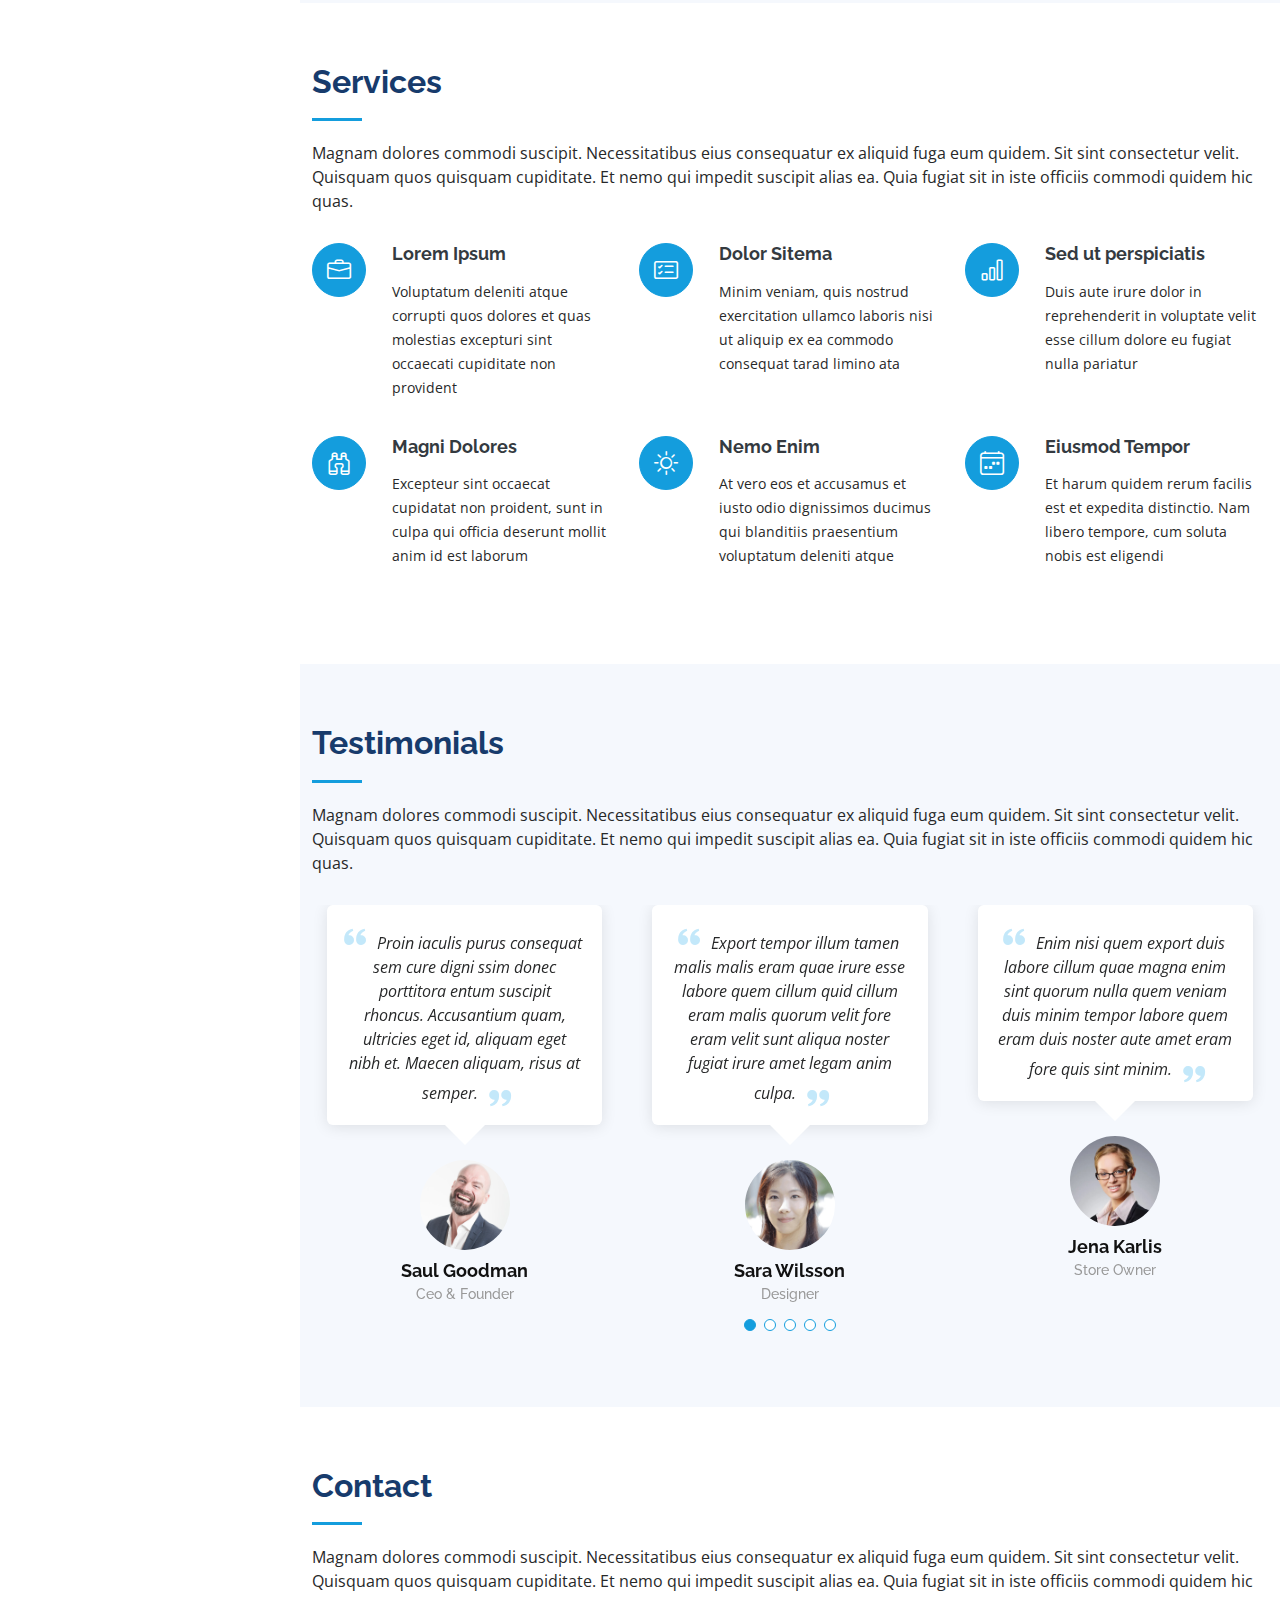
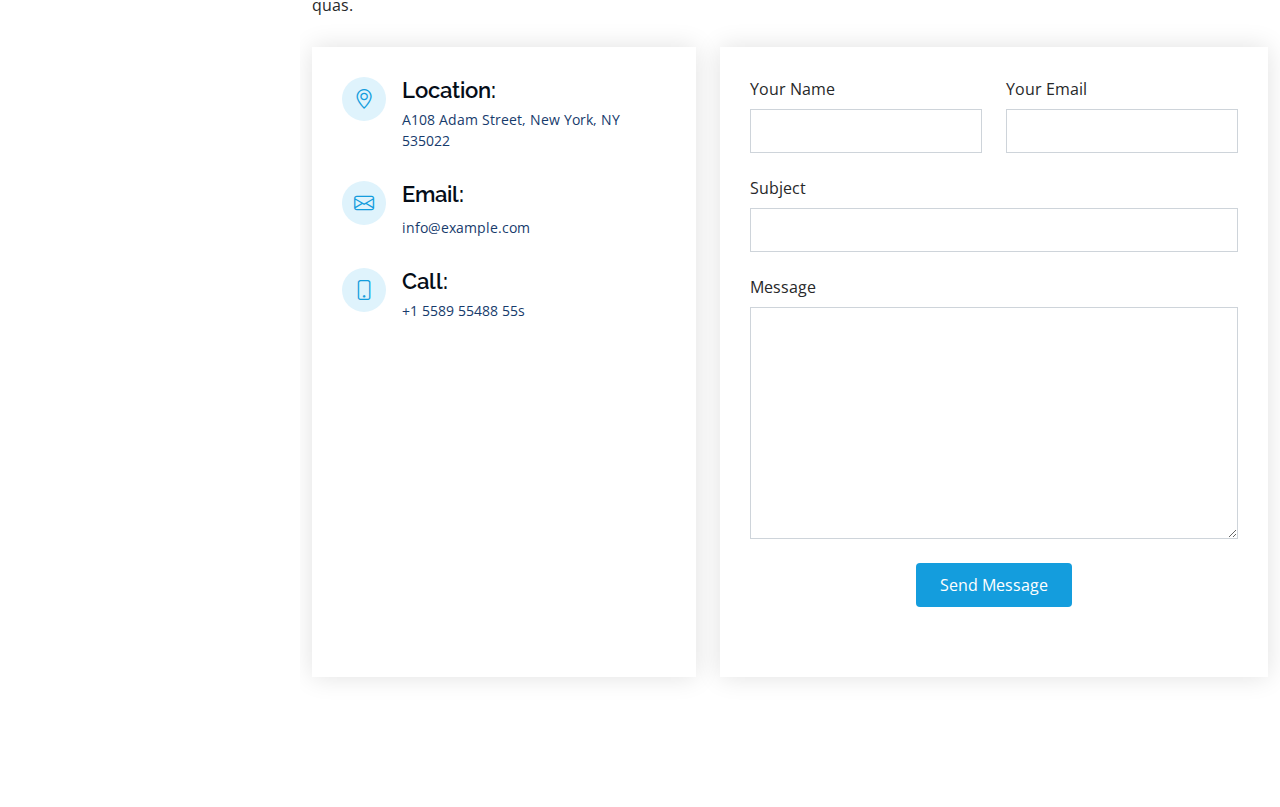
==== commit 276caf11: "edit sosmed" ====
--- a/index.html
+++ b/index.html
@@ -61,10 +61,8 @@
           />
           <h1 class="text-light"><a href="index.html">Putu Agus</a></h1>
           <div class="social-links mt-3 text-center">
-            <a href="#" class="twitter"><i class="bx bxl-twitter"></i></a>
             <a href="#" class="facebook"><i class="bx bxl-facebook"></i></a>
             <a href="#" class="instagram"><i class="bx bxl-instagram"></i></a>
-            <a href="#" class="google-plus"><i class="bx bxl-skype"></i></a>
             <a href="#" class="linkedin"><i class="bx bxl-linkedin"></i></a>
           </div>
         </div>
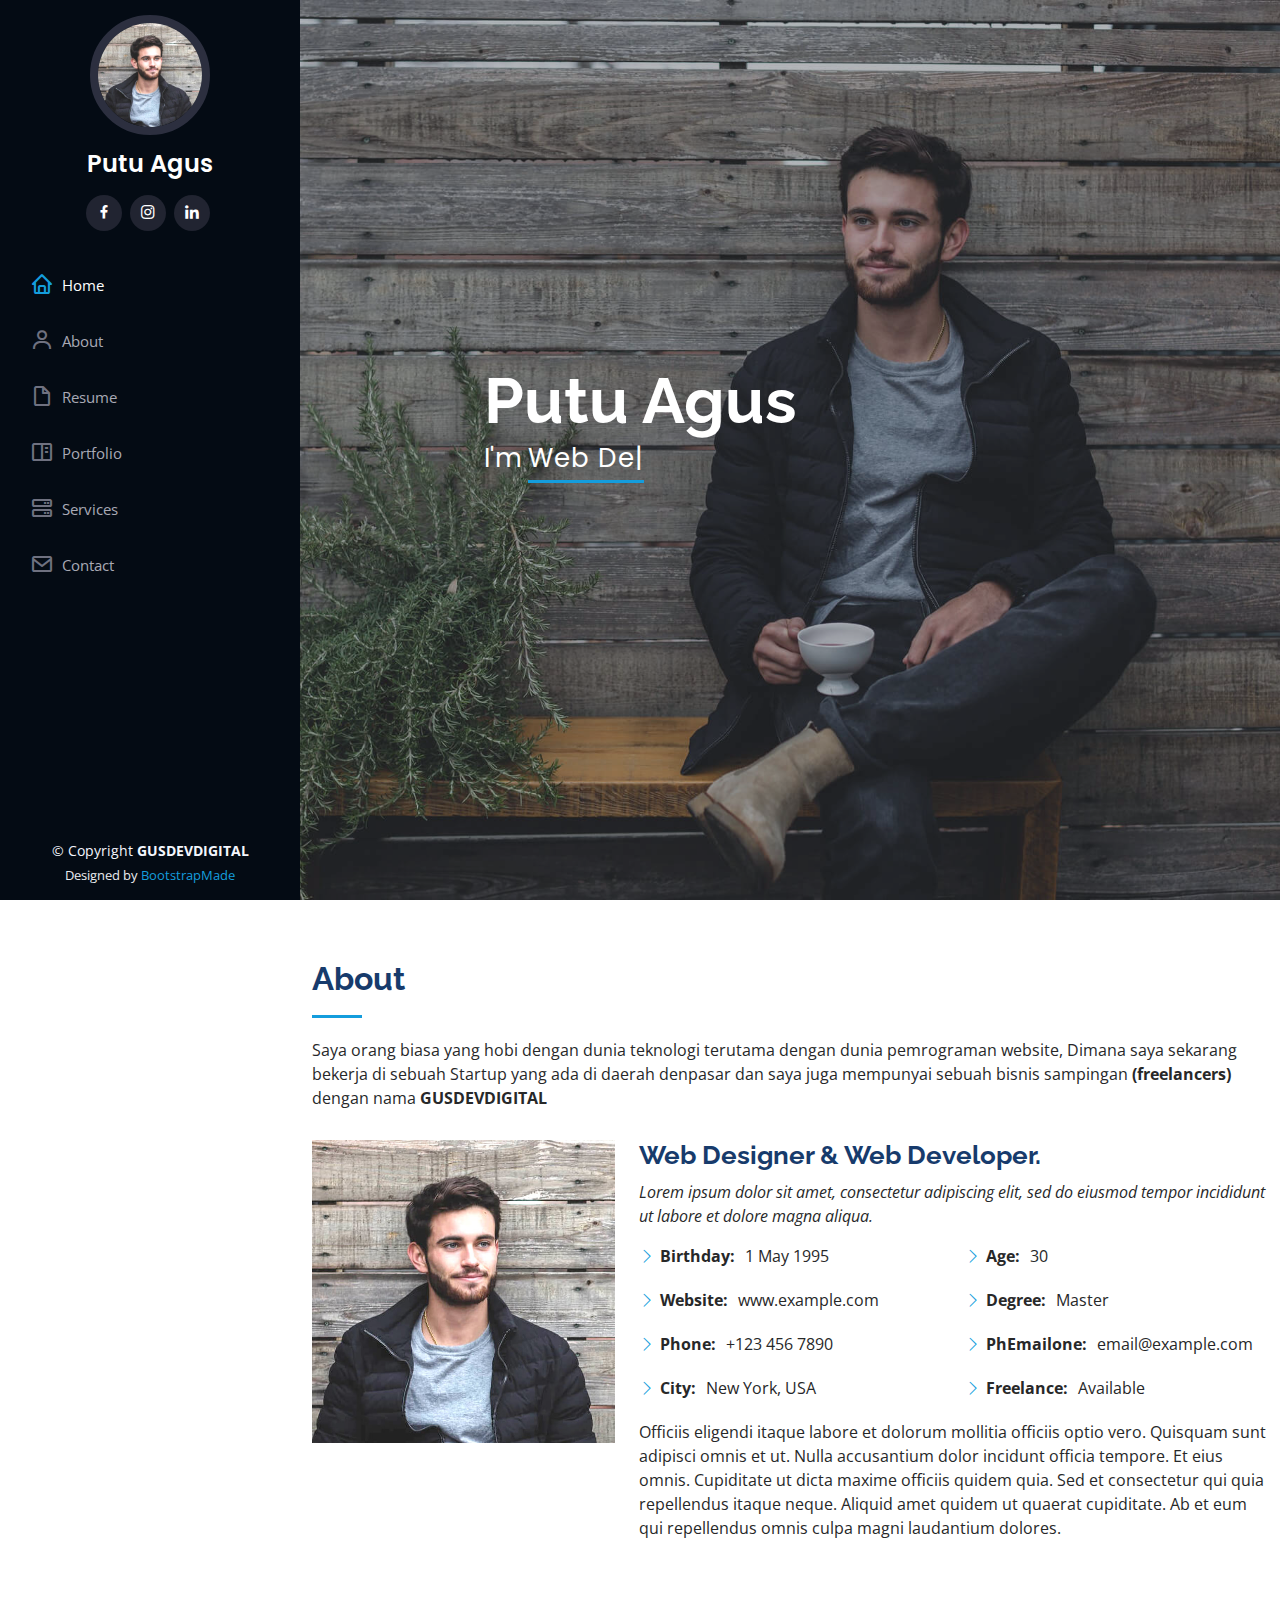
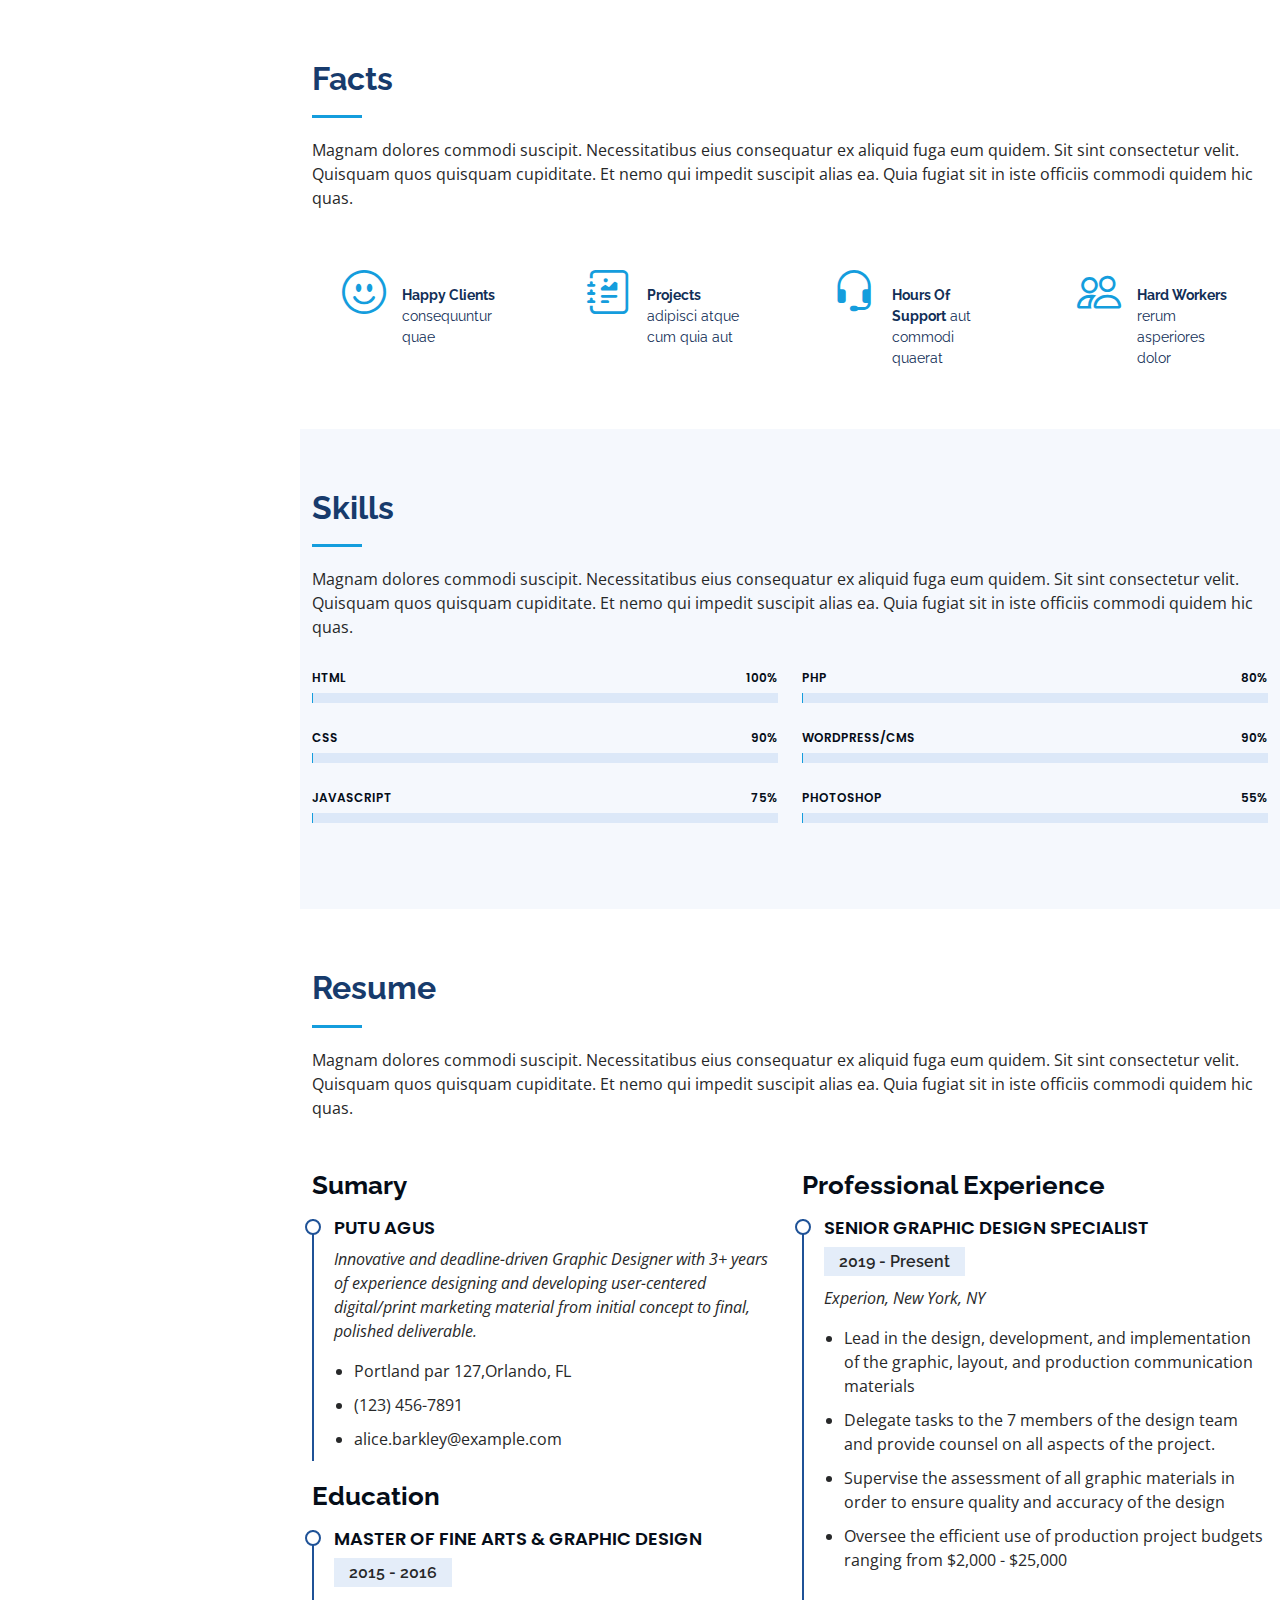
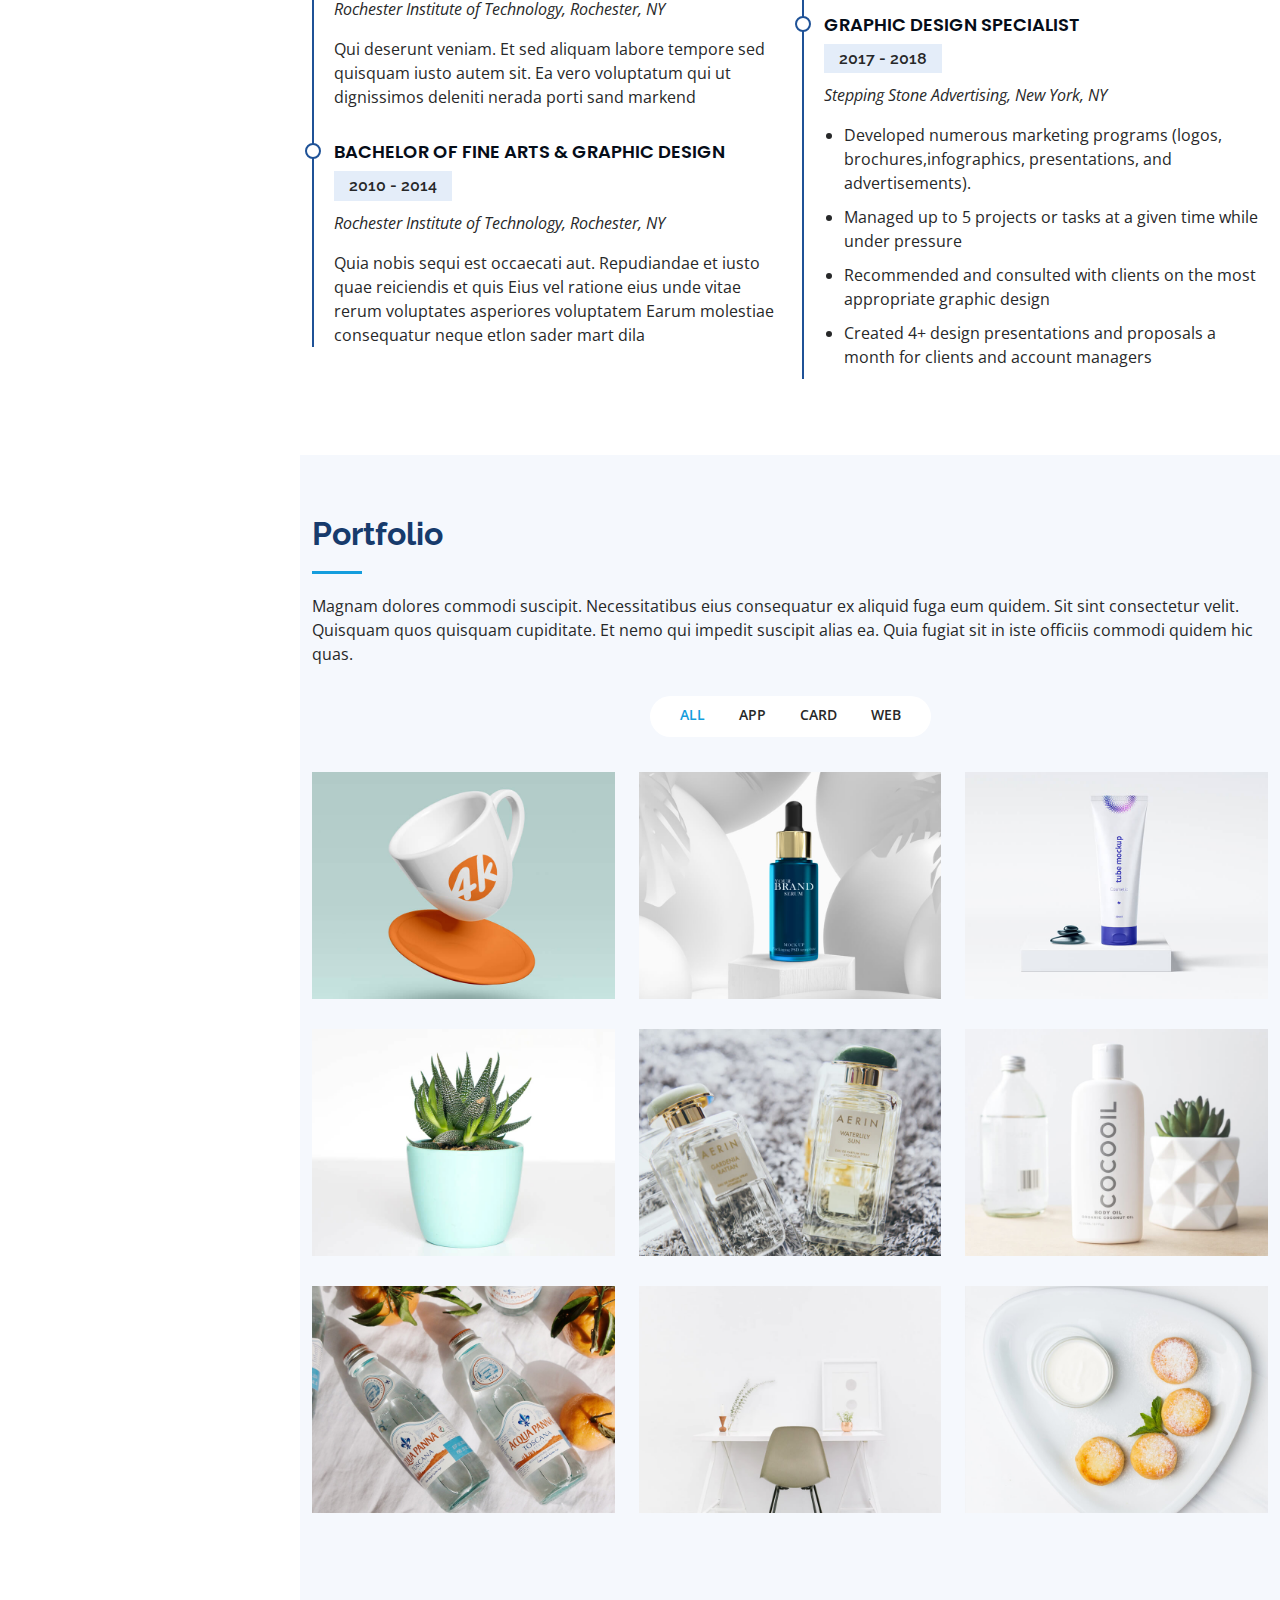
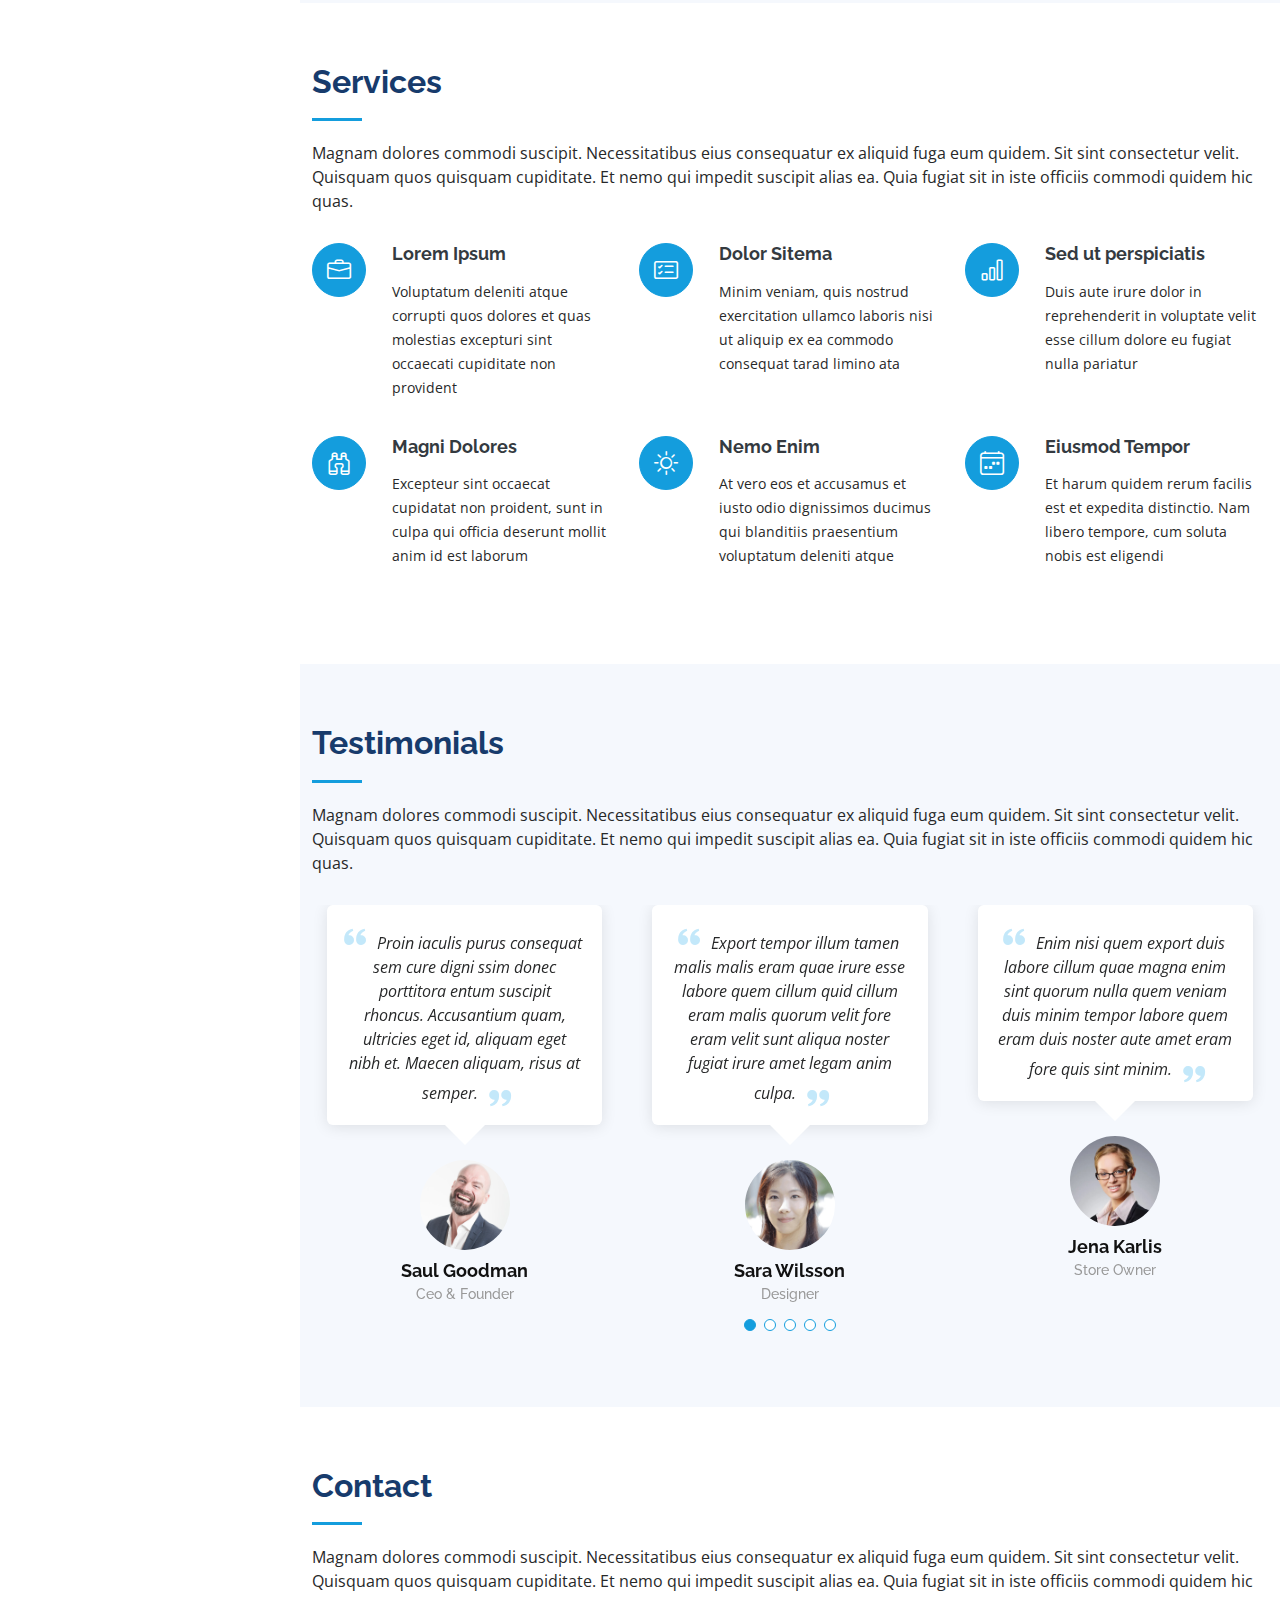
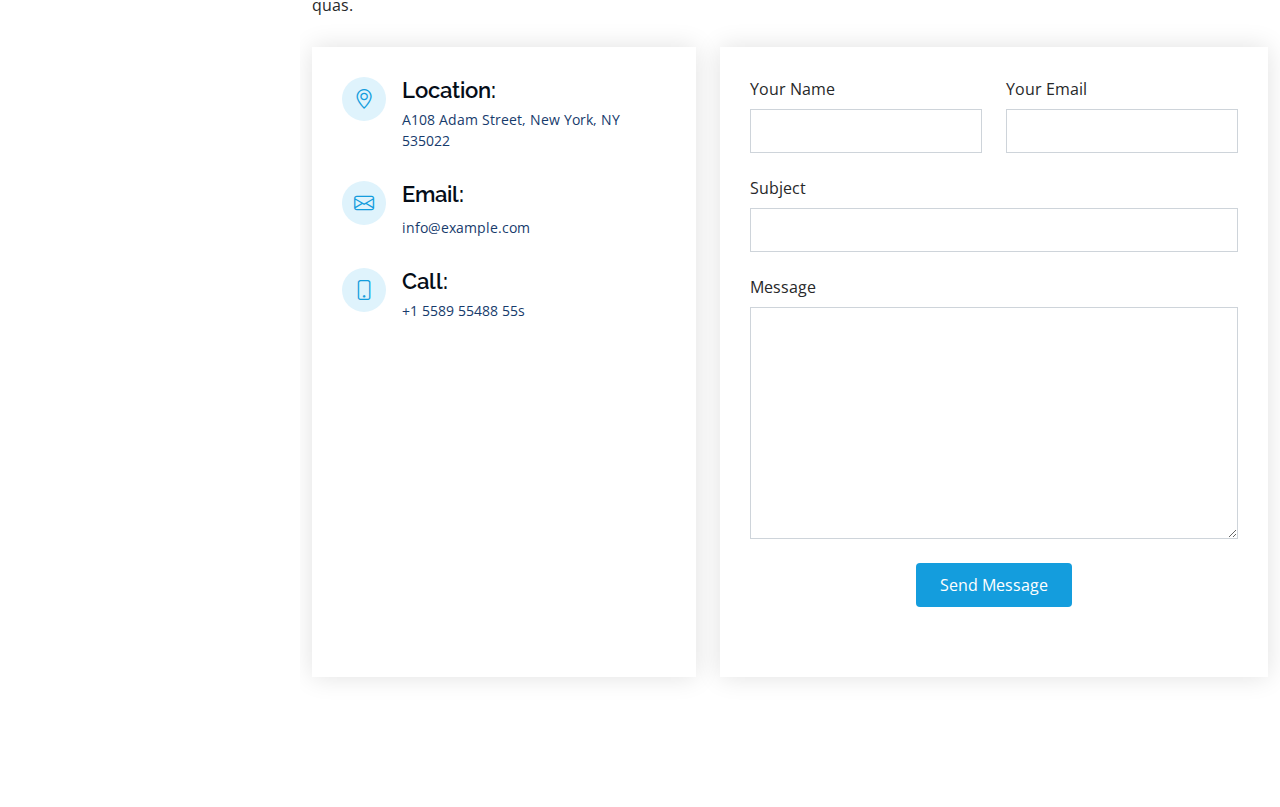
==== commit 6a4ee38d: "update baru" ====
--- a/index.html
+++ b/index.html
@@ -131,10 +131,11 @@
           <div class="section-title">
             <h2>About</h2>
             <p>
-              Magnam dolores commodi suscipit. Necessitatibus eius consequatur
-              ex aliquid fuga eum quidem. Sit sint consectetur velit. Quisquam
-              quos quisquam cupiditate. Et nemo qui impedit suscipit alias ea.
-              Quia fugiat sit in iste officiis commodi quidem hic quas.
+              Saya orang biasa yang hobi dengan dunia teknologi terutama dengan
+              dunia pemrograman website, Dimana saya sekarang bekerja di sebuah
+              Startup yang ada di daerah denpasar dan saya juga mempunyai sebuah
+              bisnis sampingan <strong>(freelancers)</strong> dengan nama
+              <strong>GUSDEVDIGITAL</strong>
             </p>
           </div>
 
@@ -143,7 +144,7 @@
               <img src="assets/img/profile-img.jpg" class="img-fluid" alt="" />
             </div>
             <div class="col-lg-8 pt-4 pt-lg-0 content" data-aos="fade-left">
-              <h3>UI/UX Designer &amp; Web Developer.</h3>
+              <h3>Web Designer &amp; Web Developer.</h3>
               <p class="fst-italic">
                 Lorem ipsum dolor sit amet, consectetur adipiscing elit, sed do
                 eiusmod tempor incididunt ut labore et dolore magna aliqua.
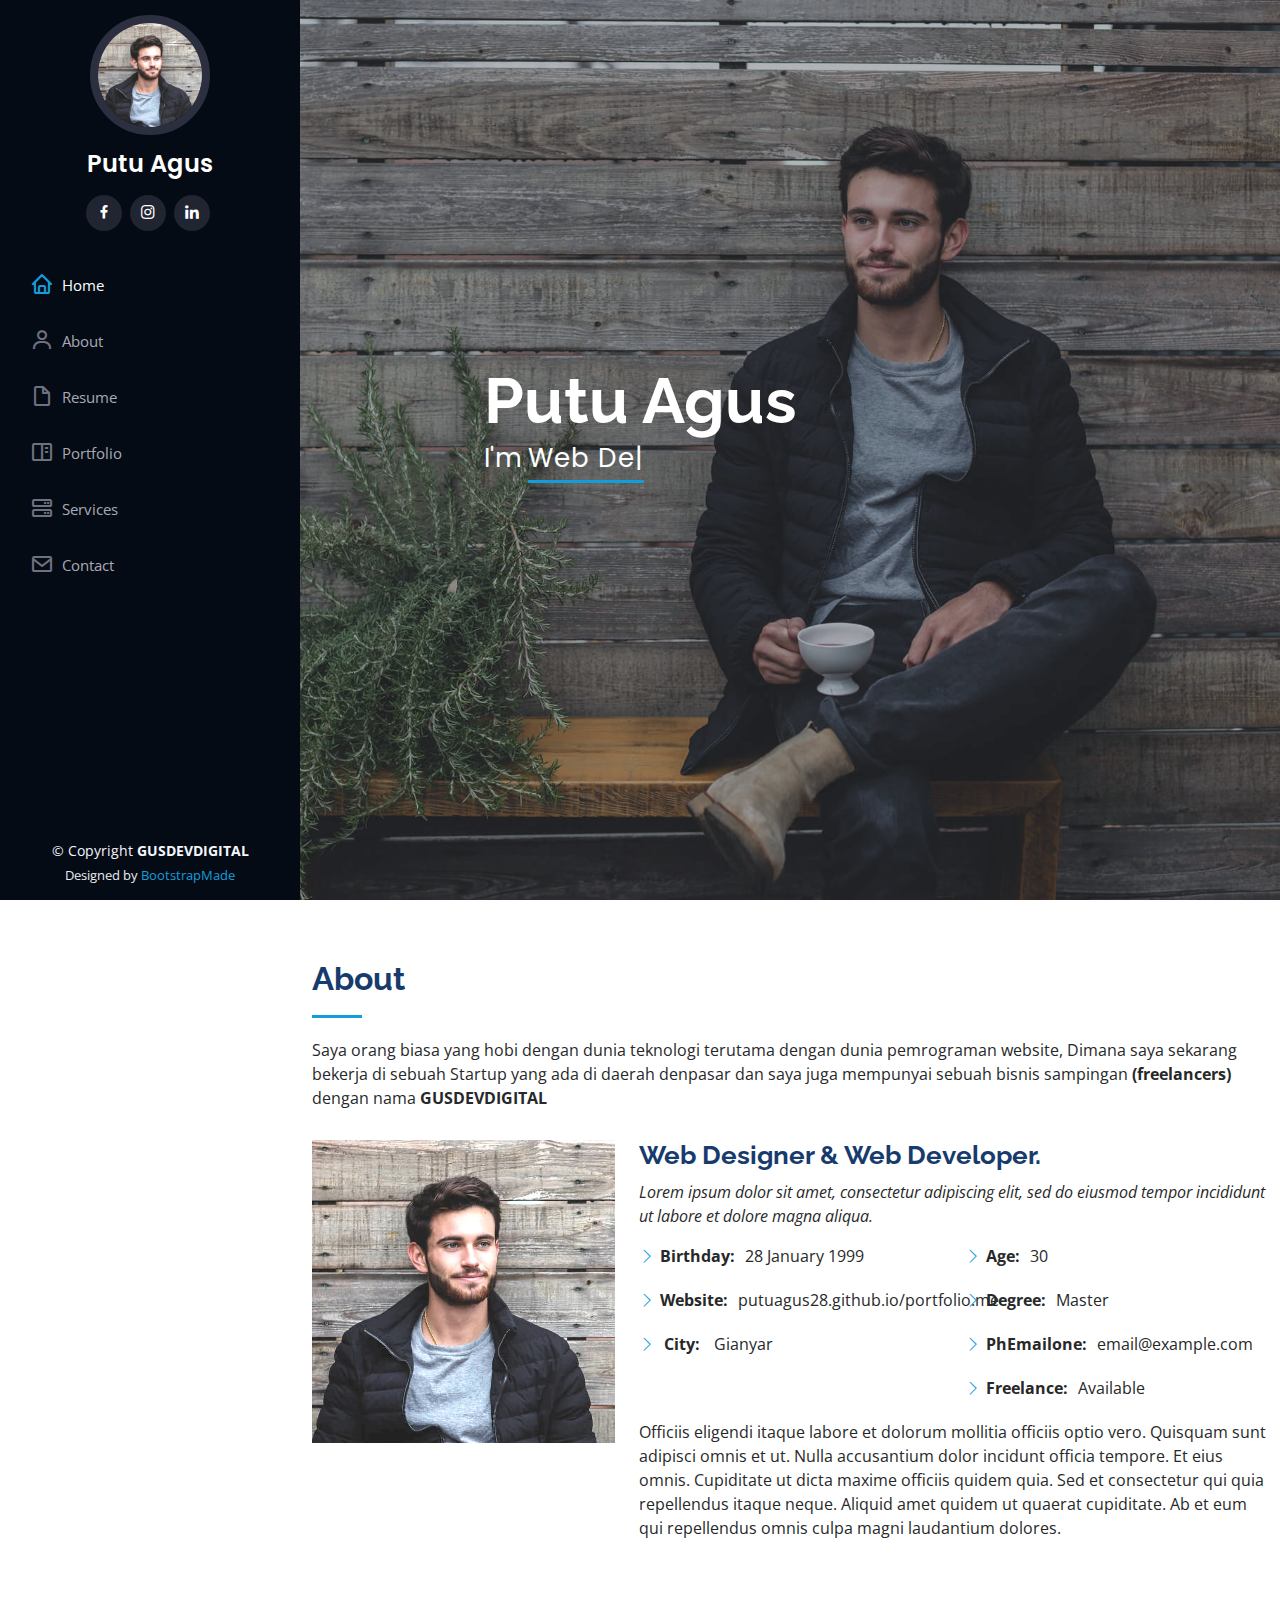
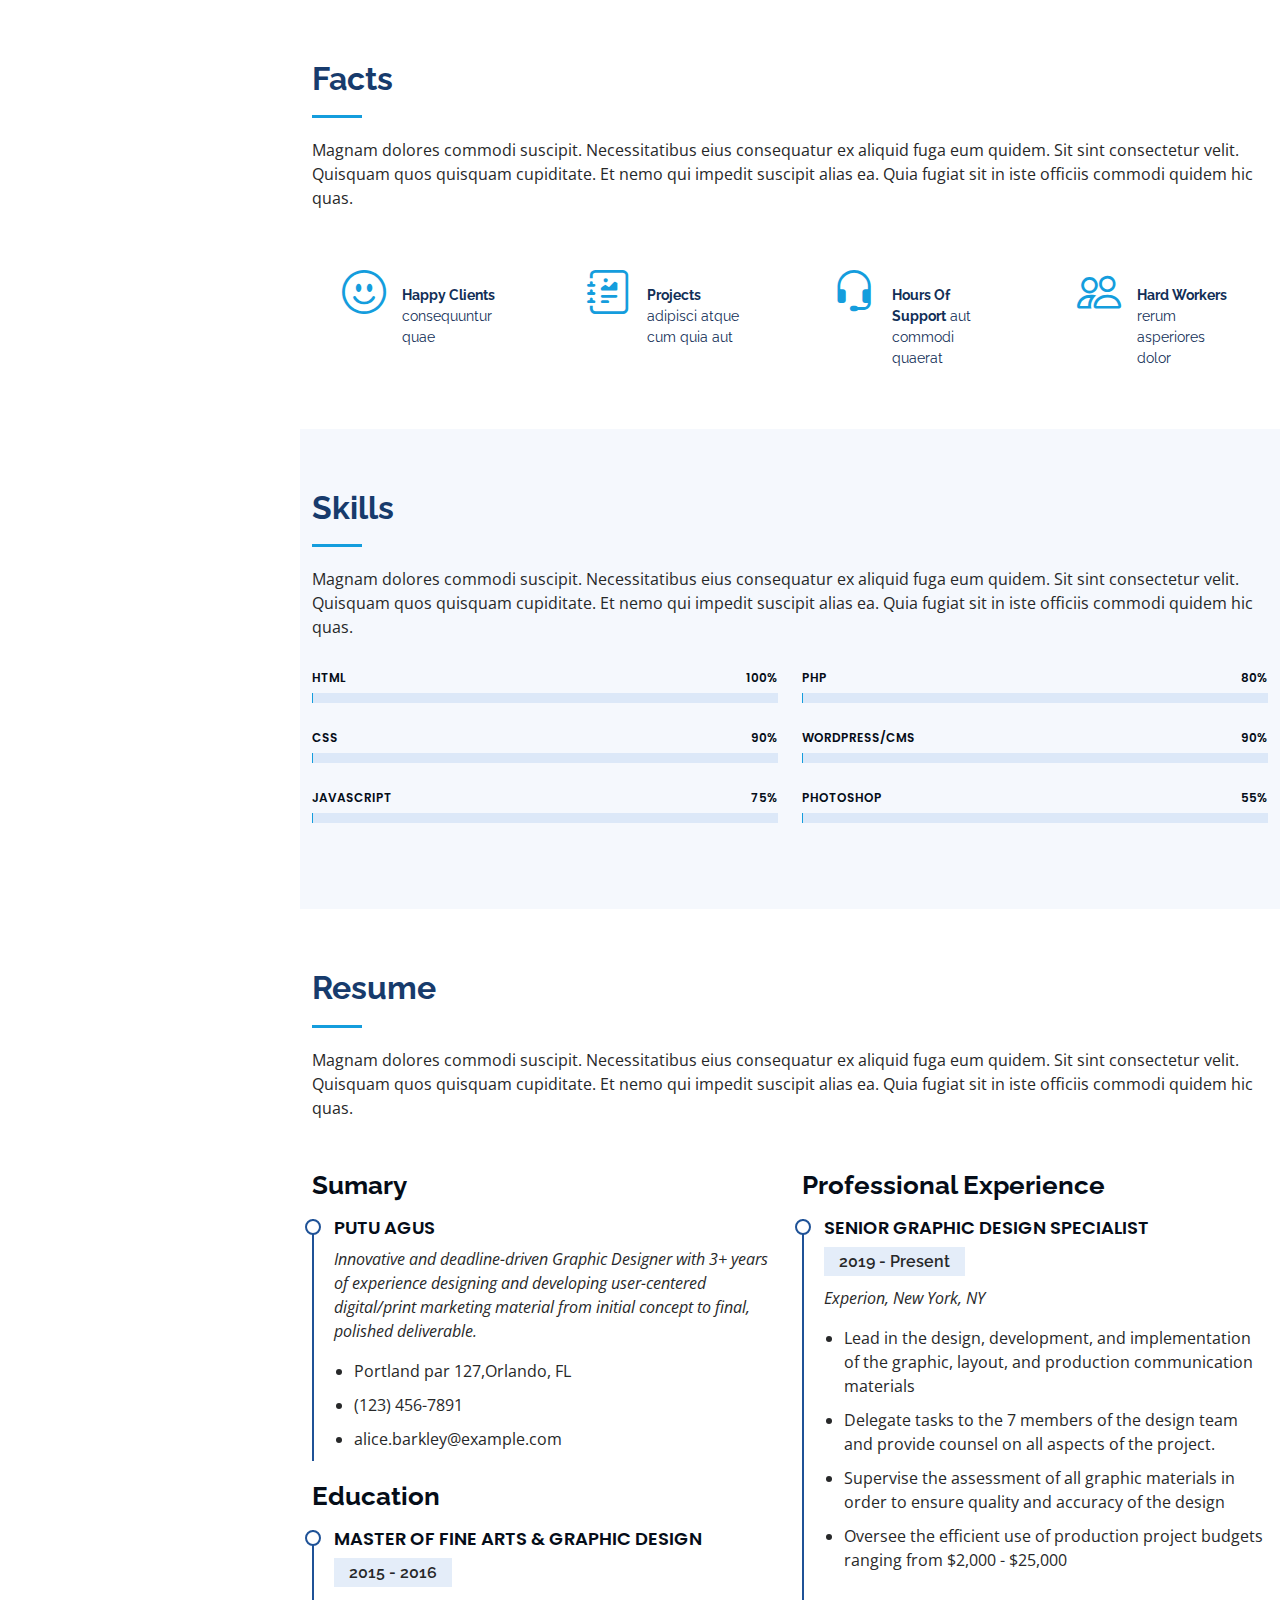
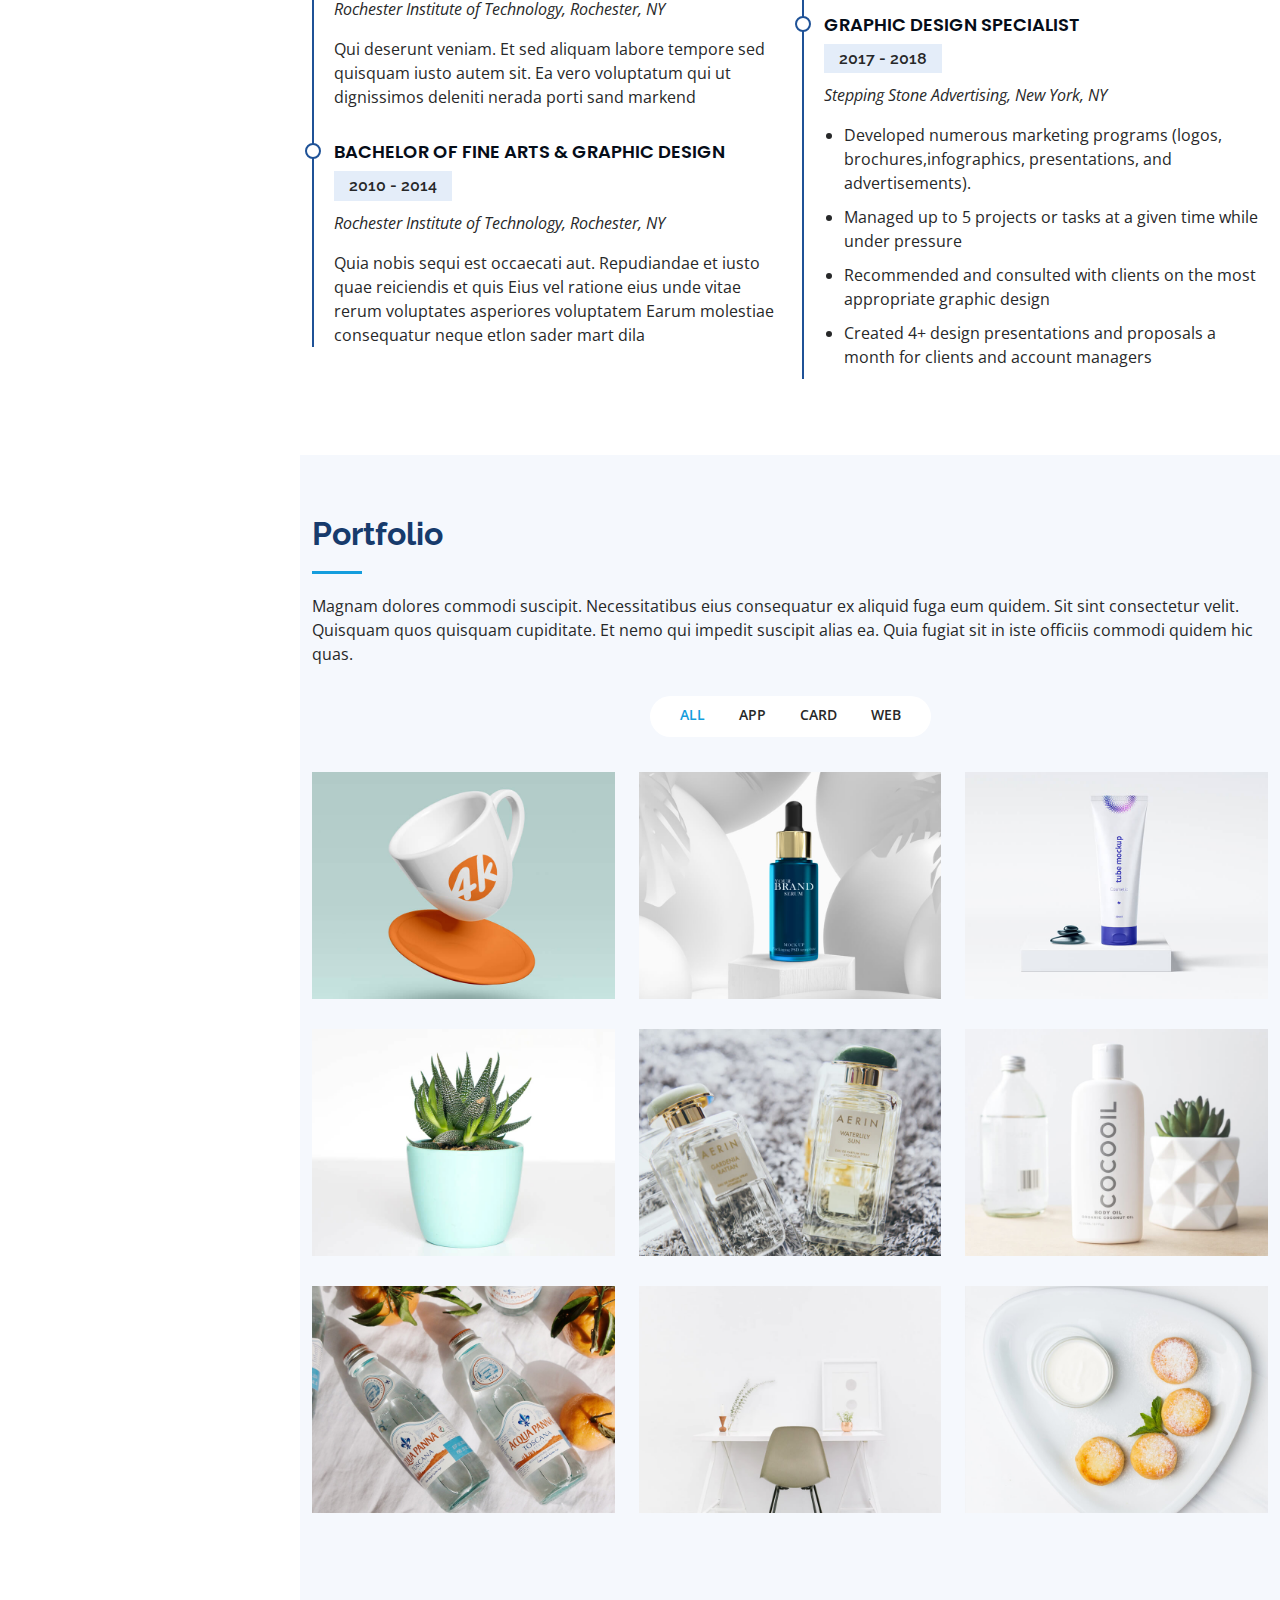
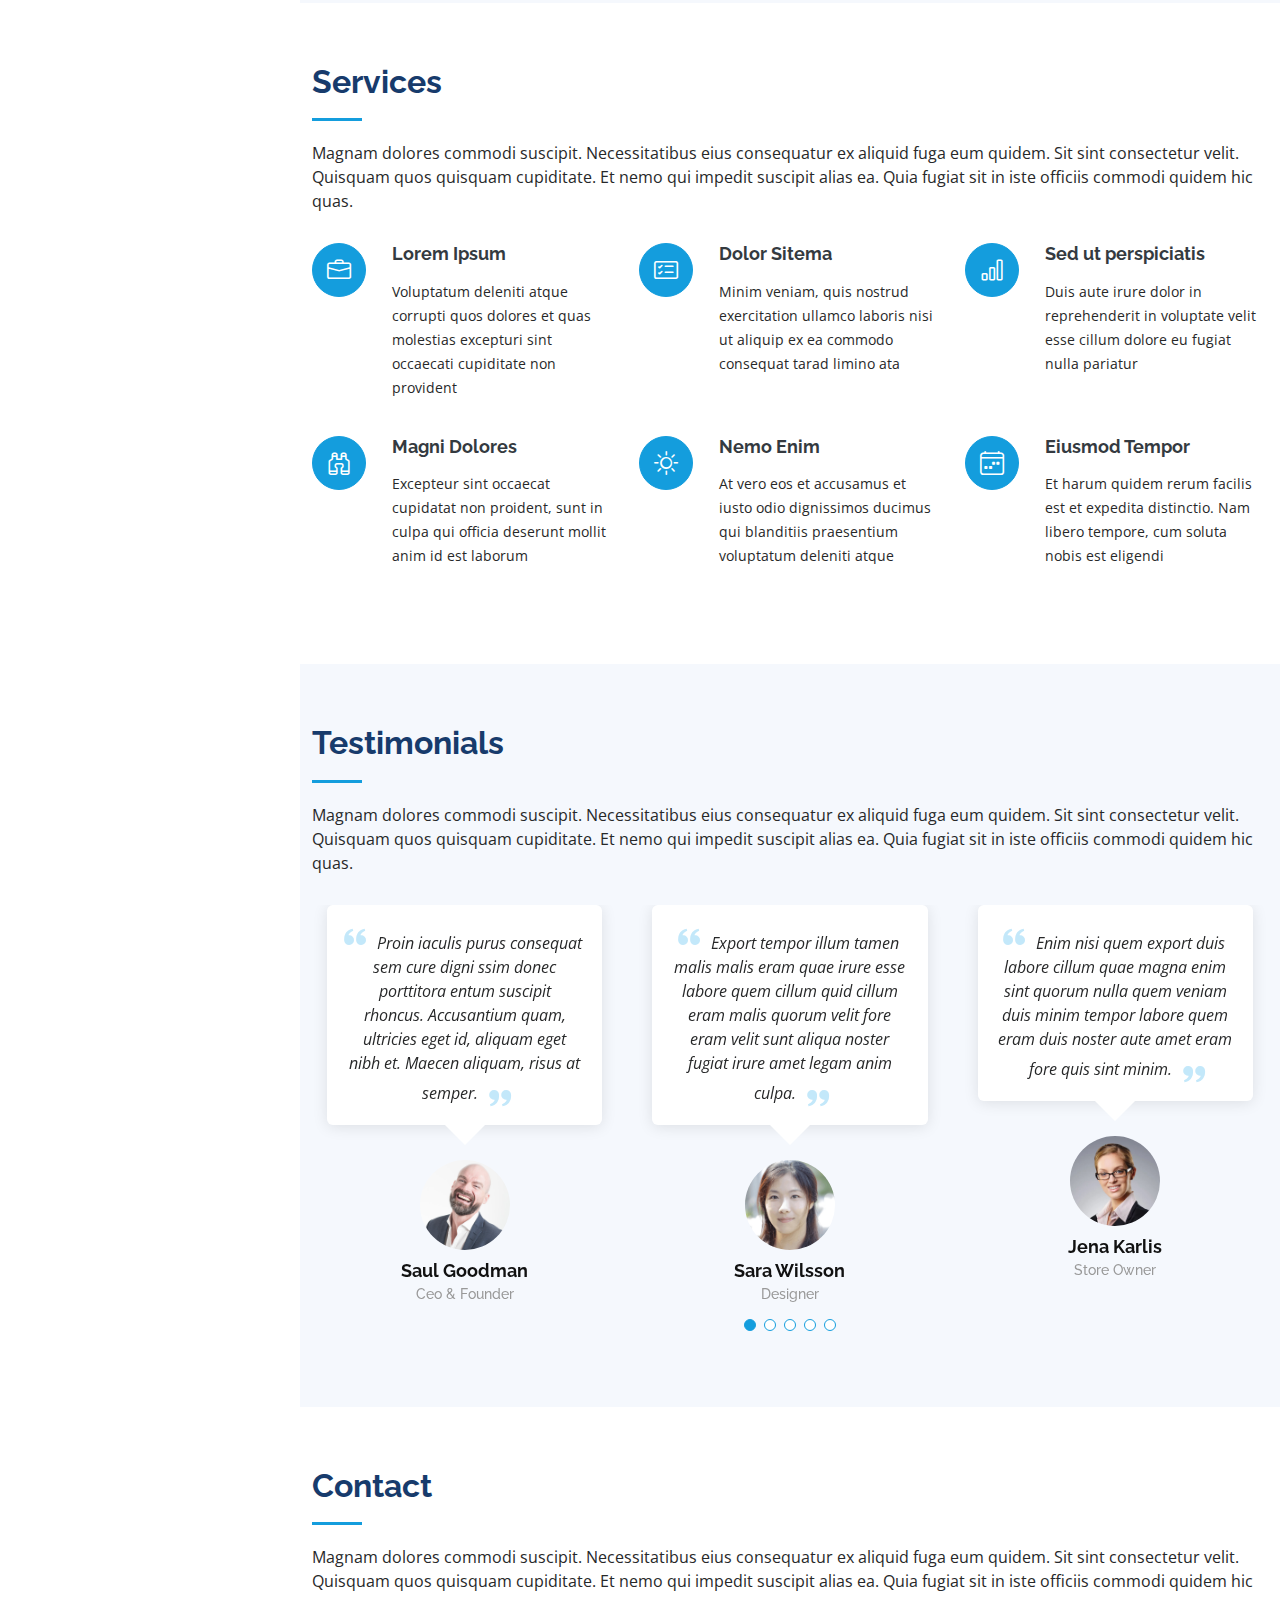
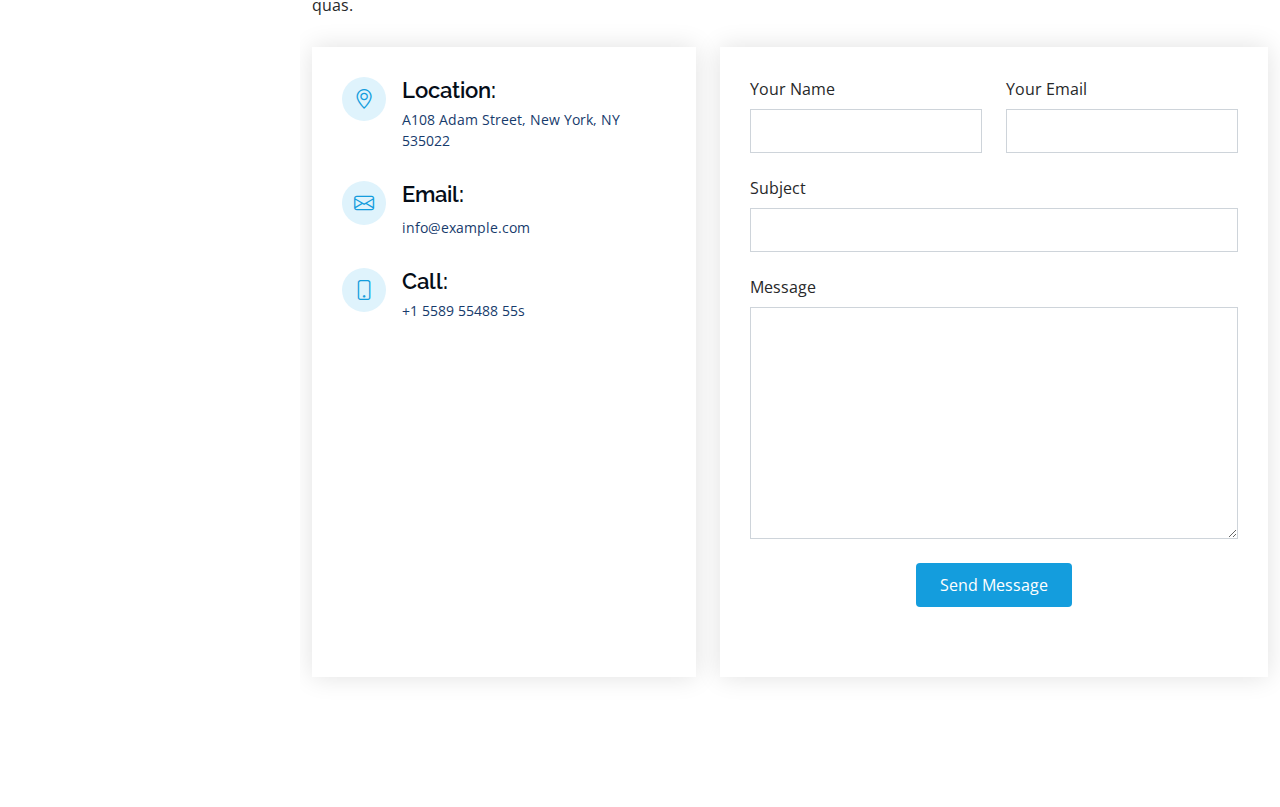
==== commit 1cb8cbf0: "up tgl" ====
--- a/index.html
+++ b/index.html
@@ -154,19 +154,20 @@
                   <ul>
                     <li>
                       <i class="bi bi-chevron-right"></i>
-                      <strong>Birthday:</strong> <span>1 May 1995</span>
+                      <strong>Birthday:</strong> <span>28 January 1999</span>
                     </li>
                     <li>
                       <i class="bi bi-chevron-right"></i>
-                      <strong>Website:</strong> <span>www.example.com</span>
+                      <strong>Website:</strong>
+                      <span>putuagus28.github.io/portfolio.me</span>
                     </li>
-                    <li>
+                    <!-- <li>
                       <i class="bi bi-chevron-right"></i>
                       <strong>Phone:</strong> <span>+123 456 7890</span>
                     </li>
-                    <li>
+                    <li> -->
                       <i class="bi bi-chevron-right"></i>
-                      <strong>City:</strong> <span>New York, USA</span>
+                      <strong>City:</strong> <span>Gianyar</span>
                     </li>
                   </ul>
                 </div>
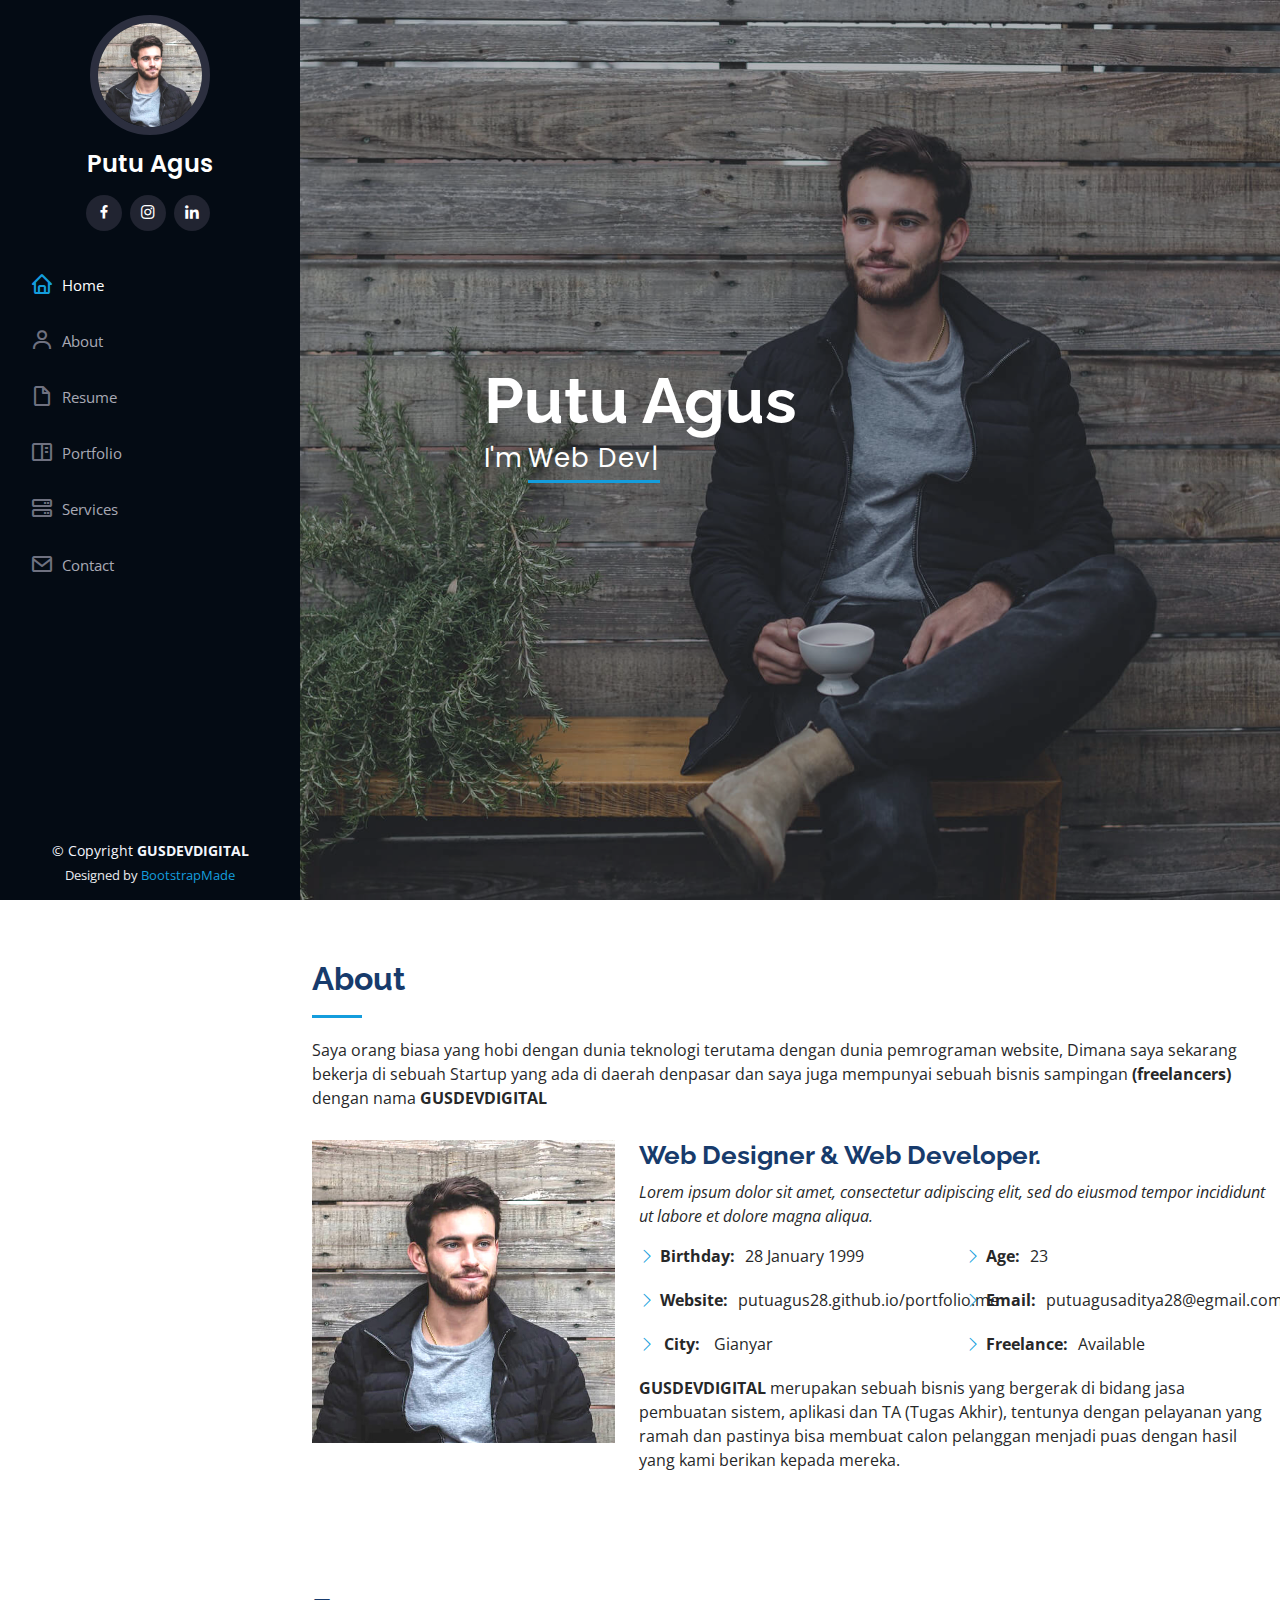
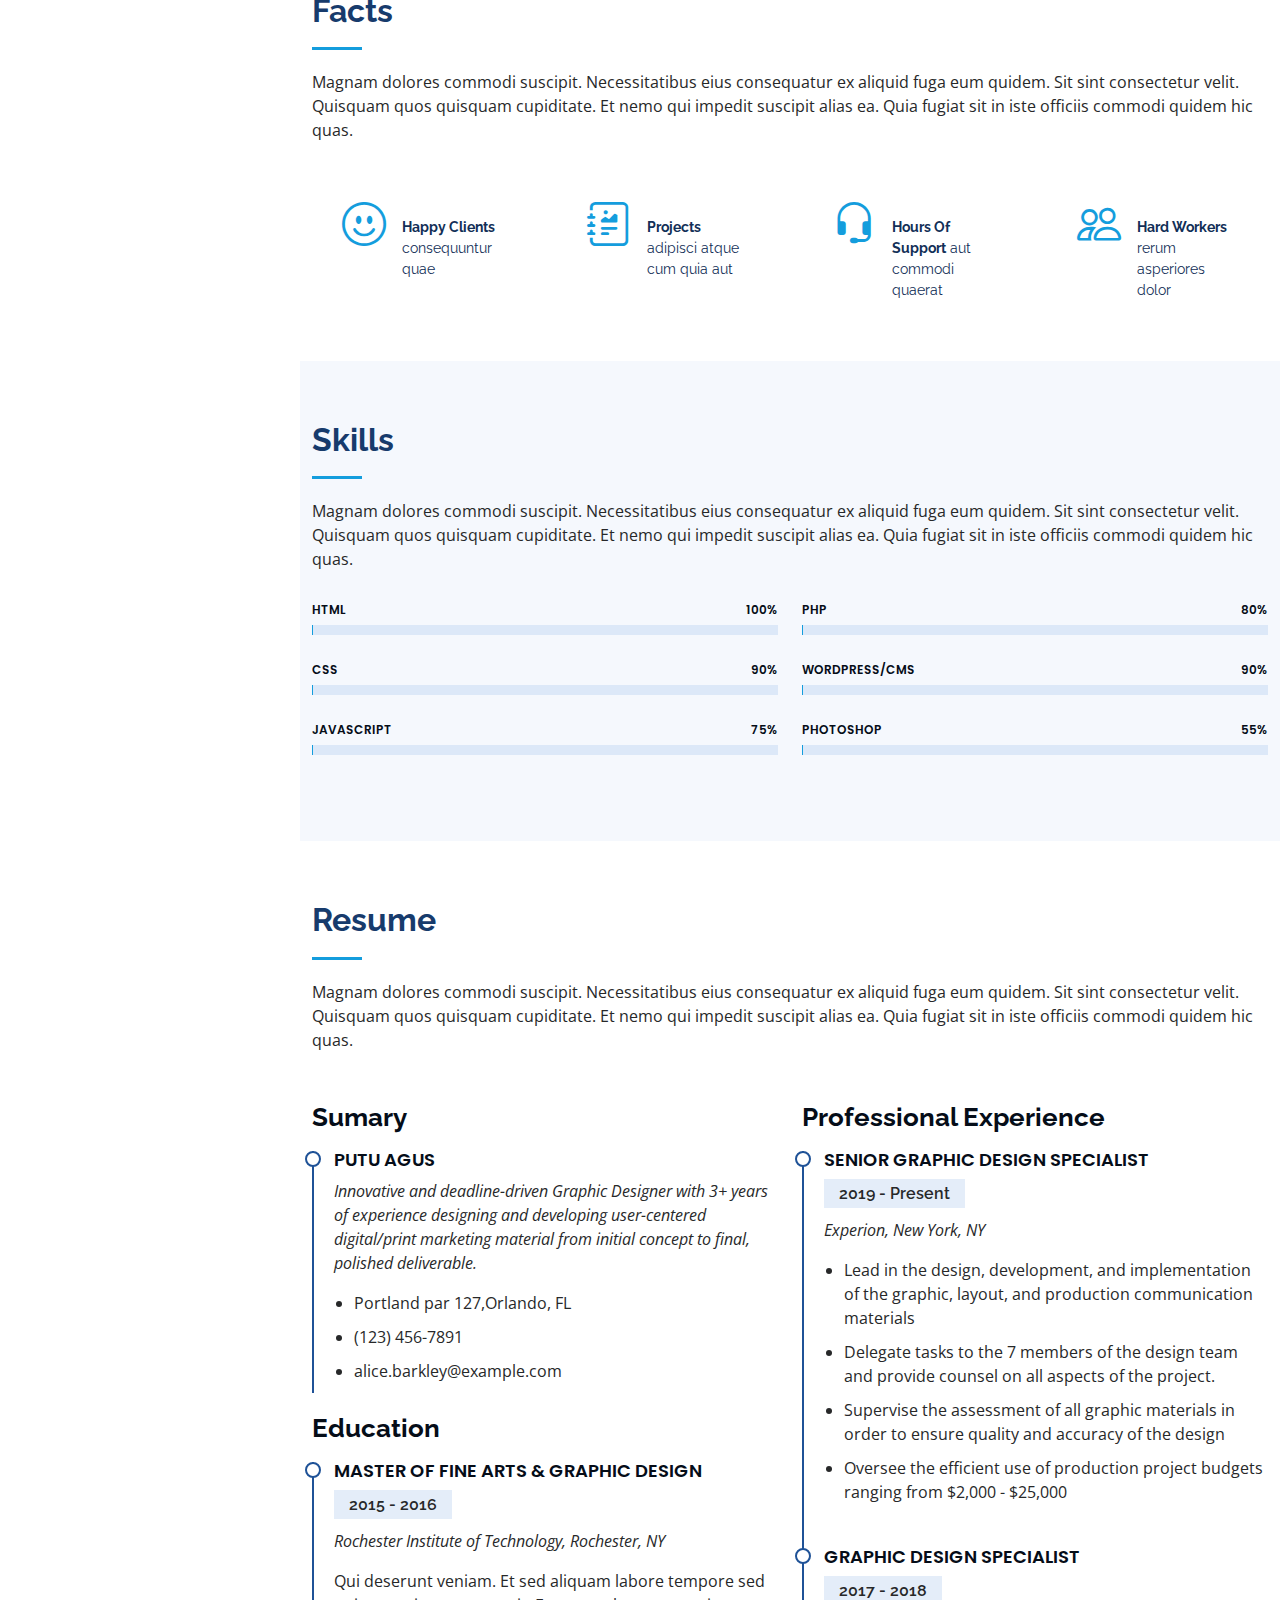
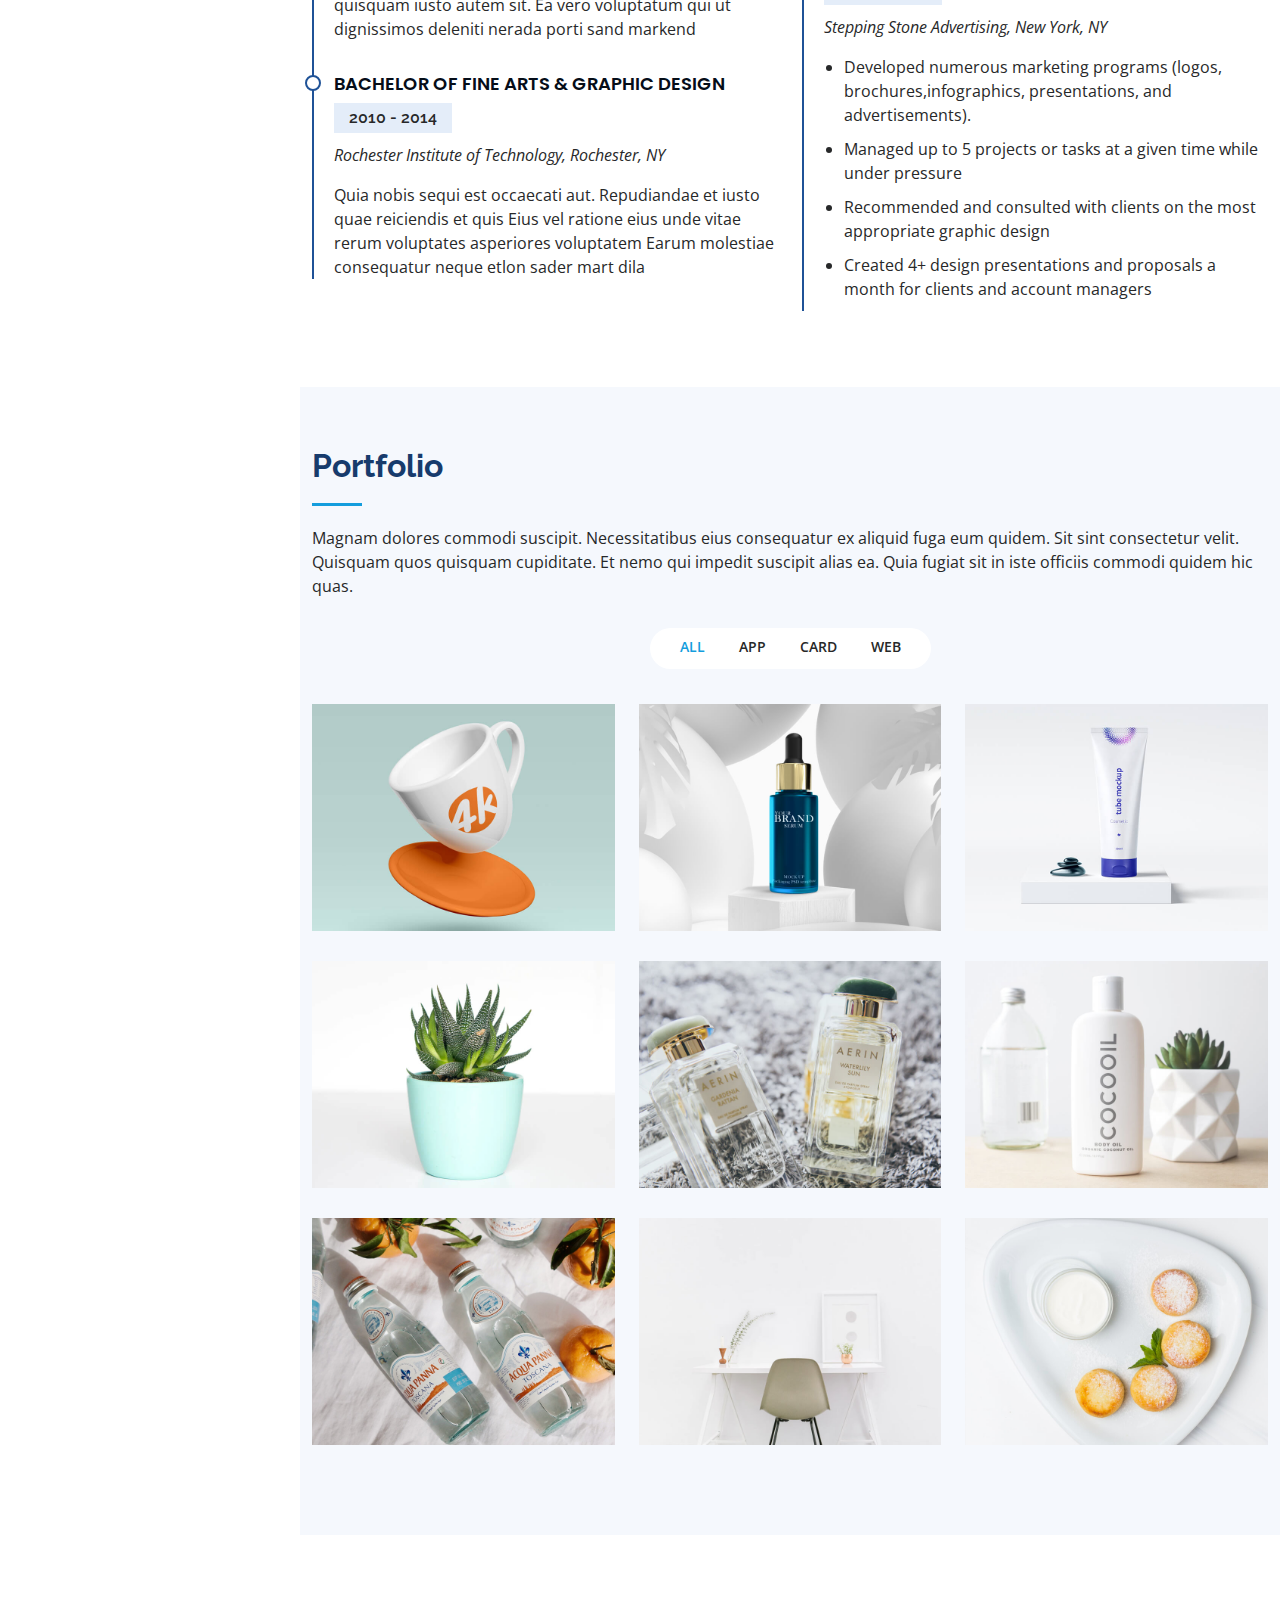
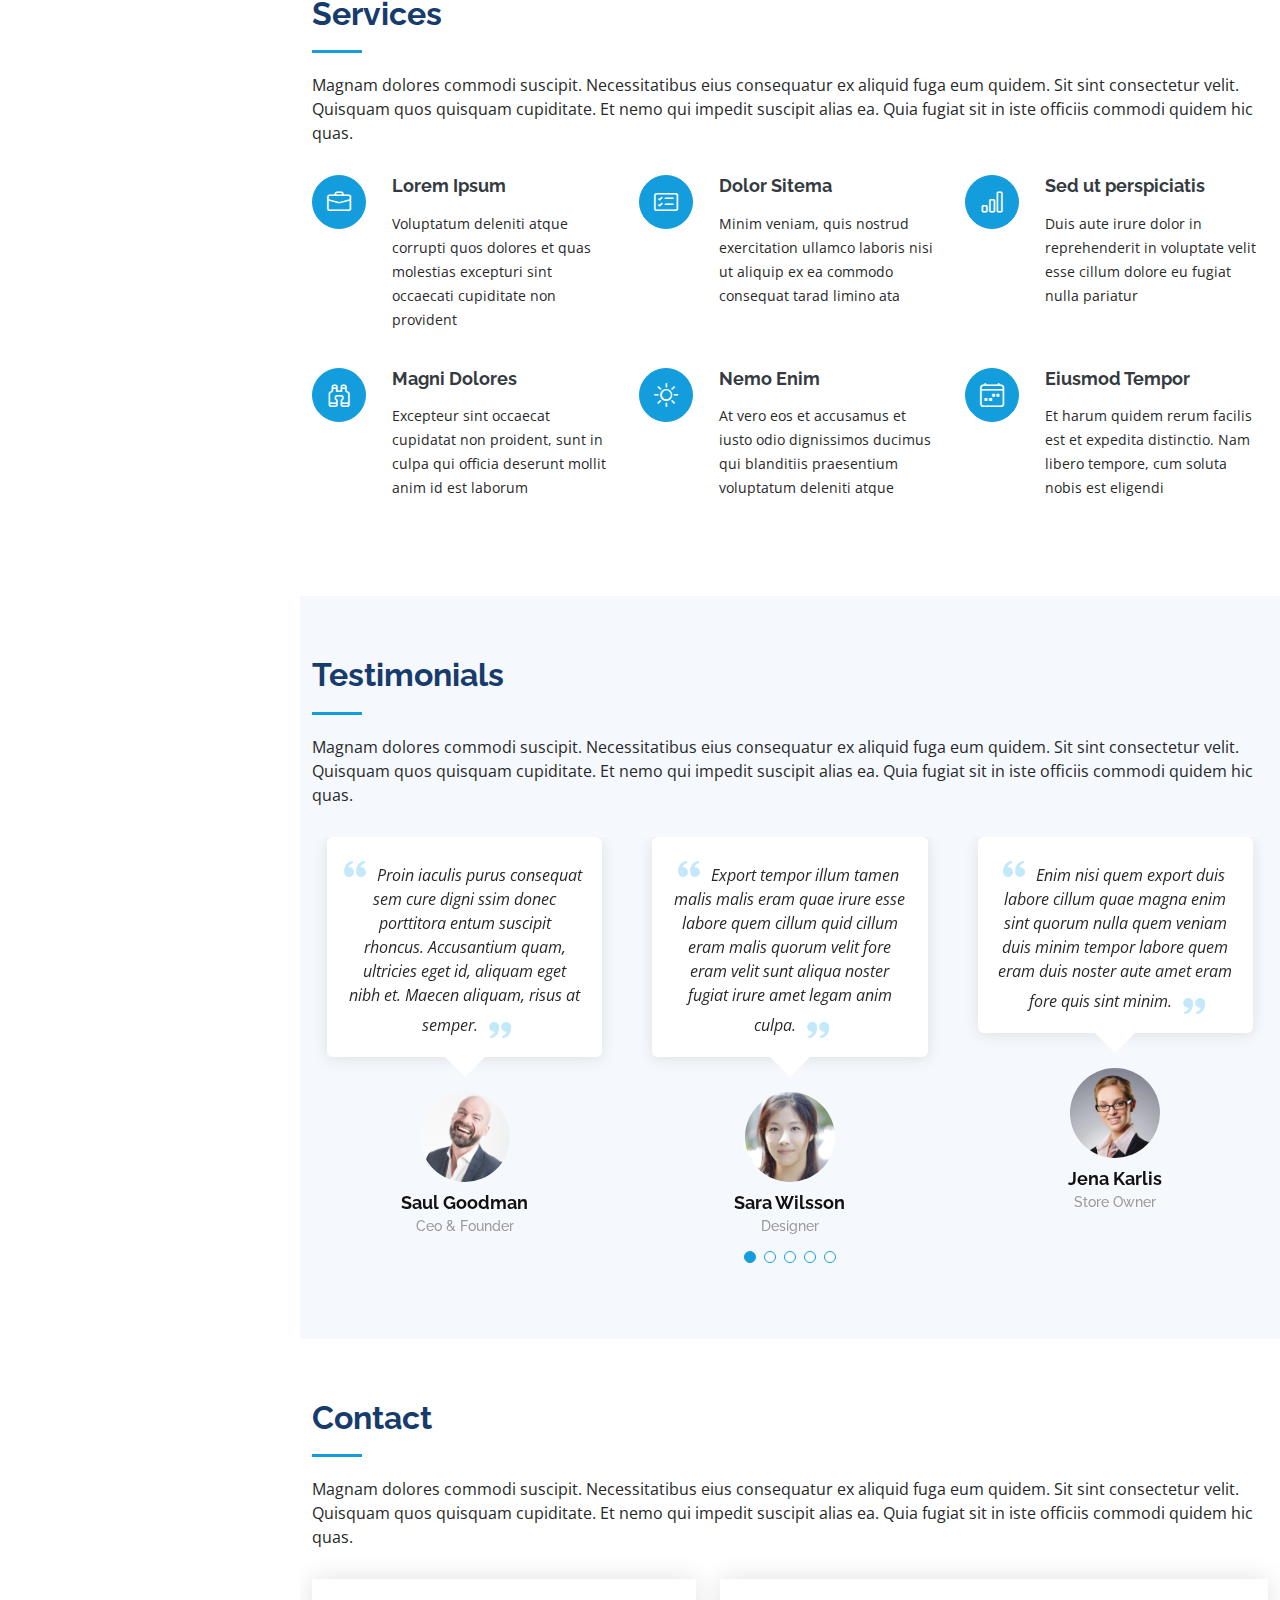
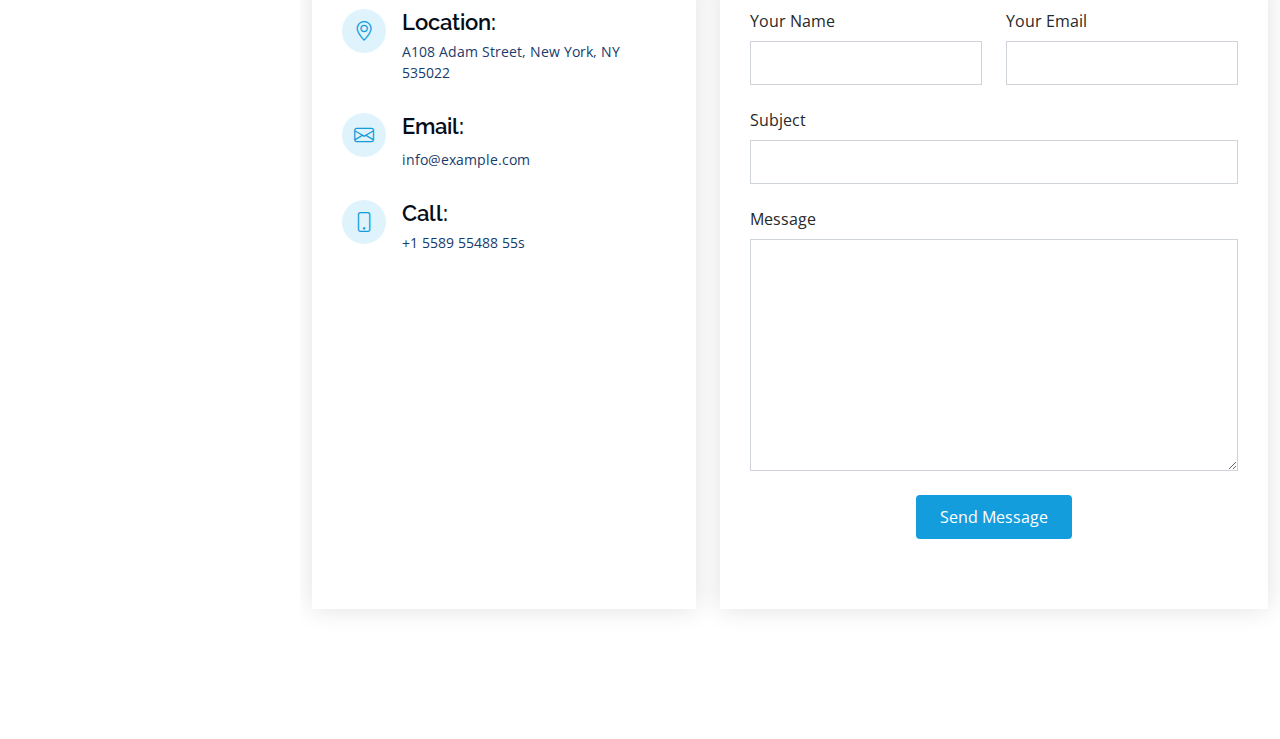
==== commit 27d35e50: "update des" ====
--- a/index.html
+++ b/index.html
@@ -175,16 +175,16 @@
                   <ul>
                     <li>
                       <i class="bi bi-chevron-right"></i> <strong>Age:</strong>
-                      <span>30</span>
+                      <span>23</span>
                     </li>
+                    <!-- <li>
+                      <i class="bi bi-chevron-right"></i>
+                      <strong>Degree:</strong> <span>Master</span>
+                    </li> -->
                     <li>
                       <i class="bi bi-chevron-right"></i>
-                      <strong>Degree:</strong> <span>Master</span>
-                    </li>
-                    <li>
-                      <i class="bi bi-chevron-right"></i>
-                      <strong>PhEmailone:</strong>
-                      <span>email@example.com</span>
+                      <strong>Email:</strong>
+                      <span>putuagusaditya28@egmail.com</span>
                     </li>
                     <li>
                       <i class="bi bi-chevron-right"></i>
@@ -194,14 +194,8 @@
                 </div>
               </div>
               <p>
-                Officiis eligendi itaque labore et dolorum mollitia officiis
-                optio vero. Quisquam sunt adipisci omnis et ut. Nulla
-                accusantium dolor incidunt officia tempore. Et eius omnis.
-                Cupiditate ut dicta maxime officiis quidem quia. Sed et
-                consectetur qui quia repellendus itaque neque. Aliquid amet
-                quidem ut quaerat cupiditate. Ab et eum qui repellendus omnis
-                culpa magni laudantium dolores.
-              </p>
+                <strong>GUSDEVDIGITAL</strong> merupakan sebuah bisnis yang bergerak di bidang jasa pembuatan sistem, aplikasi dan TA (Tugas Akhir), tentunya dengan pelayanan yang ramah dan pastinya
+              bisa membuat calon pelanggan menjadi puas dengan hasil yang kami berikan kepada mereka.</p>
             </div>
           </div>
         </div>
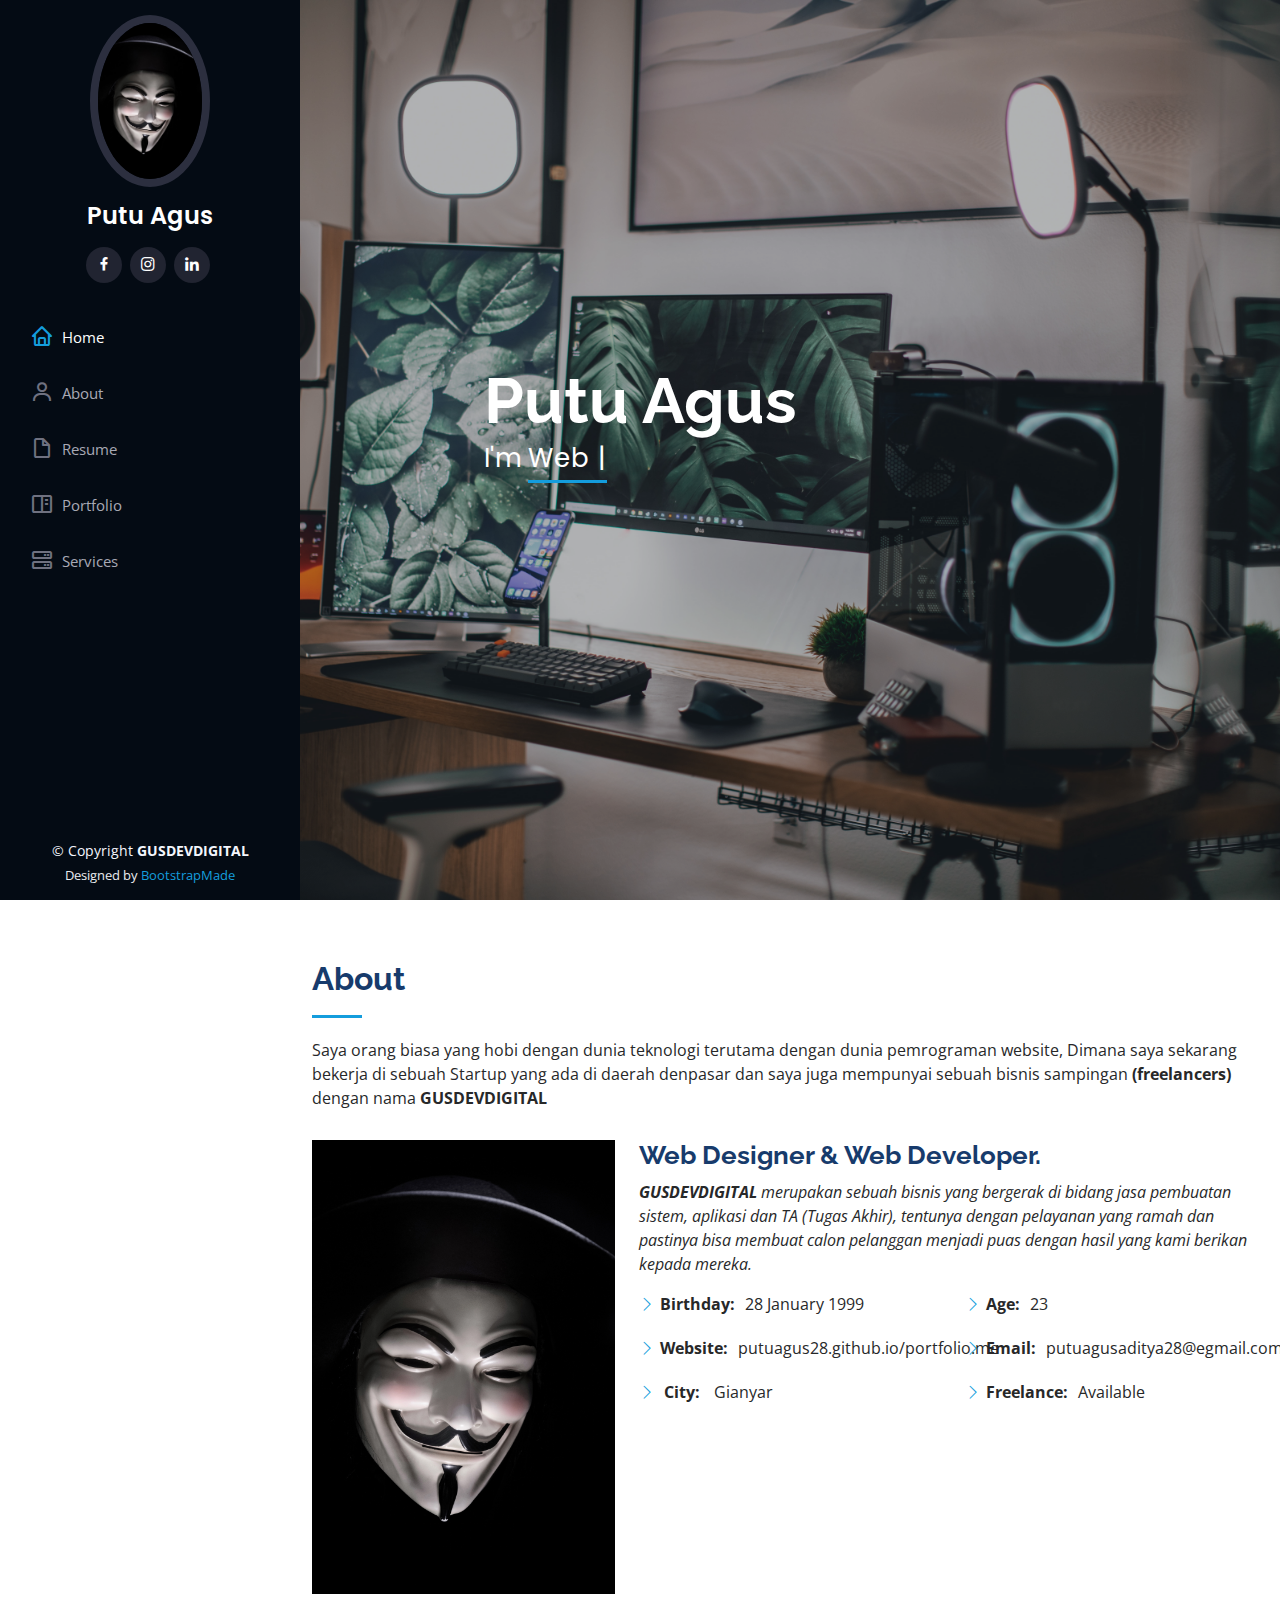
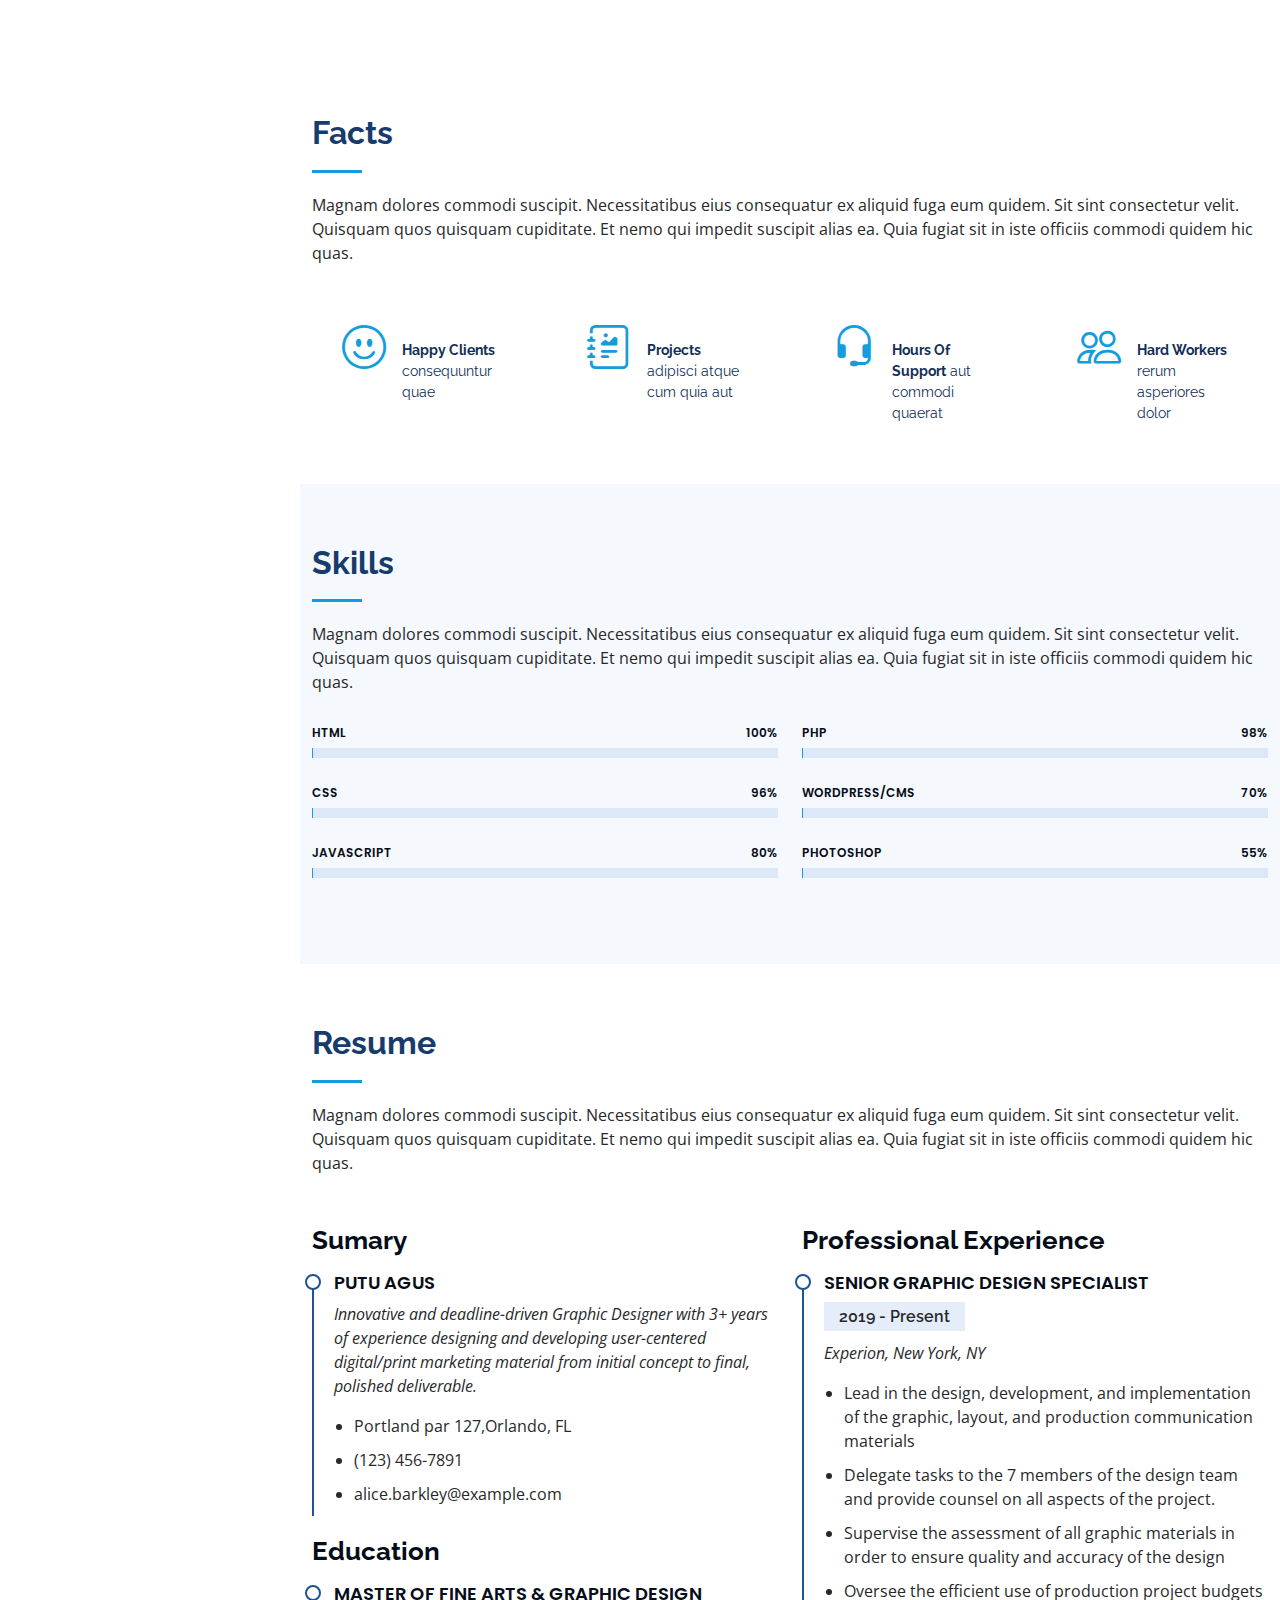
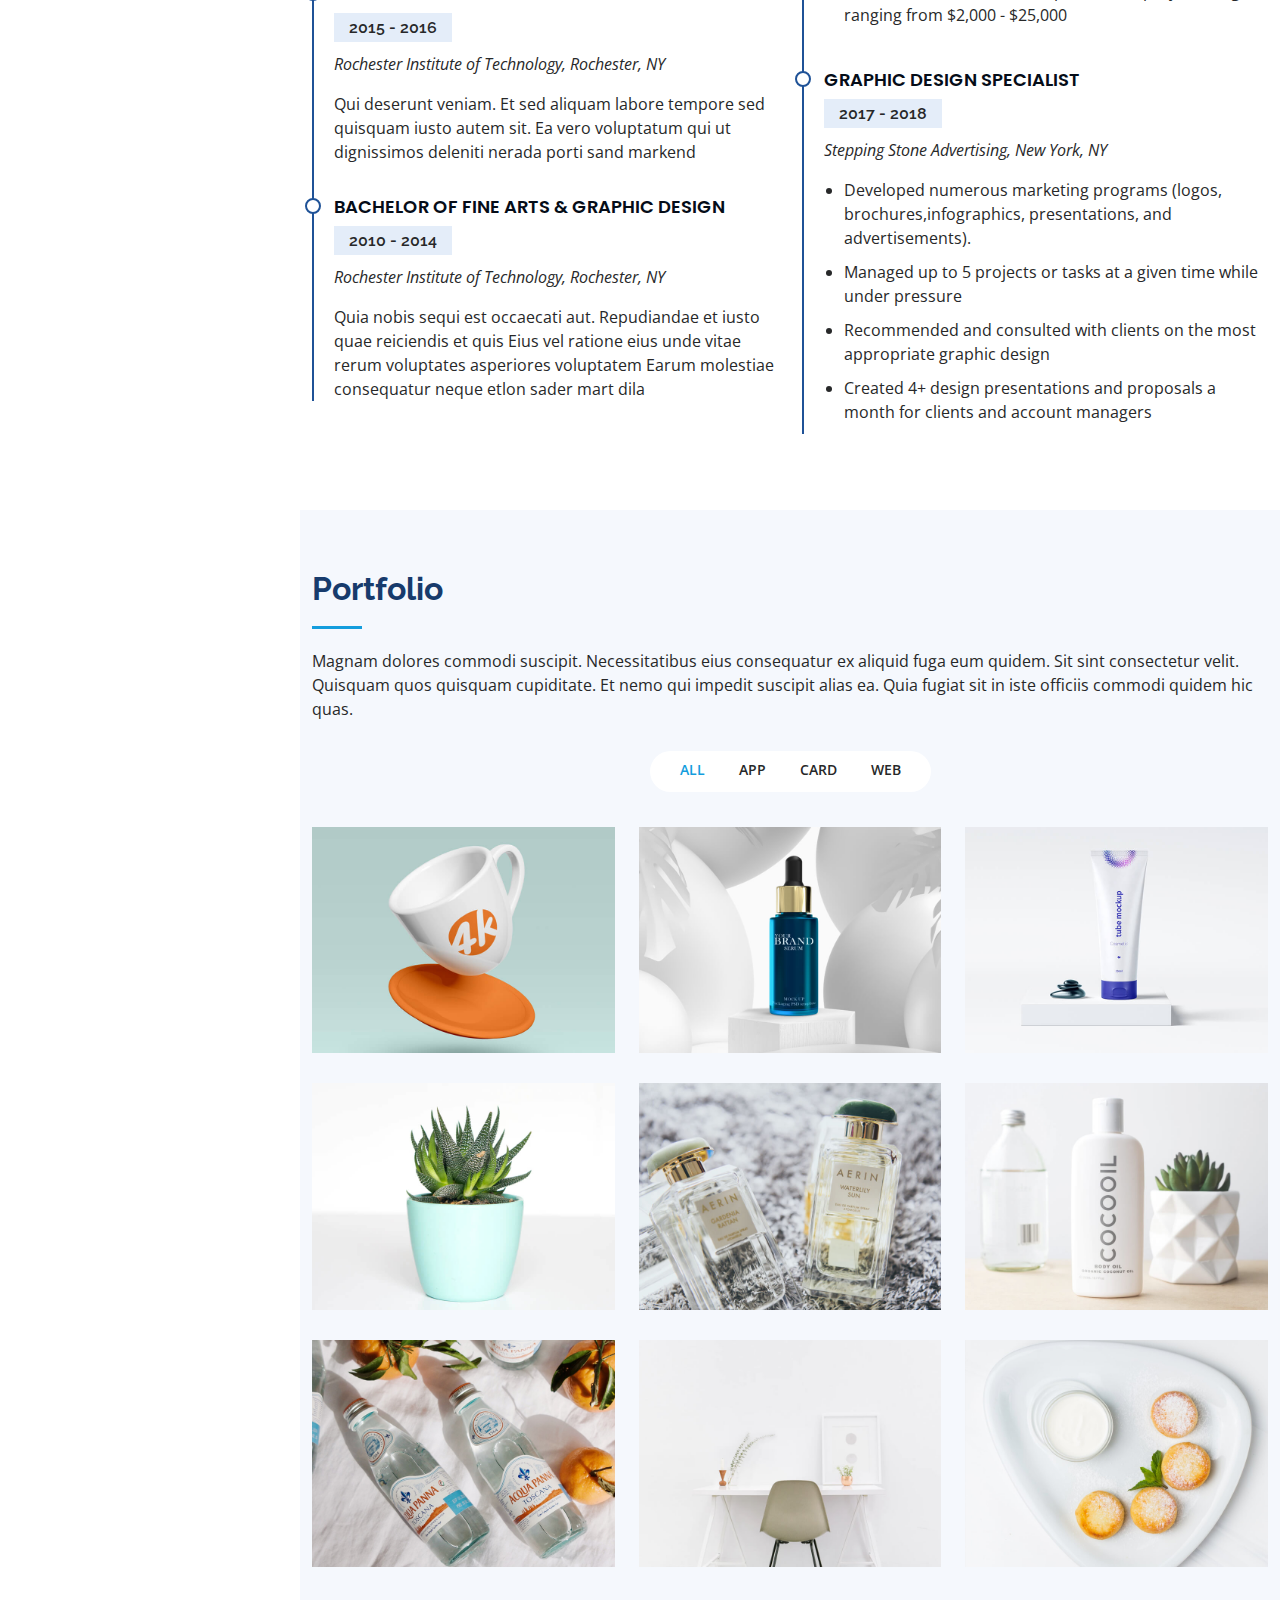
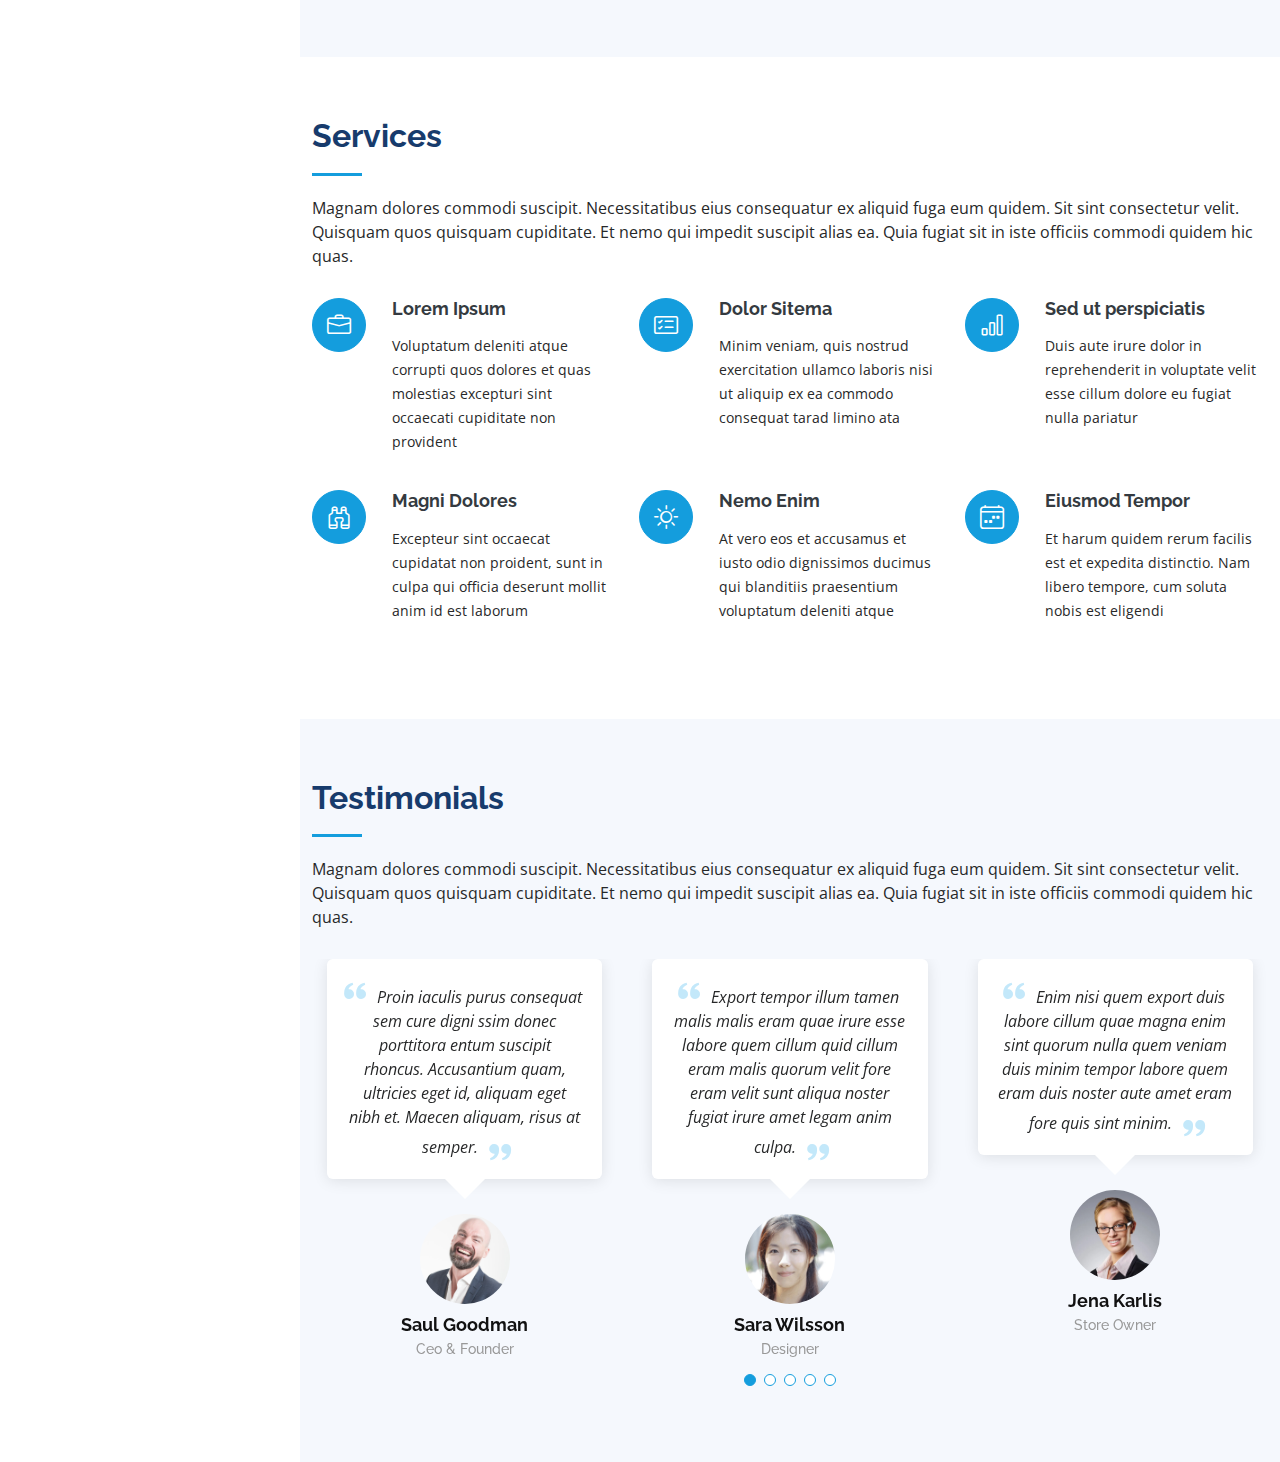
==== commit 9dfaaa45: "up profile" ====
--- a/index.html
+++ b/index.html
@@ -63,7 +63,7 @@
           <div class="social-links mt-3 text-center">
             <a href="#" class="facebook"><i class="bx bxl-facebook"></i></a>
             <a href="#" class="instagram"><i class="bx bxl-instagram"></i></a>
-            <a href="#" class="linkedin"><i class="bx bxl-linkedin"></i></a>
+            <a href="https://www.linkedin.com/in/putu-agus-aditya/" target="_blank" class="linkedin"><i class="bx bxl-linkedin"></i></a>
           </div>
         </div>
 
@@ -94,11 +94,6 @@
                 ><i class="bx bx-server"></i> <span>Services</span></a
               >
             </li>
-            <li>
-              <a href="#contact" class="nav-link scrollto"
-                ><i class="bx bx-envelope"></i> <span>Contact</span></a
-              >
-            </li>
           </ul>
         </nav>
         <!-- .nav-menu -->
@@ -146,8 +141,8 @@
             <div class="col-lg-8 pt-4 pt-lg-0 content" data-aos="fade-left">
               <h3>Web Designer &amp; Web Developer.</h3>
               <p class="fst-italic">
-                Lorem ipsum dolor sit amet, consectetur adipiscing elit, sed do
-                eiusmod tempor incididunt ut labore et dolore magna aliqua.
+                <strong>GUSDEVDIGITAL</strong> merupakan sebuah bisnis yang bergerak di bidang jasa pembuatan sistem, aplikasi dan TA (Tugas Akhir), tentunya dengan pelayanan yang ramah dan pastinya
+                bisa membuat calon pelanggan menjadi puas dengan hasil yang kami berikan kepada mereka.
               </p>
               <div class="row">
                 <div class="col-lg-6">
@@ -193,9 +188,6 @@
                   </ul>
                 </div>
               </div>
-              <p>
-                <strong>GUSDEVDIGITAL</strong> merupakan sebuah bisnis yang bergerak di bidang jasa pembuatan sistem, aplikasi dan TA (Tugas Akhir), tentunya dengan pelayanan yang ramah dan pastinya
-              bisa membuat calon pelanggan menjadi puas dengan hasil yang kami berikan kepada mereka.</p>
             </div>
           </div>
         </div>
@@ -316,12 +308,12 @@
               </div>
 
               <div class="progress">
-                <span class="skill">CSS <i class="val">90%</i></span>
+                <span class="skill">CSS <i class="val">96%</i></span>
                 <div class="progress-bar-wrap">
                   <div
                     class="progress-bar"
                     role="progressbar"
-                    aria-valuenow="90"
+                    aria-valuenow="96"
                     aria-valuemin="0"
                     aria-valuemax="100"
                   ></div>
@@ -329,22 +321,7 @@
               </div>
 
               <div class="progress">
-                <span class="skill">JavaScript <i class="val">75%</i></span>
-                <div class="progress-bar-wrap">
-                  <div
-                    class="progress-bar"
-                    role="progressbar"
-                    aria-valuenow="75"
-                    aria-valuemin="0"
-                    aria-valuemax="100"
-                  ></div>
-                </div>
-              </div>
-            </div>
-
-            <div class="col-lg-6" data-aos="fade-up" data-aos-delay="100">
-              <div class="progress">
-                <span class="skill">PHP <i class="val">80%</i></span>
+                <span class="skill">JavaScript <i class="val">80%</i></span>
                 <div class="progress-bar-wrap">
                   <div
                     class="progress-bar"
@@ -355,14 +332,29 @@
                   ></div>
                 </div>
               </div>
-
+            </div>
+
+            <div class="col-lg-6" data-aos="fade-up" data-aos-delay="100">
               <div class="progress">
-                <span class="skill">WordPress/CMS <i class="val">90%</i></span>
+                <span class="skill">PHP <i class="val">98%</i></span>
                 <div class="progress-bar-wrap">
                   <div
                     class="progress-bar"
                     role="progressbar"
-                    aria-valuenow="90"
+                    aria-valuenow="98"
+                    aria-valuemin="0"
+                    aria-valuemax="100"
+                  ></div>
+                </div>
+              </div>
+
+              <div class="progress">
+                <span class="skill">WordPress/CMS <i class="val">70%</i></span>
+                <div class="progress-bar-wrap">
+                  <div
+                    class="progress-bar"
+                    role="progressbar"
+                    aria-valuenow="70"
                     aria-valuemin="0"
                     aria-valuemax="100"
                   ></div>
@@ -959,114 +951,6 @@
         </div>
       </section>
       <!-- End Testimonials Section -->
-
-      <!-- ======= Contact Section ======= -->
-      <section id="contact" class="contact">
-        <div class="container">
-          <div class="section-title">
-            <h2>Contact</h2>
-            <p>
-              Magnam dolores commodi suscipit. Necessitatibus eius consequatur
-              ex aliquid fuga eum quidem. Sit sint consectetur velit. Quisquam
-              quos quisquam cupiditate. Et nemo qui impedit suscipit alias ea.
-              Quia fugiat sit in iste officiis commodi quidem hic quas.
-            </p>
-          </div>
-
-          <div class="row" data-aos="fade-in">
-            <div class="col-lg-5 d-flex align-items-stretch">
-              <div class="info">
-                <div class="address">
-                  <i class="bi bi-geo-alt"></i>
-                  <h4>Location:</h4>
-                  <p>A108 Adam Street, New York, NY 535022</p>
-                </div>
-
-                <div class="email">
-                  <i class="bi bi-envelope"></i>
-                  <h4>Email:</h4>
-                  <p>info@example.com</p>
-                </div>
-
-                <div class="phone">
-                  <i class="bi bi-phone"></i>
-                  <h4>Call:</h4>
-                  <p>+1 5589 55488 55s</p>
-                </div>
-
-                <iframe
-                  src="https://www.google.com/maps/embed?pb=!1m14!1m8!1m3!1d12097.433213460943!2d-74.0062269!3d40.7101282!3m2!1i1024!2i768!4f13.1!3m3!1m2!1s0x0%3A0xb89d1fe6bc499443!2sDowntown+Conference+Center!5e0!3m2!1smk!2sbg!4v1539943755621"
-                  frameborder="0"
-                  style="border: 0; width: 100%; height: 290px"
-                  allowfullscreen
-                ></iframe>
-              </div>
-            </div>
-
-            <div class="col-lg-7 mt-5 mt-lg-0 d-flex align-items-stretch">
-              <form
-                action="forms/contact.php"
-                method="post"
-                role="form"
-                class="php-email-form"
-              >
-                <div class="row">
-                  <div class="form-group col-md-6">
-                    <label for="name">Your Name</label>
-                    <input
-                      type="text"
-                      name="name"
-                      class="form-control"
-                      id="name"
-                      required
-                    />
-                  </div>
-                  <div class="form-group col-md-6">
-                    <label for="name">Your Email</label>
-                    <input
-                      type="email"
-                      class="form-control"
-                      name="email"
-                      id="email"
-                      required
-                    />
-                  </div>
-                </div>
-                <div class="form-group">
-                  <label for="name">Subject</label>
-                  <input
-                    type="text"
-                    class="form-control"
-                    name="subject"
-                    id="subject"
-                    required
-                  />
-                </div>
-                <div class="form-group">
-                  <label for="name">Message</label>
-                  <textarea
-                    class="form-control"
-                    name="message"
-                    rows="10"
-                    required
-                  ></textarea>
-                </div>
-                <div class="my-3">
-                  <div class="loading">Loading</div>
-                  <div class="error-message"></div>
-                  <div class="sent-message">
-                    Your message has been sent. Thank you!
-                  </div>
-                </div>
-                <div class="text-center">
-                  <button type="submit">Send Message</button>
-                </div>
-              </form>
-            </div>
-          </div>
-        </div>
-      </section>
-      <!-- End Contact Section -->
     </main>
     <!-- End #main -->
 
@@ -1087,11 +971,9 @@
     </footer>
     <!-- End  Footer -->
 
-    <a
-      href="#"
-      class="back-to-top d-flex align-items-center justify-content-center"
-      ><i class="bi bi-arrow-up-short"></i
-    ></a>
+    <a href="#" class="back-to-top d-flex align-items-center justify-content-center">
+      <i class="bi bi-arrow-up-short"></i>
+    </a>
 
     <!-- Vendor JS Files -->
     <script src="assets/vendor/purecounter/purecounter_vanilla.js"></script>
--- a/assets/css/style.css
+++ b/assets/css/style.css
@@ -1,10 +1,10 @@
-/**
-* Template Name: iPortfolio - v3.9.0
-* Template URL: https://bootstrapmade.com/iportfolio-bootstrap-portfolio-websites-template/
-* Author: BootstrapMade.com
-* License: https://bootstrapmade.com/license/
-*/
-
+/**
+* Template Name: iPortfolio - v3.9.0
+* Template URL: https://bootstrapmade.com/iportfolio-bootstrap-portfolio-websites-template/
+* Author: BootstrapMade.com
+* License: https://bootstrapmade.com/license/
+*/
+
 /*--------------------------------------------------------------
 # General
 --------------------------------------------------------------*/
@@ -154,7 +154,7 @@
   list-style: none;
 }
 
-.nav-menu>ul>li {
+.nav-menu > ul > li {
   position: relative;
   white-space: nowrap;
 }
@@ -180,7 +180,7 @@
 .nav-menu a:hover,
 .nav-menu .active,
 .nav-menu .active:focus,
-.nav-menu li:hover>a {
+.nav-menu li:hover > a {
   text-decoration: none;
   color: #fff;
 }
@@ -188,7 +188,7 @@
 .nav-menu a:hover i,
 .nav-menu .active i,
 .nav-menu .active:focus i,
-.nav-menu li:hover>a i {
+.nav-menu li:hover > a i {
   color: #149ddd;
 }
 
@@ -228,7 +228,7 @@
 #hero {
   width: 100%;
   height: 100vh;
-  background: url("../img/hero-bg.jpg") top center;
+  background: url("../img/hero-bg-2.jpg") top center;
   background-size: cover;
 }
 
@@ -598,7 +598,7 @@
   background: rgba(20, 157, 221, 0.95);
 }
 
-.portfolio .portfolio-wrap .portfolio-links a+a {
+.portfolio .portfolio-wrap .portfolio-links a + a {
   border-left: 1px solid #37b3ed;
 }
 
@@ -631,7 +631,10 @@
   position: relative;
 }
 
-.portfolio-details .portfolio-details-slider .swiper-pagination .swiper-pagination-bullet {
+.portfolio-details
+  .portfolio-details-slider
+  .swiper-pagination
+  .swiper-pagination-bullet {
   width: 12px;
   height: 12px;
   background-color: #fff;
@@ -639,7 +642,10 @@
   border: 1px solid #149ddd;
 }
 
-.portfolio-details .portfolio-details-slider .swiper-pagination .swiper-pagination-bullet-active {
+.portfolio-details
+  .portfolio-details-slider
+  .swiper-pagination
+  .swiper-pagination-bullet-active {
   background-color: #149ddd;
 }
 
@@ -662,7 +668,7 @@
   font-size: 15px;
 }
 
-.portfolio-details .portfolio-info ul li+li {
+.portfolio-details .portfolio-info ul li + li {
   margin-top: 10px;
 }
 
@@ -933,7 +939,7 @@
   font-weight: 600;
 }
 
-.contact .php-email-form .error-message br+br {
+.contact .php-email-form .error-message br + br {
   margin-top: 25px;
 }
 
@@ -989,7 +995,7 @@
   padding: 10px 15px;
 }
 
-.contact .php-email-form button[type=submit] {
+.contact .php-email-form button[type="submit"] {
   background: #149ddd;
   border: 0;
   padding: 10px 24px;
@@ -998,7 +1004,7 @@
   border-radius: 4px;
 }
 
-.contact .php-email-form button[type=submit]:hover {
+.contact .php-email-form button[type="submit"]:hover {
   background: #37b3ed;
 }
 
@@ -1044,11 +1050,11 @@
   font-size: 15px;
 }
 
-.breadcrumbs ol li+li {
+.breadcrumbs ol li + li {
   padding-left: 10px;
 }
 
-.breadcrumbs ol li+li::before {
+.breadcrumbs ol li + li::before {
   display: inline-block;
   padding-right: 10px;
   color: #0e2442;
@@ -1101,4 +1107,4 @@
     width: auto;
     padding-right: 20px 15px;
   }
-}+}
